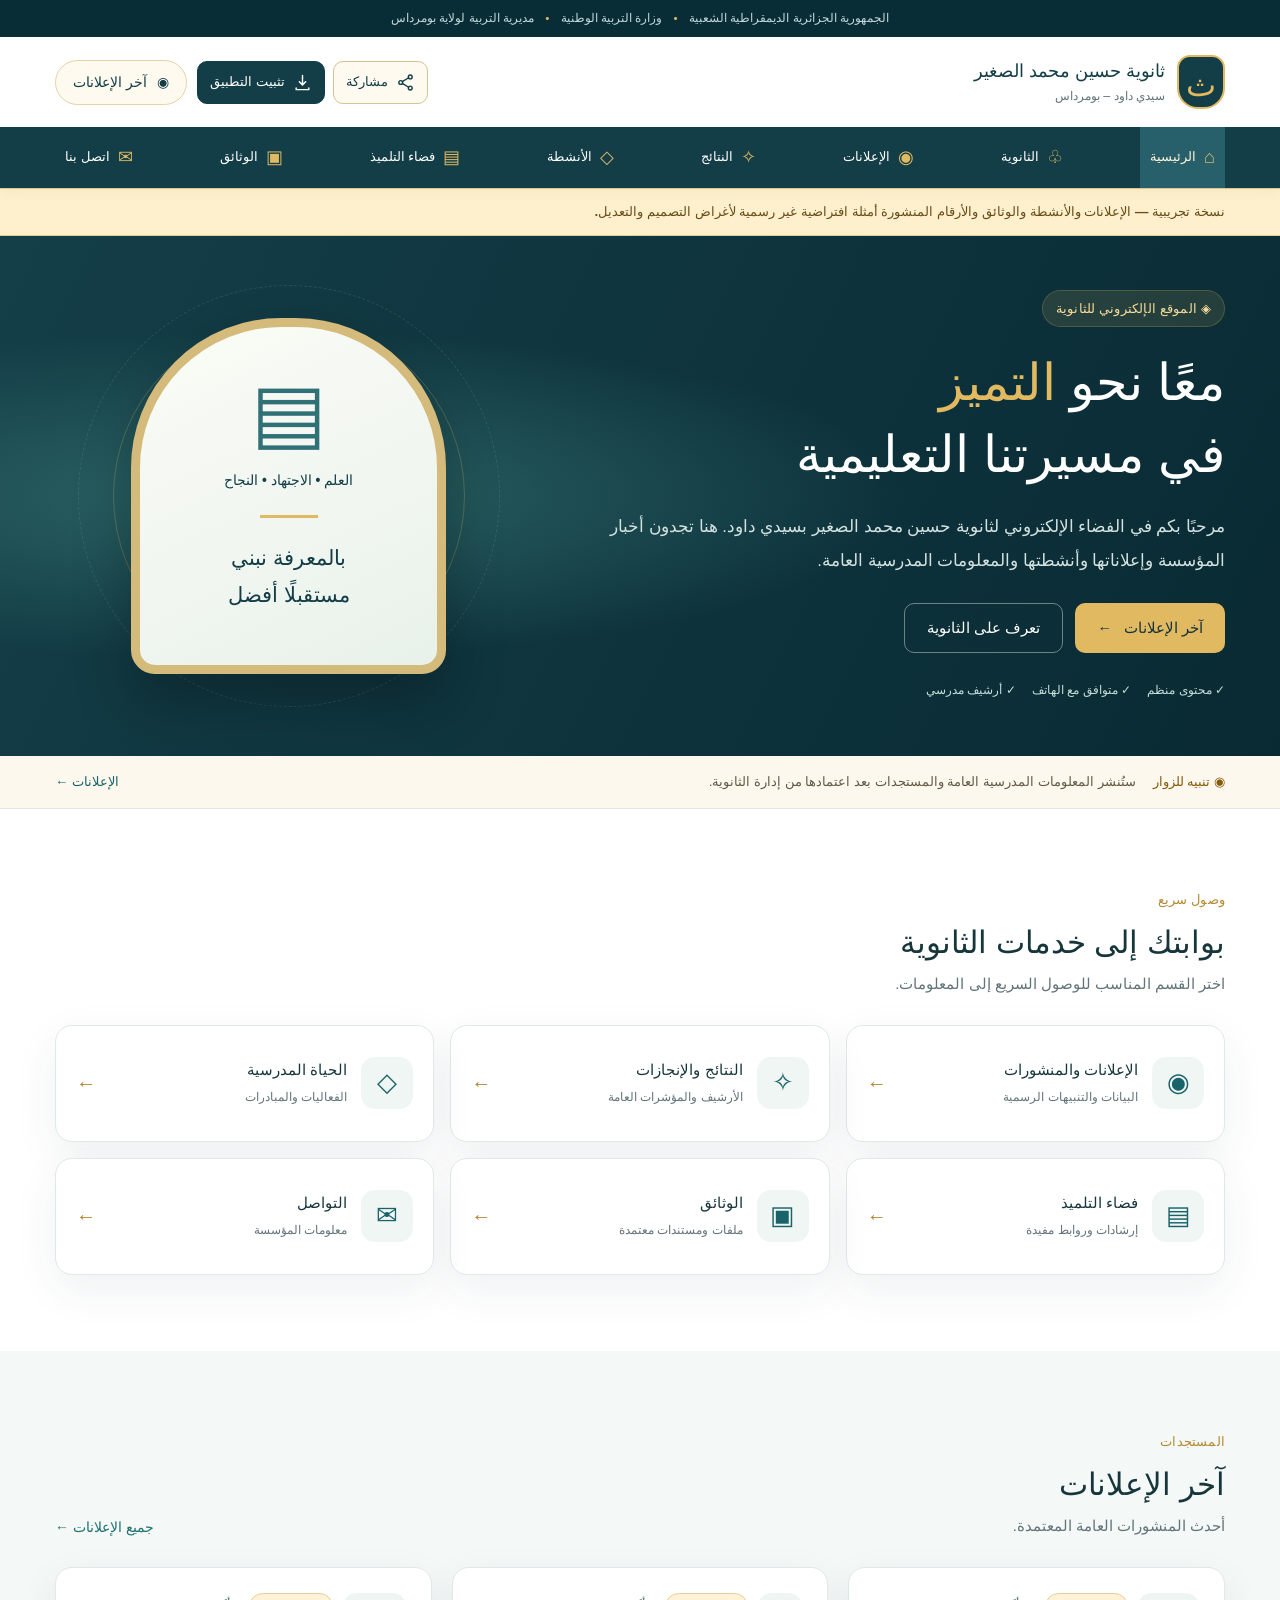
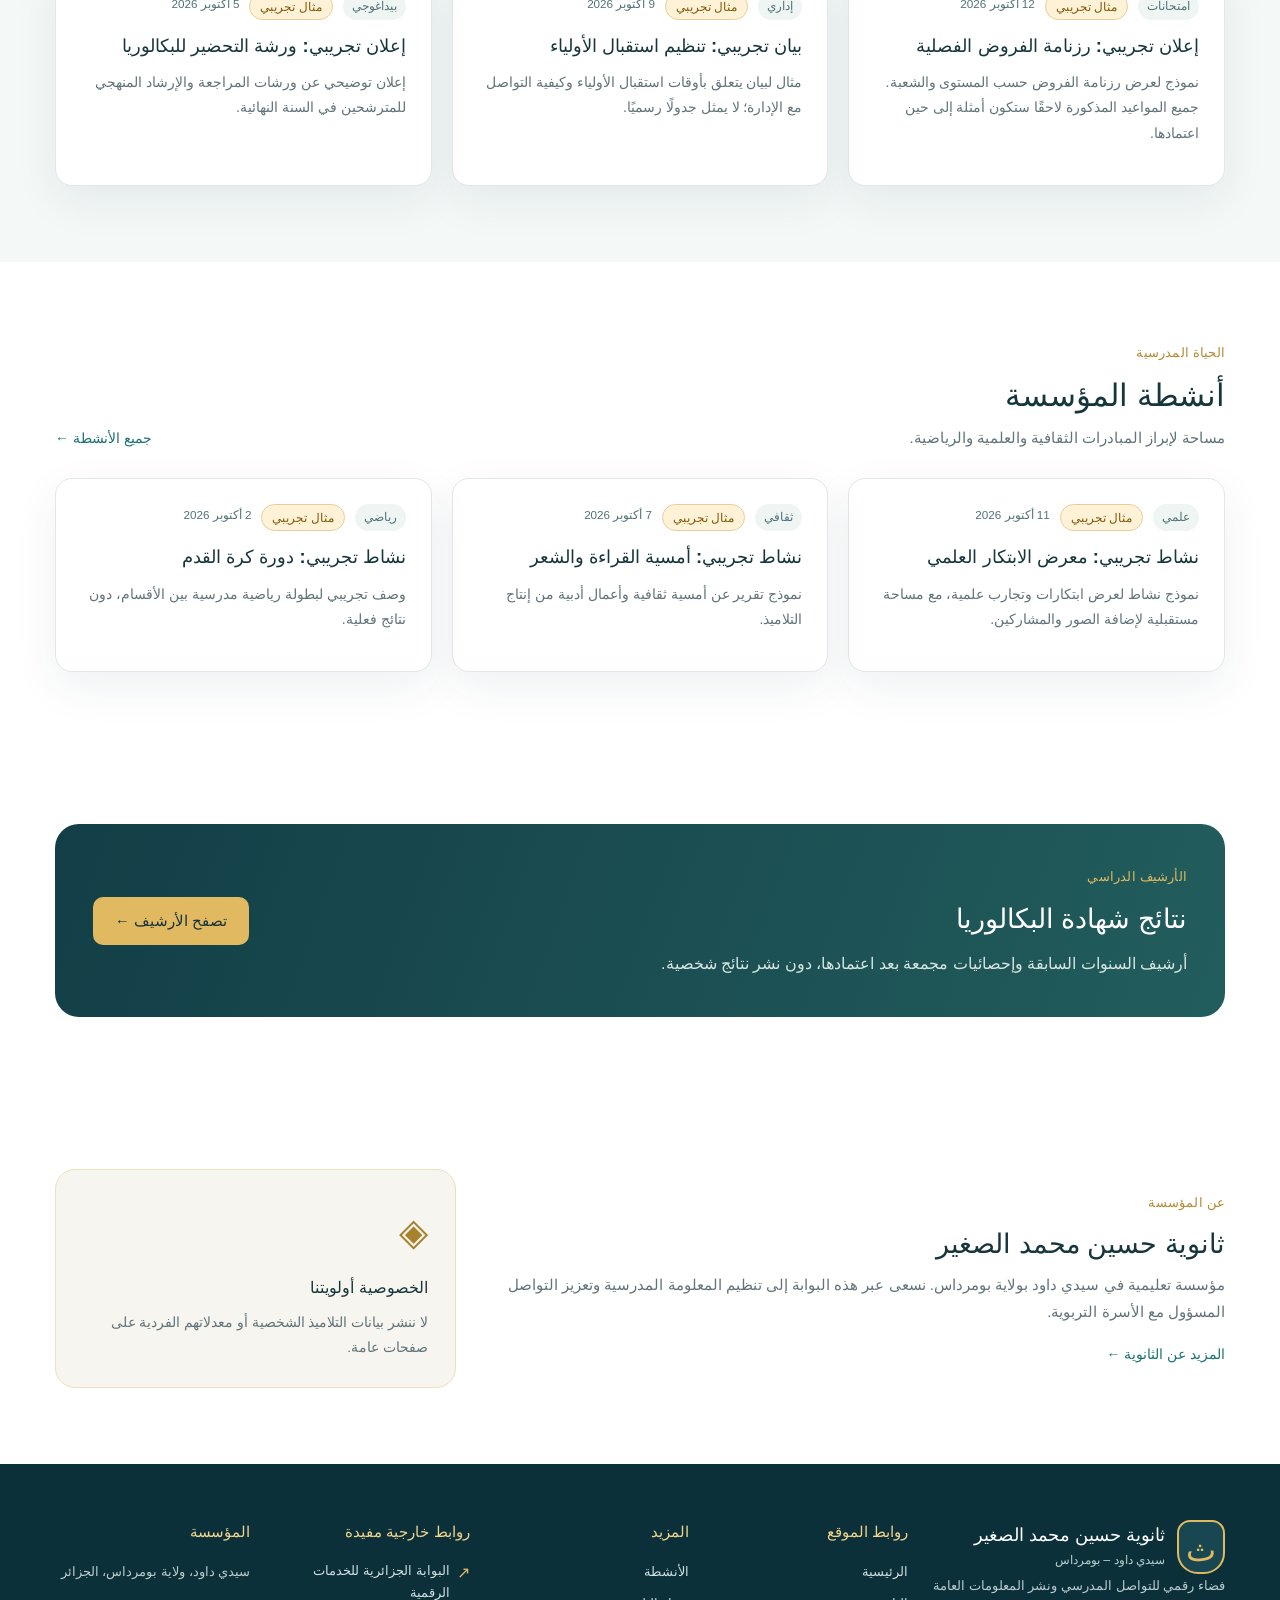
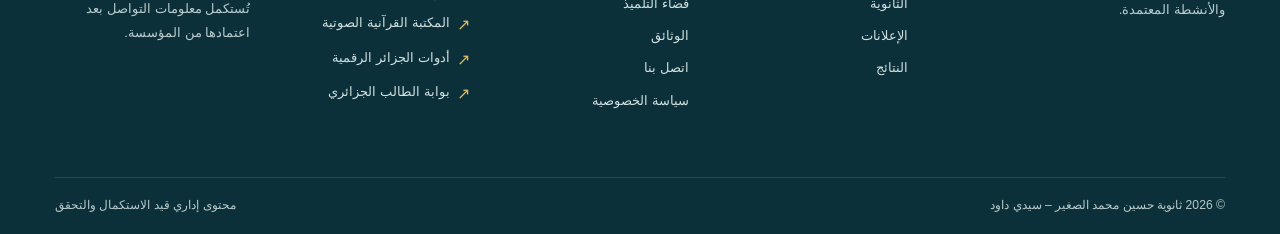
==== index.html @ f08f7891 "Switch website to Arial, add sharing and installable PWA with footer resources" ====
<!doctype html><html lang="ar" dir="rtl"><head><meta charset="utf-8"><meta name="viewport" content="width=device-width,initial-scale=1"><meta name="theme-color" content="#133e47"><meta name="color-scheme" content="light"><meta name="description" content="بوابة ثانوية حسين محمد الصغير بسيدي داود، ولاية بومرداس: الإعلانات والنتائج والأنشطة والوثائق."><meta property="og:type" content="website"><meta property="og:locale" content="ar_DZ"><meta property="og:title" content="الرئيسية | ثانوية حسين محمد الصغير – سيدي داود"><meta property="og:description" content="بوابة ثانوية حسين محمد الصغير بسيدي داود، ولاية بومرداس: الإعلانات والنتائج والأنشطة والوثائق."><meta property="og:url" content="https://imadtbn.github.io/sididaoud-bac2025/index.html"><link rel="canonical" href="https://imadtbn.github.io/sididaoud-bac2025/index.html"><link rel="icon" href="assets/icons/favicon.svg" type="image/svg+xml"><link rel="apple-touch-icon" href="assets/icons/icon-192.png"><link rel="manifest" href="manifest.webmanifest"><link rel="stylesheet" href="assets/css/main.css"><title>الرئيسية | ثانوية حسين محمد الصغير – سيدي داود</title><script defer src="assets/js/main.js"></script><script defer src="assets/js/site-actions.js"></script><script type="application/ld+json">{"@context":"https://schema.org","@type":"WebSite","name":"ثانوية حسين محمد الصغير – سيدي داود","url":"https://imadtbn.github.io/sididaoud-bac2025/","inLanguage":"ar"}</script></head>
<body data-page="home"><a href="#main" class="skip-link">تجاوز إلى المحتوى</a>
<header class="site-header"><div class="gov-line"><div class="container">الجمهورية الجزائرية الديمقراطية الشعبية <span>•</span> وزارة التربية الوطنية <span>•</span> مديرية التربية لولاية بومرداس</div></div>
<div class="container masthead"><a href="index.html" class="brand" aria-label="الصفحة الرئيسية"><span class="brand-emblem">ث</span><span><strong>ثانوية حسين محمد الصغير</strong><small>سيدي داود – بومرداس</small></span></a><div class="head-actions"><div class="site-action-buttons">
<button class="site-action-button" id="site-share" type="button" aria-label="مشاركة الموقع" title="مشاركة الموقع"><svg viewBox="0 0 24 24" width="19" height="19" fill="none" stroke="currentColor" stroke-width="1.8" stroke-linecap="round" stroke-linejoin="round" aria-hidden="true"><circle cx="18" cy="5" r="2.4"/><circle cx="6" cy="12" r="2.4"/><circle cx="18" cy="19" r="2.4"/><path d="M8 11 16 6M8 13l8 5"/></svg><span>مشاركة</span></button>
<button class="site-action-button action-install" id="site-install" type="button" aria-label="تثبيت الموقع" title="تثبيت الموقع"><svg viewBox="0 0 24 24" width="19" height="19" fill="none" stroke="currentColor" stroke-width="1.8" stroke-linecap="round" stroke-linejoin="round" aria-hidden="true"><path d="M12 3v12m-4-4 4 4 4-4M4 19v2h16v-2"/></svg><span id="install-label">تثبيت التطبيق</span></button>
</div><a class="header-shortcut" href="announcements.html">◉ <span>آخر الإعلانات</span></a><button class="mobile-toggle" type="button" id="nav-toggle" aria-controls="mobile-menu" aria-expanded="false" aria-label="فتح القائمة"><span>☰</span></button></div></div>
<nav class="desktop-nav" aria-label="التنقل الرئيسي"><div class="container nav-list"><a class="nav-item" href="index.html"><span class="nav-symbol" aria-hidden="true">⌂</span>الرئيسية</a><a class="nav-item" href="about.html"><span class="nav-symbol" aria-hidden="true">♧</span>الثانوية</a><a class="nav-item" href="announcements.html"><span class="nav-symbol" aria-hidden="true">◉</span>الإعلانات</a><a class="nav-item" href="results.html"><span class="nav-symbol" aria-hidden="true">✧</span>النتائج</a><a class="nav-item" href="activities.html"><span class="nav-symbol" aria-hidden="true">◇</span>الأنشطة</a><a class="nav-item" href="students.html"><span class="nav-symbol" aria-hidden="true">▤</span>فضاء التلميذ</a><a class="nav-item" href="documents.html"><span class="nav-symbol" aria-hidden="true">▣</span>الوثائق</a><a class="nav-item" href="contact.html"><span class="nav-symbol" aria-hidden="true">✉</span>اتصل بنا</a></div></nav>
<nav class="mobile-menu" id="mobile-menu" aria-label="قائمة الهاتف" inert><div class="menu-heading"><strong>القائمة الرئيسية</strong><button id="nav-close" aria-label="إغلاق القائمة" type="button">×</button></div><a class="nav-item" href="index.html"><span class="nav-symbol" aria-hidden="true">⌂</span>الرئيسية</a><a class="nav-item" href="about.html"><span class="nav-symbol" aria-hidden="true">♧</span>الثانوية</a><a class="nav-item" href="announcements.html"><span class="nav-symbol" aria-hidden="true">◉</span>الإعلانات</a><a class="nav-item" href="results.html"><span class="nav-symbol" aria-hidden="true">✧</span>النتائج</a><a class="nav-item" href="activities.html"><span class="nav-symbol" aria-hidden="true">◇</span>الأنشطة</a><a class="nav-item" href="students.html"><span class="nav-symbol" aria-hidden="true">▤</span>فضاء التلميذ</a><a class="nav-item" href="documents.html"><span class="nav-symbol" aria-hidden="true">▣</span>الوثائق</a><a class="nav-item" href="contact.html"><span class="nav-symbol" aria-hidden="true">✉</span>اتصل بنا</a><a class="nav-item" href="privacy.html">◈ سياسة الخصوصية</a></nav><button id="nav-overlay" class="nav-overlay" tabindex="-1" aria-label="إغلاق القائمة"></button></header>
<main id="main">
<section class="hero"><div class="container hero-grid"><div class="hero-content"><span class="hero-chip">◈ الموقع الإلكتروني للثانوية</span><h1>معًا نحو <em>التميز</em><br>في مسيرتنا التعليمية</h1><p>مرحبًا بكم في الفضاء الإلكتروني لثانوية حسين محمد الصغير بسيدي داود. هنا تجدون أخبار المؤسسة وإعلاناتها وأنشطتها والمعلومات المدرسية العامة.</p><div class="hero-buttons"><a class="button button-gold" href="announcements.html">آخر الإعلانات <span aria-hidden="true">←</span></a><a class="button button-border" href="about.html">تعرف على الثانوية</a></div><div class="hero-perks"><span>✓ محتوى منظم</span><span>✓ متوافق مع الهاتف</span><span>✓ أرشيف مدرسي</span></div></div><div class="hero-visual" aria-hidden="true"><div class="visual-frame"><span class="visual-book">▤</span><div class="visual-motto">العلم • الاجتهاد • النجاح</div><div class="visual-line"></div><p>بالمعرفة نبني<br>مستقبلًا أفضل</p></div></div></div></section>
<section class="banner"><div class="container banner-inner"><strong>◉ تنبيه للزوار</strong><p>ستُنشر المعلومات المدرسية العامة والمستجدات بعد اعتمادها من إدارة الثانوية.</p><a href="announcements.html">الإعلانات ←</a></div></section>
<section class="container section"><div class="section-heading"><div><span class="eyebrow">وصول سريع</span><h2>بوابتك إلى خدمات الثانوية</h2><p>اختر القسم المناسب للوصول السريع إلى المعلومات.</p></div></div><div class="links-grid"><a class="link-card" href="announcements.html"><span class="feature-icon" aria-hidden="true">◉</span><span><strong>الإعلانات والمنشورات</strong><small>البيانات والتنبيهات الرسمية</small></span><span class="link-arrow" aria-hidden="true">←</span></a><a class="link-card" href="results.html"><span class="feature-icon" aria-hidden="true">✧</span><span><strong>النتائج والإنجازات</strong><small>الأرشيف والمؤشرات العامة</small></span><span class="link-arrow" aria-hidden="true">←</span></a><a class="link-card" href="activities.html"><span class="feature-icon" aria-hidden="true">◇</span><span><strong>الحياة المدرسية</strong><small>الفعاليات والمبادرات</small></span><span class="link-arrow" aria-hidden="true">←</span></a><a class="link-card" href="students.html"><span class="feature-icon" aria-hidden="true">▤</span><span><strong>فضاء التلميذ</strong><small>إرشادات وروابط مفيدة</small></span><span class="link-arrow" aria-hidden="true">←</span></a><a class="link-card" href="documents.html"><span class="feature-icon" aria-hidden="true">▣</span><span><strong>الوثائق</strong><small>ملفات ومستندات معتمدة</small></span><span class="link-arrow" aria-hidden="true">←</span></a><a class="link-card" href="contact.html"><span class="feature-icon" aria-hidden="true">✉</span><span><strong>التواصل</strong><small>معلومات المؤسسة</small></span><span class="link-arrow" aria-hidden="true">←</span></a></div></section>
<section class="section section-tint"><div class="container"><div class="section-heading"><div><span class="eyebrow">المستجدات</span><h2>آخر الإعلانات</h2><p>أحدث المنشورات العامة المعتمدة.</p></div><a class="inline-link" href="announcements.html">جميع الإعلانات ←</a></div><div id="home-announcements" class="items-grid" aria-live="polite"><div class="empty-state"><div class="empty-icon" aria-hidden="true">▤</div><h3>لا توجد إعلانات منشورة حاليًا</h3><p>ستُعرض المواد هنا بعد مراجعتها واعتماد نشرها من إدارة المؤسسة.</p></div></div></div></section>
<section class="section container"><div class="section-heading"><div><span class="eyebrow">الحياة المدرسية</span><h2>أنشطة المؤسسة</h2><p>مساحة لإبراز المبادرات الثقافية والعلمية والرياضية.</p></div><a class="inline-link" href="activities.html">جميع الأنشطة ←</a></div><div id="home-activities" class="items-grid" aria-live="polite"><div class="empty-state"><div class="empty-icon" aria-hidden="true">▤</div><h3>لا توجد أنشطة منشورة حاليًا</h3><p>ستُعرض المواد هنا بعد مراجعتها واعتماد نشرها من إدارة المؤسسة.</p></div></div></section>
<section class="section container"><div class="cta"><div><span class="eyebrow">الأرشيف الدراسي</span><h2>نتائج شهادة البكالوريا</h2><p>أرشيف السنوات السابقة وإحصائيات مجمعة بعد اعتمادها، دون نشر نتائج شخصية.</p></div><a class="button button-gold" href="results.html">تصفح الأرشيف ←</a></div></section>
<section class="section container"><div class="about-strip"><div><span class="eyebrow">عن المؤسسة</span><h2>ثانوية حسين محمد الصغير</h2><p>مؤسسة تعليمية في سيدي داود بولاية بومرداس. نسعى عبر هذه البوابة إلى تنظيم المعلومة المدرسية وتعزيز التواصل المسؤول مع الأسرة التربوية.</p><a class="inline-link" href="about.html">المزيد عن الثانوية ←</a></div><aside class="about-callout"><span>◈</span><strong>الخصوصية أولويتنا</strong><p>لا ننشر بيانات التلاميذ الشخصية أو معدلاتهم الفردية على صفحات عامة.</p></aside></div></section>
</main>
<footer class="footer"><div class="container footer-main"><div class="footer-brand"><a href="index.html" class="brand"><span class="brand-emblem">ث</span><span><strong>ثانوية حسين محمد الصغير</strong><small>سيدي داود – بومرداس</small></span></a><p>فضاء رقمي للتواصل المدرسي ونشر المعلومات العامة والأنشطة المعتمدة.</p></div><div><h2>روابط الموقع</h2><a href="index.html">الرئيسية</a><a href="about.html">الثانوية</a><a href="announcements.html">الإعلانات</a><a href="results.html">النتائج</a></div><div><h2>المزيد</h2><a href="activities.html">الأنشطة</a><a href="students.html">فضاء التلميذ</a><a href="documents.html">الوثائق</a><a href="contact.html">اتصل بنا</a><a href="privacy.html">سياسة الخصوصية</a></div><div class="footer-external"><h2>روابط خارجية مفيدة</h2>
<a href="https://imadtbn.github.io/dz_portal/" target="_blank" rel="noopener noreferrer"><span aria-hidden="true">↗</span> البوابة الجزائرية للخدمات الرقمية</a>
<a href="https://imadtbn.github.io/quran-mp3/" target="_blank" rel="noopener noreferrer"><span aria-hidden="true">↗</span> المكتبة القرآنية الصوتية</a>
<a href="https://imadtbn.github.io/tools-dz/" target="_blank" rel="noopener noreferrer"><span aria-hidden="true">↗</span> أدوات الجزائر الرقمية</a>
<a href="https://imadtbn.github.io/student-dz/" target="_blank" rel="noopener noreferrer"><span aria-hidden="true">↗</span> بوابة الطالب الجزائري</a>
</div><div><h2>المؤسسة</h2><p>سيدي داود، ولاية بومرداس، الجزائر</p><p class="footer-caption">تُستكمل معلومات التواصل بعد اعتمادها من المؤسسة.</p></div></div><div class="container footer-bottom"><span>© <span id="year">2026</span> ثانوية حسين محمد الصغير – سيدي داود</span><span>محتوى إداري قيد الاستكمال والتحقق</span></div></footer></body></html>
---- assets/css/main.css ----
:root{--navy:#133e47;--deep:#092d36;--teal:#19646a;--gold:#e0b961;--paper:#fff;--ink:#17363b;--muted:#62747a;--wash:#f4f8f7;--line:#e0e9e6;--shadow:0 15px 45px rgba(13,58,65,.07);font-synthesis:none}*{box-sizing:border-box}html{scroll-behavior:smooth}body{margin:0;font-family:Tahoma,"Segoe UI",Arial,sans-serif;color:var(--ink);background:#fff;line-height:1.85}button,input,select{font:inherit}a{color:inherit;text-decoration:none}a:focus-visible,button:focus-visible,input:focus-visible,select:focus-visible{outline:3px solid #bd932d;outline-offset:3px}button{cursor:pointer}h1,h2,h3,p{margin-top:0}p{color:var(--muted)}.container{width:min(1170px,calc(100% - 44px));margin-inline:auto}.skip-link{position:absolute;top:-100px;right:14px;z-index:100;padding:8px 16px;color:#fff;background:#133e47}.skip-link:focus{top:8px}.gov-line{background:var(--deep);color:#c2d7d8;font-size:.74rem;padding:8px 0;text-align:center}.gov-line span{margin:0 8px;color:var(--gold)}.site-header{position:relative;z-index:50;background:white;box-shadow:0 2px 15px rgba(7,35,41,.055)}.masthead{display:flex;justify-content:space-between;align-items:center;gap:18px;min-height:90px}.brand{display:inline-flex;align-items:center;gap:12px;min-width:0}.brand-emblem{display:grid;place-items:center;flex:0 0 48px;width:48px;height:54px;background:var(--navy);border:2px solid var(--gold);border-radius:13px 13px 21px 21px;color:var(--gold);font-size:2rem;font-weight:700}.brand strong{display:block;line-height:1.45;color:var(--navy);font-size:1.15rem}.brand small{display:block;color:var(--muted);font-size:.78rem}.head-actions{display:flex;gap:10px;align-items:center}.header-shortcut{display:inline-flex;gap:10px;padding:9px 17px;border:1px solid #e5d3a5;border-radius:100px;font-size:.87rem;font-weight:700;background:#fffaf0;color:var(--navy)}.desktop-nav{background:var(--navy)}.nav-list{display:flex;align-items:stretch;justify-content:space-between;gap:2px}.nav-item{display:inline-flex;align-items:center;justify-content:center;gap:8px;padding:14px 10px;color:white;font-size:.84rem;font-weight:700;white-space:nowrap;transition:background .2s ease}.nav-item:hover,.nav-item[aria-current="page"]{background:#27606a;color:#fff4d8}.nav-symbol{font-size:1.13rem;color:var(--gold);font-weight:400}.mobile-toggle,.mobile-menu,.nav-overlay{display:none}.crumb{display:flex;align-items:center;gap:11px;padding-block:15px;font-size:.78rem;color:#6f7e80}.crumb a:hover{color:var(--teal);text-decoration:underline}.crumb span:last-child{color:var(--navy);font-weight:700}.hero{background:radial-gradient(ellipse at 20% 50%,#2b6465 0,transparent 45%),linear-gradient(116deg,#143e48,#092a33);color:#fff;overflow:hidden}.hero-grid{min-height:505px;display:grid;grid-template-columns:1.18fr .82fr;align-items:center;gap:30px}.hero-content{padding:54px 0}.hero-chip,.eyebrow{display:inline-block;color:#b38932;font-size:.8rem;letter-spacing:.2px;font-weight:700}.hero-chip{padding:6px 13px;background:rgba(224,185,97,.12);color:#f7db9a;border:1px solid rgba(224,185,97,.22);border-radius:100px}.hero h1{margin:20px 0;font-size:clamp(2.25rem,4vw,3.8rem);line-height:1.45;color:white}.hero h1 em{color:var(--gold);font-style:normal}.hero p{max-width:640px;color:#d3e2e1;font-size:1.04rem;line-height:2}.hero-buttons{display:flex;gap:12px;flex-wrap:wrap;margin:26px 0}.button{display:inline-flex;align-items:center;justify-content:center;gap:12px;padding:11px 22px;border-radius:10px;font-size:.91rem;font-weight:700;transition:transform .2s ease,background .2s ease}.button:hover{transform:translateY(-2px)}.button-gold{background:var(--gold);color:#15343b}.button-gold:hover{background:#f3cc79}.button-border{color:white;border:1px solid rgba(255,255,255,.4)}.button-dark{background:var(--navy);color:white}.hero-perks{display:flex;flex-wrap:wrap;gap:16px;font-size:.78rem;color:#c6ddda}.hero-visual{display:grid;place-items:center;min-height:440px;position:relative}.hero-visual:before{content:"";position:absolute;width:350px;height:350px;border:1px solid rgba(232,190,103,.25);border-radius:50%}.hero-visual:after{content:"";position:absolute;width:420px;height:420px;border:1px dashed rgba(255,255,255,.1);border-radius:50%}.visual-frame{position:relative;z-index:1;width:min(315px,90%);min-height:320px;padding:30px;text-align:center;background:linear-gradient(155deg,#fbfcf6,#e9f1eb);border:9px solid #d4bb7c;border-radius:150px 150px 24px 24px;box-shadow:0 28px 56px rgba(0,0,0,.28);color:var(--navy)}.visual-book{display:block;font-size:5rem;line-height:1.4;color:#307077}.visual-motto{font-weight:700;font-size:.86rem}.visual-line{width:58px;height:3px;background:var(--gold);margin:21px auto}.visual-frame p{font-size:1.3rem;font-weight:700;color:var(--navy);line-height:1.8}.banner{border-bottom:1px solid var(--line);background:#fcf8ee}.banner-inner{display:flex;align-items:center;gap:17px;padding-block:14px}.banner strong{color:#855c0a;white-space:nowrap;font-size:.84rem}.banner p{margin:0;flex:1;font-size:.83rem;color:#635943}.banner a{font-weight:700;font-size:.83rem;color:var(--teal)}.section{padding-top:76px;padding-bottom:76px}.section-tint{background:var(--wash)}.section-heading{display:flex;align-items:end;justify-content:space-between;gap:18px;margin-bottom:27px}.section-heading h2{font-size:clamp(1.48rem,2.4vw,2.1rem);line-height:1.45;margin:5px 0}.section-heading p{margin:0;font-size:.92rem}.inline-link{display:inline-flex;gap:8px;align-items:center;font-size:.87rem;color:#1d7270;font-weight:700;white-space:nowrap}.inline-link:hover{text-decoration:underline}.links-grid{display:grid;grid-template-columns:repeat(3,minmax(0,1fr));gap:16px}.link-card{display:flex;align-items:center;gap:14px;background:#fff;border:1px solid var(--line);border-radius:17px;padding:20px;min-height:117px;box-shadow:var(--shadow);transition:transform .2s,border-color .2s}.link-card:hover{transform:translateY(-4px);border-color:var(--gold)}.feature-icon{flex:0 0 52px;display:grid;place-items:center;width:52px;height:52px;background:#f0f6f3;border-radius:14px;font-size:1.65rem;color:var(--teal)}.link-card strong,.link-card small{display:block}.link-card strong{line-height:1.5;font-size:.96rem}.link-card small{font-size:.78rem;color:var(--muted);margin-top:4px}.link-arrow{margin-inline-start:auto;color:#af822b;font-size:1.25rem}.items-grid{display:grid;grid-template-columns:repeat(3,minmax(0,1fr));gap:20px}.item-card{background:#fff;border:1px solid var(--line);border-radius:17px;padding:25px;box-shadow:var(--shadow);overflow-wrap:anywhere}.item-card h3{font-size:1.15rem;margin:10px 0}.item-card p{font-size:.88rem;min-height:46px}.item-card:hover{border-color:#c5ad74}.item-meta{display:flex;flex-wrap:wrap;gap:10px;color:#527277;font-size:.73rem;margin-bottom:12px}.pill{padding:2px 9px;border-radius:50px;background:#eff5f3}.empty-state{text-align:center;grid-column:1/-1;background:white;border:1px dashed #cbdad5;border-radius:17px;padding:42px 16px}.empty-state h3{font-size:1.05rem;margin:9px 0 4px}.empty-state p{margin:0;font-size:.85rem}.empty-icon{margin:auto;display:grid;place-items:center;background:#f1f5f2;border-radius:50%;width:56px;height:56px;color:var(--teal);font-size:1.9rem}.cta{display:flex;align-items:center;justify-content:space-between;gap:28px;background:linear-gradient(110deg,#133e47,#225d5d);border-radius:24px;padding:38px;color:white}.cta h2{margin:7px 0 10px;color:#fff;font-size:1.7rem}.cta p{margin:0;color:#d7e5e3}.cta .eyebrow{color:var(--gold)}.about-strip{display:grid;grid-template-columns:1.3fr .7fr;gap:25px;align-items:center}.about-strip h2{font-size:1.7rem;margin:6px 0}.about-strip p{font-size:.94rem}.about-callout{background:#f7f5ef;border:1px solid #eee0bb;border-radius:20px;padding:27px}.about-callout span{display:block;font-size:2.4rem;color:#a7812c}.about-callout strong{display:block;margin:8px 0}.about-callout p{margin:0;font-size:.85rem}.subhero{background:linear-gradient(120deg,#173f49,#205c62);color:#fff;padding:54px 0}.subhero .eyebrow{color:#e7c783}.subhero h1{color:white;font-size:clamp(1.9rem,3.8vw,2.9rem);margin:8px 0}.subhero p{color:#d7e7e5;max-width:740px;margin:0}.split{display:grid;grid-template-columns:1.75fr 1fr;align-items:start;gap:24px}.paper{padding:32px;background:white;border:1px solid var(--line);border-radius:18px;box-shadow:var(--shadow)}.paper h2{font-size:1.55rem}.paper h3{font-size:1.15rem}.paper p{font-size:.96rem}.tick-list{padding-inline-start:25px;color:var(--muted)}.tick-list li{margin-bottom:8px}.side-column{display:grid;gap:18px}.mini-panel{padding:23px;border:1px solid var(--line);background:var(--wash);border-radius:16px}.mini-panel strong{display:block;margin-bottom:8px}.mini-panel p{font-size:.89rem;margin:0}.filter-panel{display:flex;align-items:end;gap:16px;flex-wrap:wrap;padding:20px;background:var(--wash);border-radius:16px;border:1px solid var(--line);margin-bottom:22px}.filter-panel label{display:grid;gap:7px;font-size:.85rem;font-weight:700;flex:1 1 190px}.filter-panel input,.filter-panel select{min-width:0;width:100%;border:1px solid #cadbd7;border-radius:9px;background:#fff;color:var(--ink);padding:11px 13px;min-height:46px}.counter{font-size:.82rem}.privacy-panel{display:flex;align-items:start;gap:13px;padding:20px 22px;background:#f9f4e8;border:1px solid #e7d7af;border-radius:14px;margin-bottom:28px;color:#725b26}.privacy-panel>span{font-size:1.7rem}.privacy-panel strong{color:#614b19}.privacy-panel p{font-size:.88rem;margin:0;color:#6d6047}.space-top{margin-top:24px}.narrow{max-width:790px}.center{text-align:center}.contact-entry{display:flex;gap:15px;align-items:flex-start;padding:16px 0;border-bottom:1px solid var(--line)}.contact-entry:last-child{border-bottom:0}.contact-entry>span{color:var(--teal);font-size:1.55rem;min-width:28px}.contact-entry strong{display:block}.contact-entry p{margin:0;font-size:.91rem}.prose h2{margin:25px 0 8px}.prose h2:first-child{margin-top:0}.footer{background:#0b3039;color:#fff}.footer-main{display:grid;grid-template-columns:1.6fr 1fr 1fr 1fr;gap:30px;padding:56px 0}.footer .brand strong{color:#fff}.footer .brand small{color:#b7ced0}.footer .brand-emblem{background:#184752}.footer p,.footer-caption{font-size:.83rem;color:#bbccce}.footer h2{font-size:.96rem;color:#f3d48d;margin:0 0 16px}.footer-main>div:not(:first-child)>a{display:block;color:#d0dfe0;font-size:.84rem;margin-bottom:8px}.footer-main a:hover{color:var(--gold)}.footer-bottom{border-top:1px solid rgba(255,255,255,.12);padding:17px 0;display:flex;justify-content:space-between;gap:20px;color:#b7c9ca;font-size:.76rem}
@media(max-width:1080px){.nav-item{font-size:.76rem;padding-inline:6px;gap:5px}.nav-symbol{font-size:.95rem}.links-grid{grid-template-columns:repeat(2,minmax(0,1fr))}.footer-main{grid-template-columns:repeat(2,minmax(0,1fr))}.hero-grid{grid-template-columns:1fr .7fr}}
@media(max-width:760px){.container{width:min(100% - 30px,1170px)}.gov-line{font-size:.64rem;line-height:1.5}.gov-line span{margin:0 3px}.masthead{min-height:69px}.brand-emblem{width:40px;height:44px;flex-basis:40px;font-size:1.7rem;border-radius:10px 10px 16px 16px}.brand strong{font-size:.9rem}.brand small{font-size:.69rem}.header-shortcut{display:none}.desktop-nav{display:none}.mobile-toggle{display:grid;place-items:center;background:var(--navy);color:#fff;border:0;border-radius:10px;width:42px;height:42px;font-size:1.6rem}.mobile-menu{display:flex;position:fixed;right:0;top:0;bottom:0;width:min(320px,88vw);background:#fff;z-index:1001;padding:18px 16px;flex-direction:column;gap:2px;overflow-y:auto;transform:translateX(110%);visibility:hidden;transition:transform .22s,visibility .22s;box-shadow:-10px 0 40px rgba(0,0,0,.1)}.mobile-menu.is-open{transform:translateX(0);visibility:visible}.mobile-menu .nav-item{display:flex;justify-content:flex-start;color:var(--ink);font-size:.93rem;border-radius:9px;padding:12px 14px}.mobile-menu .nav-item:hover,.mobile-menu .nav-item[aria-current="page"]{background:#eaf3ef;color:var(--navy)}.menu-heading{display:flex;align-items:center;justify-content:space-between;padding:6px 7px 15px;border-bottom:1px solid var(--line);margin-bottom:10px}.menu-heading button{border:0;background:#ecf3f1;border-radius:8px;font-size:1.5rem;width:37px;height:37px}.nav-overlay{display:none;position:fixed;inset:0;background:rgba(1,16,20,.55);border:0;z-index:1000}.nav-overlay.is-open{display:block}body.menu-open{overflow:hidden}.hero-grid{display:block;min-height:auto}.hero-content{padding:51px 0 43px}.hero h1{font-size:clamp(2.05rem,8vw,3.2rem);margin:16px 0}.hero p{font-size:.95rem}.hero-visual{display:none}.section{padding-top:50px;padding-bottom:50px}.section-heading{align-items:start;flex-direction:column;gap:10px}.links-grid,.items-grid{grid-template-columns:1fr}.link-card{min-height:96px;padding:15px}.banner-inner{align-items:start;gap:8px;flex-wrap:wrap}.banner-inner p{flex-basis:100%;order:2}.banner-inner a{margin-inline-start:auto}.cta,.about-strip{display:block}.cta .button{margin-top:18px}.about-callout{margin-top:20px}.split{grid-template-columns:1fr}.paper{padding:24px}.footer-main{grid-template-columns:repeat(2,minmax(0,1fr));gap:26px}.footer-brand{grid-column:1/-1}.footer-bottom{flex-direction:column;gap:6px}.subhero{padding:42px 0}.filter-panel{padding:15px}.feature-icon{width:47px;height:47px;flex-basis:47px}.privacy-panel{padding:16px}}
@media(max-width:420px){.gov-line{font-size:.58rem}.brand strong{font-size:.77rem}.brand small{font-size:.62rem}.hero-buttons .button{width:100%}.hero-perks{font-size:.71rem;gap:9px}.footer-main{grid-template-columns:1fr}.footer-brand{grid-column:auto}}
@media(prefers-reduced-motion:reduce){html{scroll-behavior:auto}*,*:before,*:after{animation-duration:.01ms!important;transition-duration:.01ms!important}}

/* Mock content: visible and unmistakable labels, responsive statistics */
.demo-site-notice{background:#fff0cd;color:#664c19;border-block:1px solid #e5cc91;font-size:.84rem;font-weight:700;padding:11px 0}
.demo-pill{display:inline-block;background:#fff2d7;color:#815909;border:1px solid #e6ce99;border-radius:100px;padding:2px 10px;font-weight:700}
.demo-result-card{border-color:#dec791}
.demo-stats{display:grid;grid-template-columns:repeat(3,minmax(0,1fr));gap:10px;margin:14px 0 19px}
.demo-stat{background:#f5f8f6;border-radius:12px;padding:12px 9px;text-align:center}
.demo-stat strong{display:block;font-size:1.28rem;color:var(--navy);line-height:1.4}
.demo-stat span{display:block;font-size:.72rem;color:var(--muted)}
.single-result{grid-template-columns:1fr}
.single-result .demo-result-card{max-width:100%}
@media(max-width:520px){.demo-site-notice{font-size:.77rem}.demo-stats{gap:6px}.demo-stat{padding:10px 5px}.demo-stat strong{font-size:1.02rem}.demo-stat span{font-size:.67rem}}



/* Global Arial font (without third-party font requests) */
:root{--font-display:Arial,Helvetica,sans-serif;--font-body:Arial,Helvetica,sans-serif}
html,body,button,input,select,textarea{font-family:Arial,Helvetica,sans-serif}
body{line-height:1.8}
h1,h2,h3,h4,h5,h6,.brand strong,.link-card strong,.item-card h3,.footer h2,
.hero h1,.subhero h1,.cta h2,.section-heading h2,.paper h2,.paper h3{
  font-family:Arial,Helvetica,sans-serif;font-weight:700;line-height:1.55
}
.brand strong{font-size:1.13rem;line-height:1.5}
.hero h1{line-height:1.4}
.section-heading h2{font-size:clamp(1.48rem,2.4vw,2.1rem)}
.subhero h1{font-size:clamp(1.9rem,3.8vw,2.9rem)}
.item-card h3{font-size:1.15rem}
.paper h2{font-size:1.55rem}.paper h3{font-size:1.15rem}
.cta h2,.about-strip h2{font-size:1.7rem}.footer h2{font-size:.96rem}
.site-action-buttons{display:flex;align-items:center;gap:8px}
.site-action-button{display:inline-flex;justify-content:center;align-items:center;gap:8px;min-height:43px;padding:8px 12px;border:1px solid #d6c392;border-radius:10px;background:#fffaf0;color:var(--navy);font-size:.82rem;font-weight:700;white-space:nowrap;transition:background .2s}
.site-action-button:hover{background:#f5eccf}
.site-action-button svg{width:19px;height:19px;flex-shrink:0}
.site-action-button.action-install{background:var(--navy);color:#fff;border-color:var(--navy)}
.site-action-button.action-install:hover{background:#225763}
.site-action-button[aria-disabled="true"]{opacity:.75}
.footer-main{grid-template-columns:minmax(190px,1.5fr) repeat(4,minmax(0,1fr));gap:24px}
.footer-external a{display:flex!important;align-items:flex-start;gap:7px;line-height:1.65}
.footer-external a span{font-size:1rem;color:var(--gold)}
.site-dialog{width:min(480px,calc(100% - 30px));max-height:calc(100vh - 40px);padding:24px;border:1px solid var(--line);border-radius:17px;box-shadow:0 26px 70px #0004;color:var(--ink)}
.site-dialog::backdrop{background:#09232dc9}
.site-dialog h2{font:700 1.22rem Arial,Helvetica,sans-serif;margin:0;color:var(--navy)}
.site-dialog p{font-size:.9rem;margin:12px 0}
.site-dialog-head{display:flex;justify-content:space-between;align-items:start;gap:12px}
.site-dialog-close{border:0;border-radius:9px;background:var(--wash);font-size:1.5rem;width:38px;height:38px}
.site-dialog-link{width:100%;padding:11px;border:1px solid var(--line);border-radius:9px;background:#f8faf8;color:var(--ink);direction:ltr;text-align:left;font:inherit;font-size:.85rem}
.site-dialog-copy{border:0;background:var(--gold);color:var(--navy);border-radius:9px;padding:10px 17px;font-weight:700;margin-top:10px}
.site-dialog-status{min-height:1.3em;color:var(--teal);font-size:.79rem!important}
@media(max-width:1080px){
  .footer-main{grid-template-columns:repeat(2,minmax(0,1fr))}
  .header-shortcut{display:none}
}
@media(max-width:760px){
  .brand strong{font-size:.9rem}
  .masthead{gap:7px}
  .masthead>.brand{flex:1;min-width:0;gap:8px}
  .masthead>.brand>span:last-child{min-width:0}
  .masthead>.brand strong,.masthead>.brand small{overflow:hidden;text-overflow:ellipsis;white-space:nowrap}
  .head-actions{gap:6px}
  .site-action-buttons{gap:5px}
  .site-action-button{width:39px;height:42px;min-height:42px;padding:7px}
  .site-action-button svg{width:20px;height:20px}
  .site-action-button span{display:none}
  .footer-main{grid-template-columns:repeat(2,minmax(0,1fr))}
  .footer-brand{grid-column:1/-1}
}
@media(max-width:420px){
  .brand strong{font-size:.79rem}.brand small{font-size:.62rem}
  .masthead .brand-emblem{width:35px;height:41px;flex-basis:35px}
  .footer-main{grid-template-columns:1fr}.footer-brand{grid-column:auto}
}
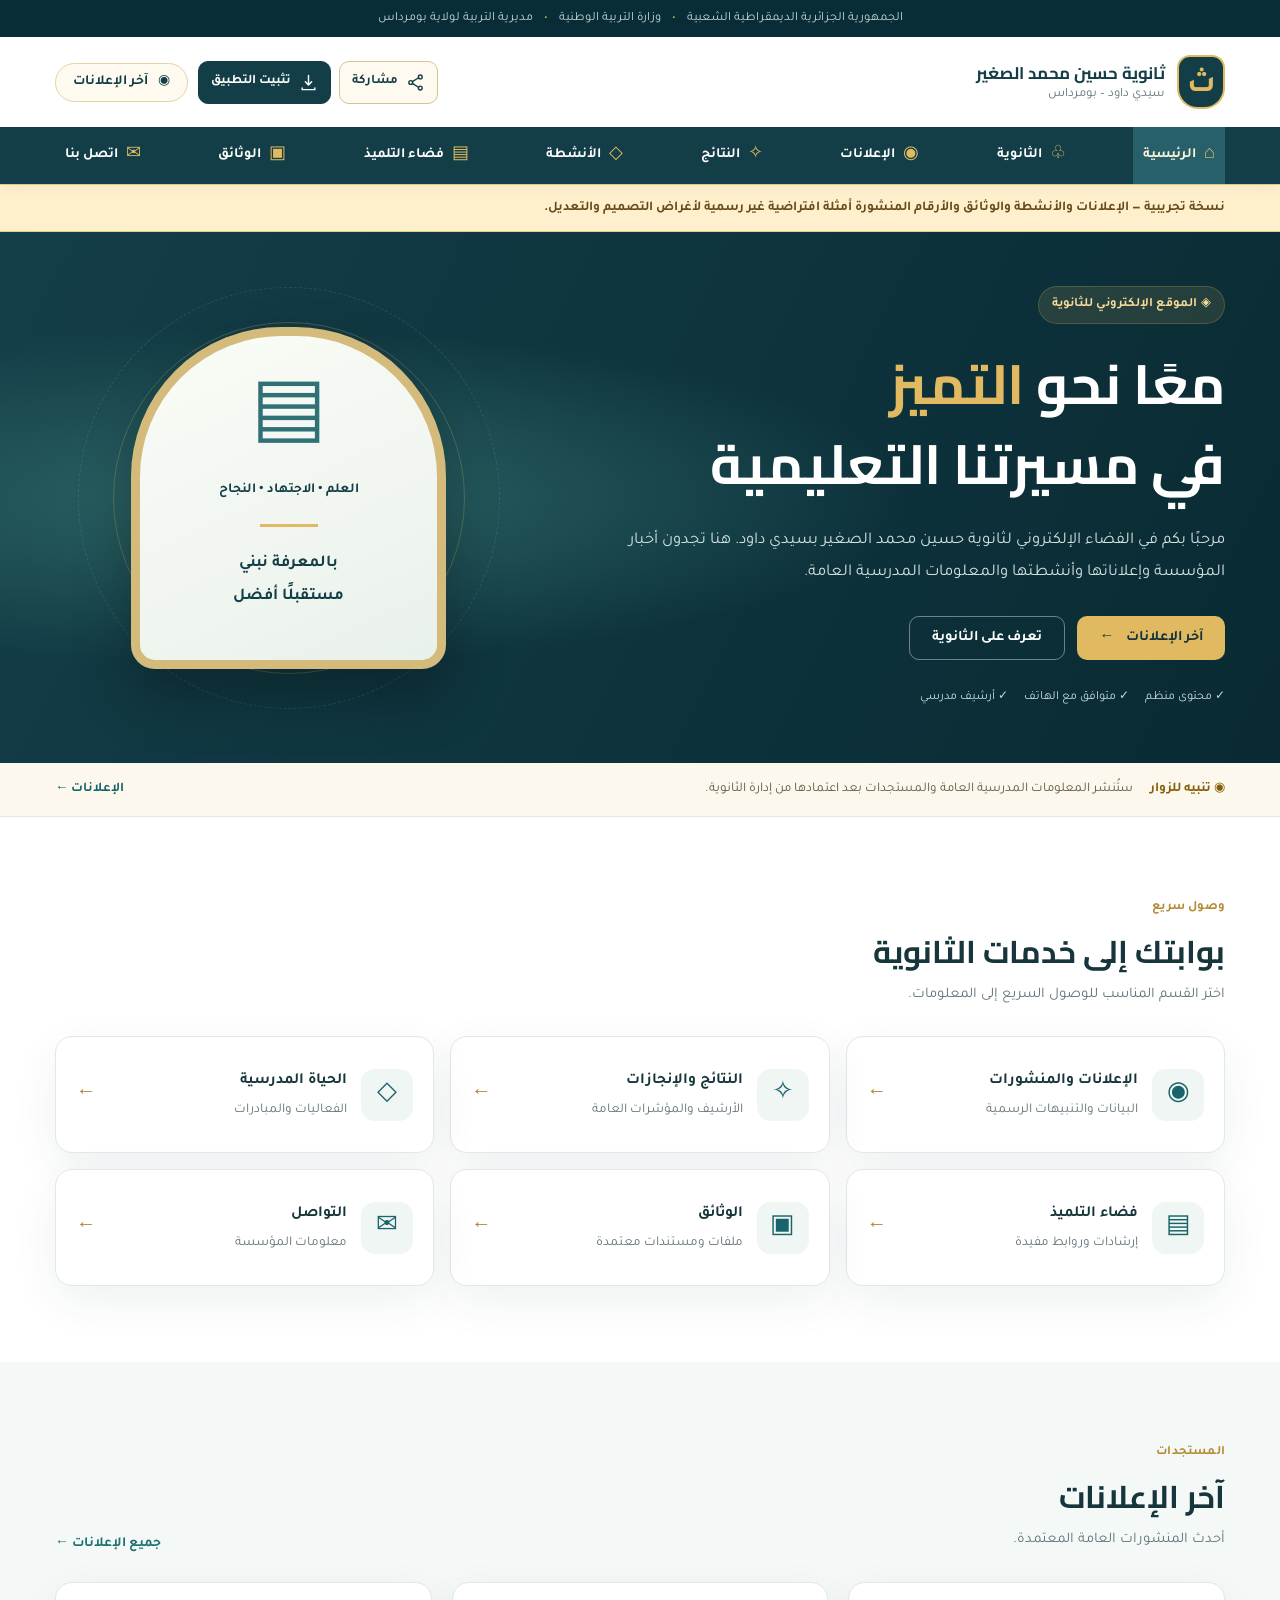
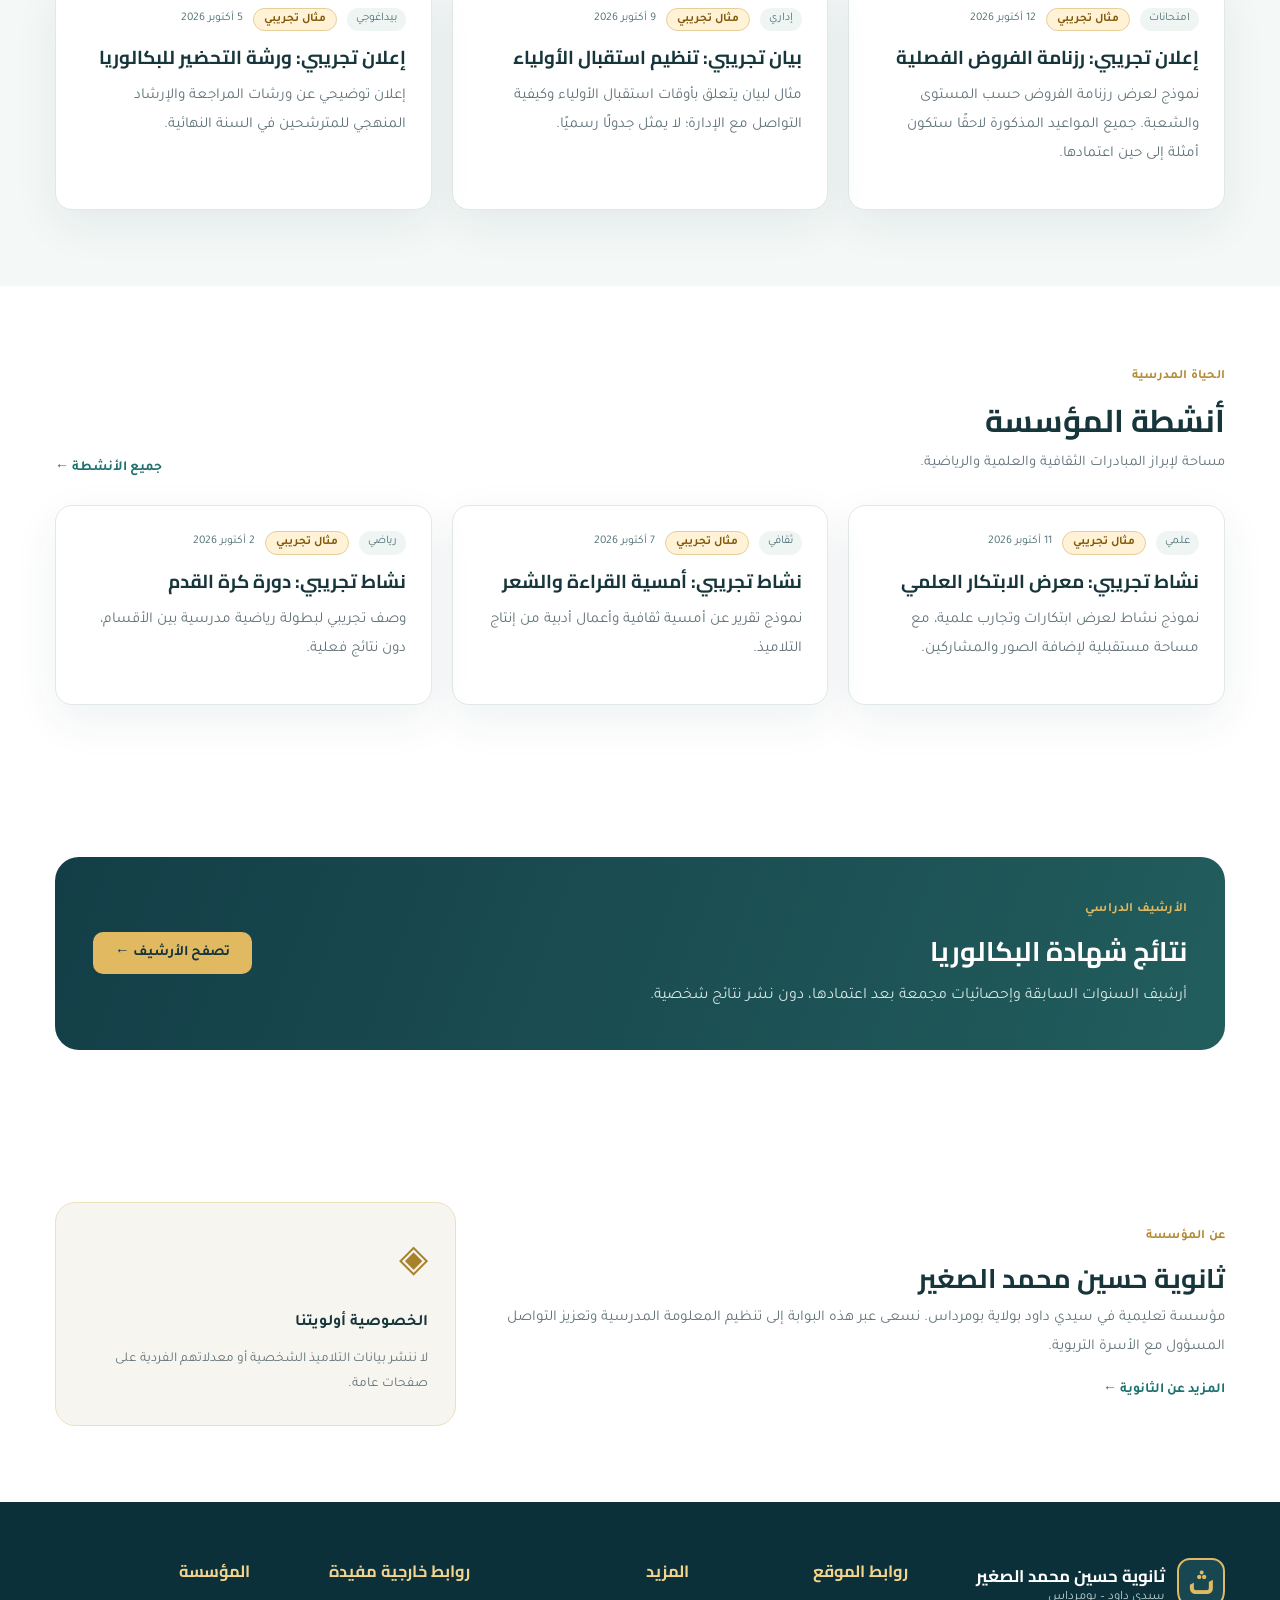
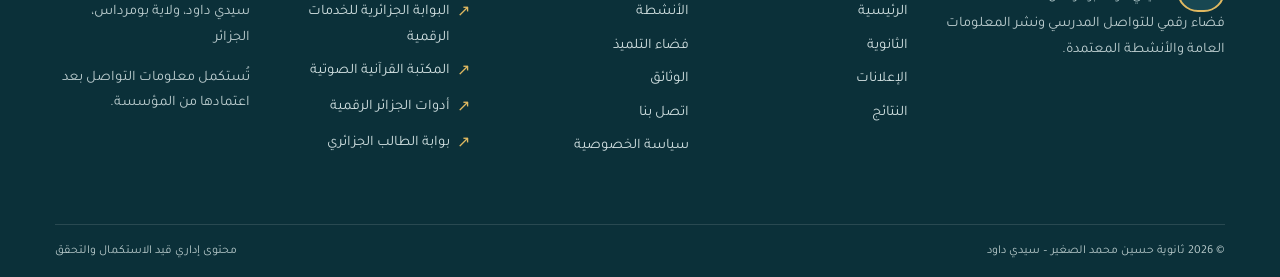
==== commit 1ec7fee2: "Refine Arabic typography with Cairo headings and Tajawal text across school portal" ====
--- a/index.html
+++ b/index.html
@@ -1,4 +1,7 @@
-<!doctype html><html lang="ar" dir="rtl"><head><meta charset="utf-8"><meta name="viewport" content="width=device-width,initial-scale=1"><meta name="theme-color" content="#133e47"><meta name="color-scheme" content="light"><meta name="description" content="بوابة ثانوية حسين محمد الصغير بسيدي داود، ولاية بومرداس: الإعلانات والنتائج والأنشطة والوثائق."><meta property="og:type" content="website"><meta property="og:locale" content="ar_DZ"><meta property="og:title" content="الرئيسية | ثانوية حسين محمد الصغير – سيدي داود"><meta property="og:description" content="بوابة ثانوية حسين محمد الصغير بسيدي داود، ولاية بومرداس: الإعلانات والنتائج والأنشطة والوثائق."><meta property="og:url" content="https://imadtbn.github.io/sididaoud-bac2025/index.html"><link rel="canonical" href="https://imadtbn.github.io/sididaoud-bac2025/index.html"><link rel="icon" href="assets/icons/favicon.svg" type="image/svg+xml"><link rel="apple-touch-icon" href="assets/icons/icon-192.png"><link rel="manifest" href="manifest.webmanifest"><link rel="stylesheet" href="assets/css/main.css"><title>الرئيسية | ثانوية حسين محمد الصغير – سيدي داود</title><script defer src="assets/js/main.js"></script><script defer src="assets/js/site-actions.js"></script><script type="application/ld+json">{"@context":"https://schema.org","@type":"WebSite","name":"ثانوية حسين محمد الصغير – سيدي داود","url":"https://imadtbn.github.io/sididaoud-bac2025/","inLanguage":"ar"}</script></head>
+<!doctype html><html lang="ar" dir="rtl"><head><meta charset="utf-8"><meta name="viewport" content="width=device-width,initial-scale=1"><meta name="theme-color" content="#133e47"><meta name="color-scheme" content="light"><meta name="description" content="بوابة ثانوية حسين محمد الصغير بسيدي داود، ولاية بومرداس: الإعلانات والنتائج والأنشطة والوثائق."><meta property="og:type" content="website"><meta property="og:locale" content="ar_DZ"><meta property="og:title" content="الرئيسية | ثانوية حسين محمد الصغير – سيدي داود"><meta property="og:description" content="بوابة ثانوية حسين محمد الصغير بسيدي داود، ولاية بومرداس: الإعلانات والنتائج والأنشطة والوثائق."><meta property="og:url" content="https://imadtbn.github.io/sididaoud-bac2025/index.html"><link rel="canonical" href="https://imadtbn.github.io/sididaoud-bac2025/index.html"><link rel="icon" href="assets/icons/favicon.svg" type="image/svg+xml"><link rel="apple-touch-icon" href="assets/icons/icon-192.png"><link rel="manifest" href="manifest.webmanifest"><link rel="preconnect" href="https://fonts.googleapis.com">
+<link rel="preconnect" href="https://fonts.gstatic.com" crossorigin>
+<link href="https://fonts.googleapis.com/css2?family=Cairo:wght@600;700;800&amp;family=Tajawal:wght@400;500;700&amp;display=swap" rel="stylesheet">
+<link rel="stylesheet" href="assets/css/main.css"><title>الرئيسية | ثانوية حسين محمد الصغير – سيدي داود</title><script defer src="assets/js/main.js"></script><script defer src="assets/js/site-actions.js"></script><script type="application/ld+json">{"@context":"https://schema.org","@type":"WebSite","name":"ثانوية حسين محمد الصغير – سيدي داود","url":"https://imadtbn.github.io/sididaoud-bac2025/","inLanguage":"ar"}</script></head>
 <body data-page="home"><a href="#main" class="skip-link">تجاوز إلى المحتوى</a>
 <header class="site-header"><div class="gov-line"><div class="container">الجمهورية الجزائرية الديمقراطية الشعبية <span>•</span> وزارة التربية الوطنية <span>•</span> مديرية التربية لولاية بومرداس</div></div>
 <div class="container masthead"><a href="index.html" class="brand" aria-label="الصفحة الرئيسية"><span class="brand-emblem">ث</span><span><strong>ثانوية حسين محمد الصغير</strong><small>سيدي داود – بومرداس</small></span></a><div class="head-actions"><div class="site-action-buttons">
--- a/assets/css/main.css
+++ b/assets/css/main.css
@@ -19,21 +19,38 @@
 
 
 
-/* Global Arial font (without third-party font requests) */
-:root{--font-display:Arial,Helvetica,sans-serif;--font-body:Arial,Helvetica,sans-serif}
-html,body,button,input,select,textarea{font-family:Arial,Helvetica,sans-serif}
-body{line-height:1.8}
-h1,h2,h3,h4,h5,h6,.brand strong,.link-card strong,.item-card h3,.footer h2,
-.hero h1,.subhero h1,.cta h2,.section-heading h2,.paper h2,.paper h3{
-  font-family:Arial,Helvetica,sans-serif;font-weight:700;line-height:1.55
+
+/* Arabic-first typographic system: display (Cairo), body (Tajawal). */
+:root{
+  --font-display:"Cairo","Noto Kufi Arabic",Tahoma,Arial,sans-serif;
+  --font-body:"Tajawal","Noto Sans Arabic",Tahoma,Arial,sans-serif;
 }
-.brand strong{font-size:1.13rem;line-height:1.5}
-.hero h1{line-height:1.4}
-.section-heading h2{font-size:clamp(1.48rem,2.4vw,2.1rem)}
-.subhero h1{font-size:clamp(1.9rem,3.8vw,2.9rem)}
-.item-card h3{font-size:1.15rem}
-.paper h2{font-size:1.55rem}.paper h3{font-size:1.15rem}
-.cta h2,.about-strip h2{font-size:1.7rem}.footer h2{font-size:.96rem}
+html{-webkit-text-size-adjust:100%;text-size-adjust:100%}
+body,button,input,select,textarea{font-family:var(--font-body)}
+body{font-size:16px;line-height:1.85}
+h1,h2,h3,h4,h5,h6,.brand strong,.section-heading h2,.subhero h1,.hero h1,
+.cta h2,.about-strip h2,.paper h2,.paper h3,.item-card h3,.footer h2,.empty-state h3{
+ font-family:var(--font-display);font-weight:700;line-height:1.5;letter-spacing:0
+}
+p,li,.contact-entry p,.paper p,.intro-copy,.item-card p{line-height:1.9}
+.brand strong{font-size:1.05rem;line-height:1.55;font-weight:700}
+.brand small{font-size:.81rem;line-height:1.4}
+.nav-item{font-size:.88rem;line-height:1.55;font-weight:700}
+.header-shortcut,.site-action-button,.button,.inline-link{font-weight:700;line-height:1.4}
+.gov-line{font-size:.79rem;line-height:1.7}
+.hero h1{font-size:clamp(2.15rem,4.3vw,3.55rem);line-height:1.46}
+.hero p{font-size:1.04rem;line-height:1.95}
+.subhero h1{font-size:clamp(1.9rem,3.8vw,2.75rem);line-height:1.5}
+.section-heading h2{font-size:clamp(1.45rem,2.45vw,2.05rem);line-height:1.55}
+.link-card strong{font-size:.97rem;line-height:1.65;font-weight:700}
+.link-card small{font-size:.84rem;line-height:1.65}
+.item-card h3{font-size:1.17rem;line-height:1.55}
+.item-card p{font-size:.95rem}
+.paper h2{font-size:1.48rem}.paper h3{font-size:1.2rem}
+.cta h2,.about-strip h2{font-size:1.68rem}
+.footer h2{font-size:1.02rem;line-height:1.6}
+.footer p,.footer-main>div:not(:first-child)>a{font-size:.91rem;line-height:1.75}
+.footer-bottom,.eyebrow,.pill,.demo-pill{line-height:1.5}
 .site-action-buttons{display:flex;align-items:center;gap:8px}
 .site-action-button{display:inline-flex;justify-content:center;align-items:center;gap:8px;min-height:43px;padding:8px 12px;border:1px solid #d6c392;border-radius:10px;background:#fffaf0;color:var(--navy);font-size:.82rem;font-weight:700;white-space:nowrap;transition:background .2s}
 .site-action-button:hover{background:#f5eccf}
@@ -46,7 +63,7 @@
 .footer-external a span{font-size:1rem;color:var(--gold)}
 .site-dialog{width:min(480px,calc(100% - 30px));max-height:calc(100vh - 40px);padding:24px;border:1px solid var(--line);border-radius:17px;box-shadow:0 26px 70px #0004;color:var(--ink)}
 .site-dialog::backdrop{background:#09232dc9}
-.site-dialog h2{font:700 1.22rem Arial,Helvetica,sans-serif;margin:0;color:var(--navy)}
+.site-dialog h2{font-family:var(--font-display);font-size:1.22rem;font-weight:700;line-height:1.55;margin:0;color:var(--navy)}
 .site-dialog p{font-size:.9rem;margin:12px 0}
 .site-dialog-head{display:flex;justify-content:space-between;align-items:start;gap:12px}
 .site-dialog-close{border:0;border-radius:9px;background:var(--wash);font-size:1.5rem;width:38px;height:38px}
@@ -76,3 +93,31 @@
   .masthead .brand-emblem{width:35px;height:41px;flex-basis:35px}
   .footer-main{grid-template-columns:1fr}.footer-brand{grid-column:auto}
 }
+
+/* Responsive rhythm: avoid tall mobile headers or cramped navigation text. */
+@media(max-width:1080px){
+  .nav-item{font-size:.82rem}
+  .footer h2{font-size:1.03rem}
+}
+@media(max-width:760px){
+  body{font-size:16px;line-height:1.8}
+  .gov-line{font-size:.69rem;line-height:1.5}
+  .brand strong{font-size:.91rem;line-height:1.45}
+  .brand small{font-size:.72rem}
+  .hero h1{font-size:clamp(2rem,7.6vw,2.8rem);line-height:1.5}
+  .hero p{font-size:.99rem;line-height:1.85}
+  .subhero h1{font-size:clamp(1.9rem,6vw,2.6rem)}
+  .section-heading h2{font-size:1.67rem;line-height:1.55}
+  .link-card strong{font-size:1rem}
+  .item-card h3{font-size:1.2rem}
+  .paper h2{font-size:1.38rem}
+  .cta h2,.about-strip h2{font-size:1.5rem}
+  .mobile-menu .nav-item{font-size:1.02rem;line-height:1.6}
+  .footer h2{font-size:1.05rem}
+}
+@media(max-width:420px){
+  .brand strong{font-size:.84rem}
+  .brand small{font-size:.66rem}
+  .hero h1{font-size:clamp(1.9rem,7.6vw,2.35rem)}
+  .gov-line{font-size:.64rem}
+}
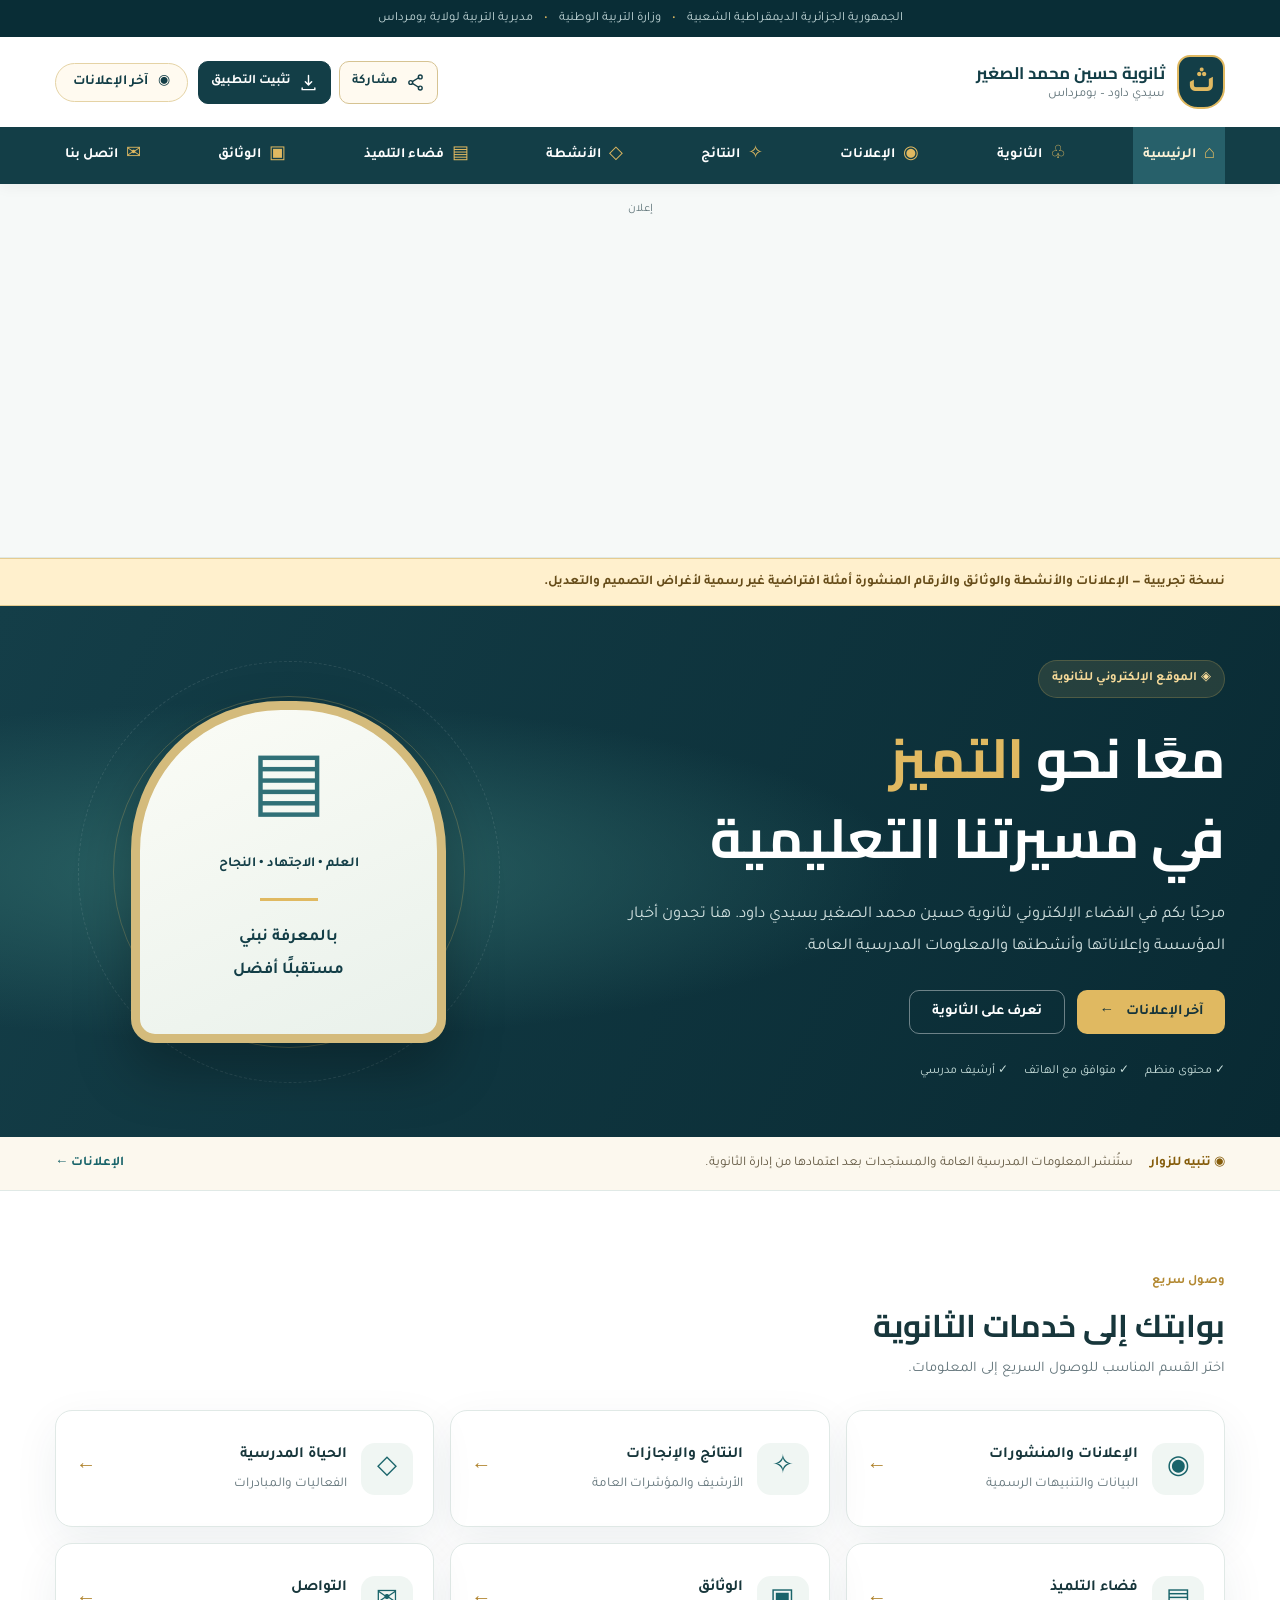
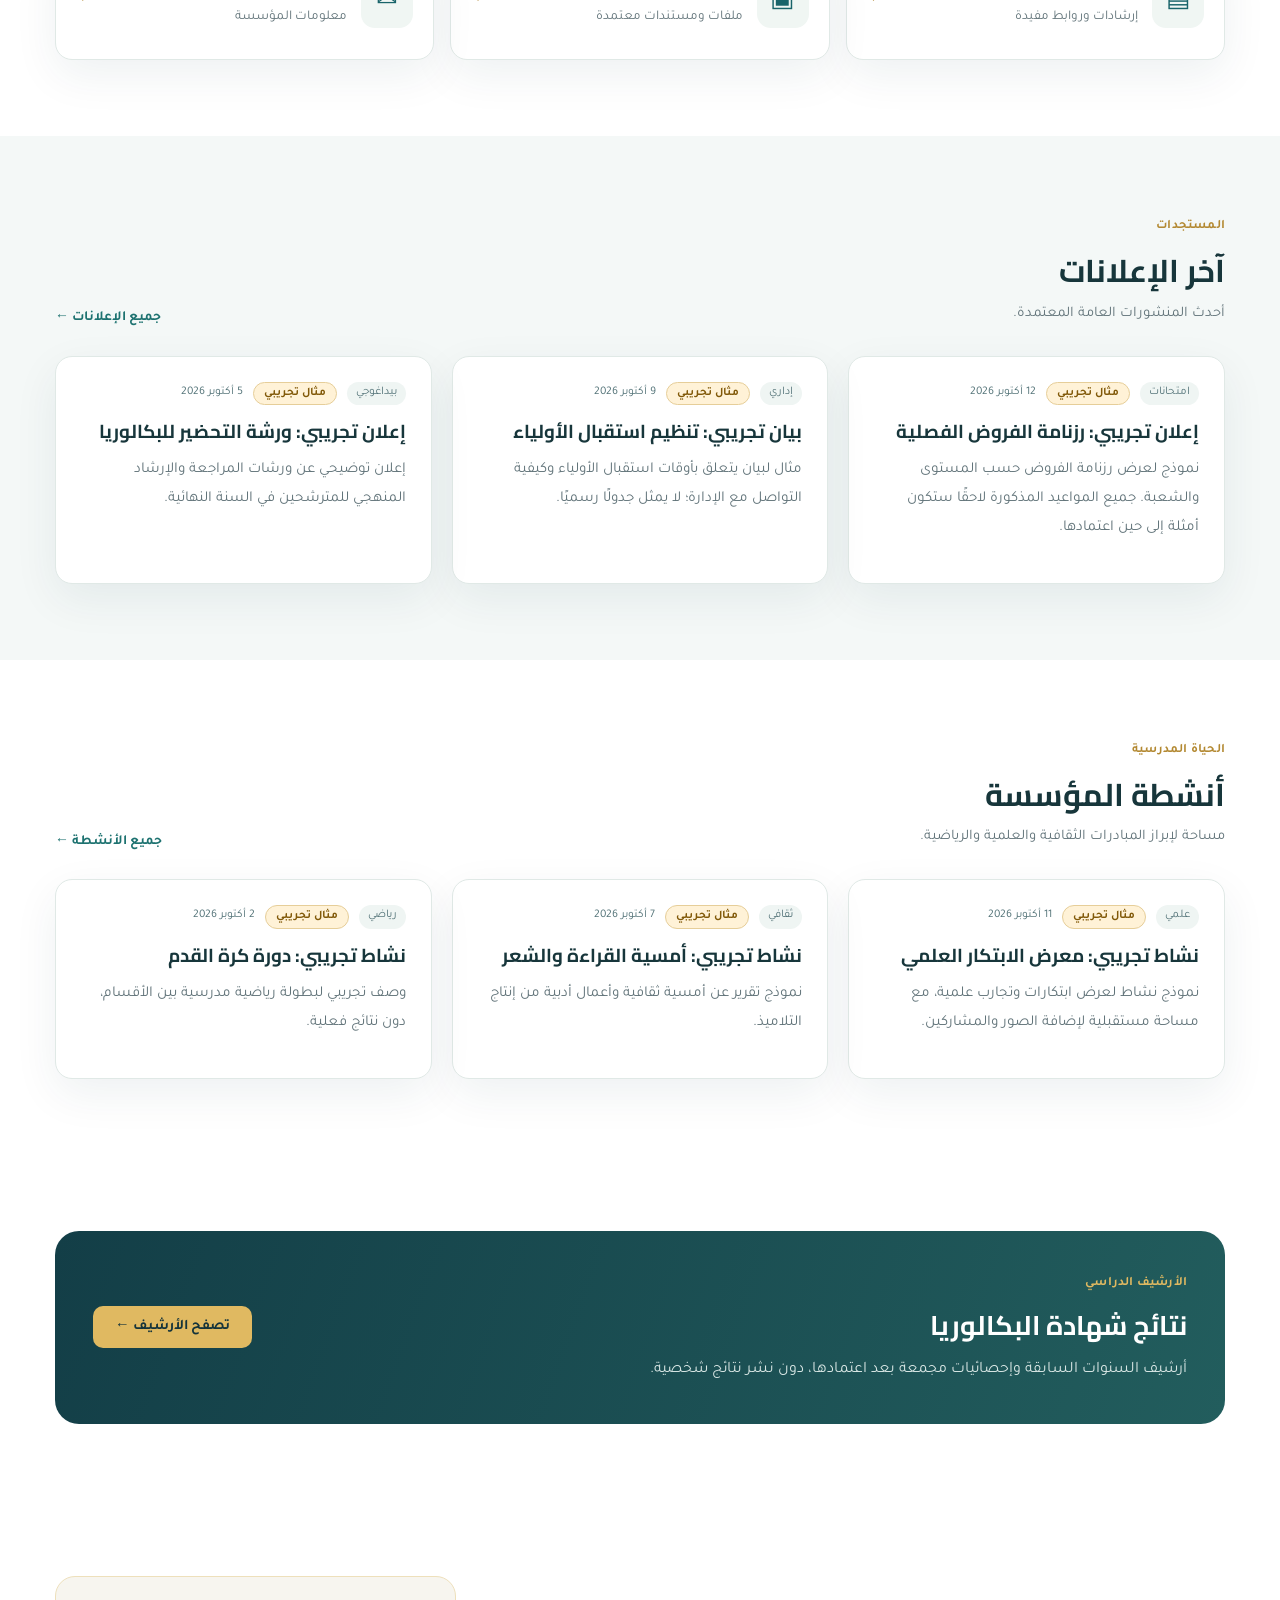
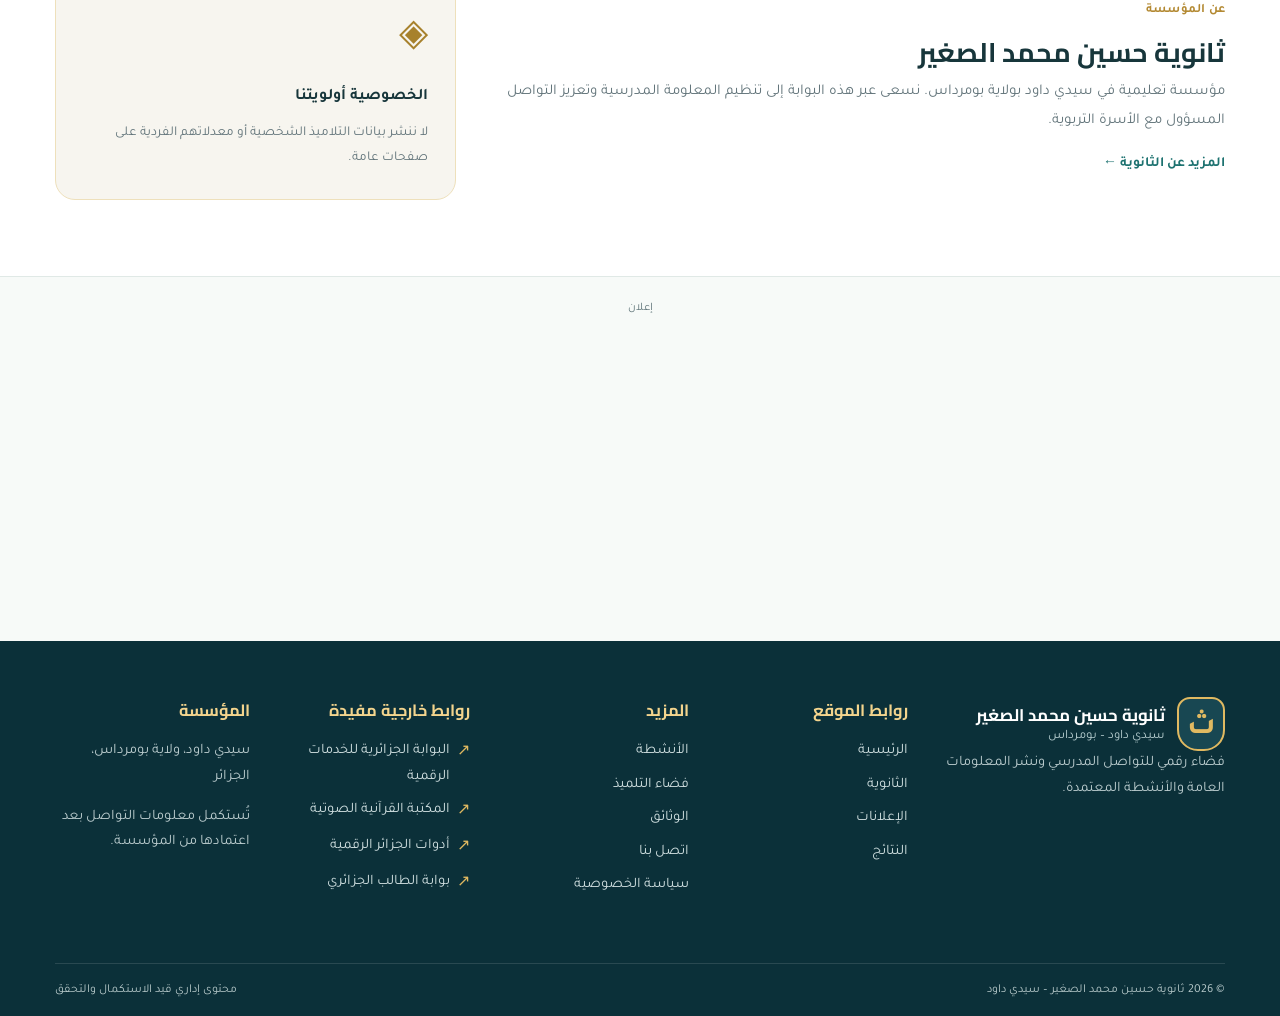
==== commit 8128a71d: "Integrate responsive AdSense units below header and before footer with reserved layout space" ====
--- a/index.html
+++ b/index.html
@@ -1,7 +1,19 @@
-<!doctype html><html lang="ar" dir="rtl"><head><meta charset="utf-8"><meta name="viewport" content="width=device-width,initial-scale=1"><meta name="theme-color" content="#133e47"><meta name="color-scheme" content="light"><meta name="description" content="بوابة ثانوية حسين محمد الصغير بسيدي داود، ولاية بومرداس: الإعلانات والنتائج والأنشطة والوثائق."><meta property="og:type" content="website"><meta property="og:locale" content="ar_DZ"><meta property="og:title" content="الرئيسية | ثانوية حسين محمد الصغير – سيدي داود"><meta property="og:description" content="بوابة ثانوية حسين محمد الصغير بسيدي داود، ولاية بومرداس: الإعلانات والنتائج والأنشطة والوثائق."><meta property="og:url" content="https://imadtbn.github.io/sididaoud-bac2025/index.html"><link rel="canonical" href="https://imadtbn.github.io/sididaoud-bac2025/index.html"><link rel="icon" href="assets/icons/favicon.svg" type="image/svg+xml"><link rel="apple-touch-icon" href="assets/icons/icon-192.png"><link rel="manifest" href="manifest.webmanifest"><link rel="preconnect" href="https://fonts.googleapis.com">
+<!doctype html><html lang="ar" dir="rtl"><head><meta charset="utf-8"><meta name="viewport" content="width=device-width,initial-scale=1"><meta name="theme-color" content="#133e47"><meta name="color-scheme" content="light"><meta name="description" content="ثانوية حسين محمد الصغير بسيدي داود، بومرداس. تابع الإعلانات والأنشطة والنتائج العامة والوثائق المدرسية."><meta property="og:type" content="website"><meta property="og:locale" content="ar_DZ"><meta property="og:title" content="الرئيسية | ثانوية حسين محمد الصغير – سيدي داود"><meta property="og:description" content="ثانوية حسين محمد الصغير بسيدي داود، بومرداس. تابع الإعلانات والأنشطة والنتائج العامة والوثائق المدرسية."><meta property="og:url" content="https://imadtbn.github.io/sididaoud-bac2025/index.html">
+<meta property="og:site_name" content="ثانوية حسين محمد الصغير – سيدي داود">
+<meta property="og:image" content="https://imadtbn.github.io/sididaoud-bac2025/assets/icons/icon-512.png">
+<meta property="og:image:secure_url" content="https://imadtbn.github.io/sididaoud-bac2025/assets/icons/icon-512.png">
+<meta property="og:image:type" content="image/png">
+<meta property="og:image:width" content="512">
+<meta property="og:image:height" content="512">
+<meta property="og:image:alt" content="شعار ثانوية حسين محمد الصغير – سيدي داود">
+<meta name="twitter:card" content="summary">
+<meta name="twitter:title" content="الرئيسية | ثانوية حسين محمد الصغير – سيدي داود">
+<meta name="twitter:description" content="ثانوية حسين محمد الصغير بسيدي داود، بومرداس. تابع الإعلانات والأنشطة والنتائج العامة والوثائق المدرسية.">
+<meta name="twitter:image" content="https://imadtbn.github.io/sididaoud-bac2025/assets/icons/icon-512.png">
+<meta name="twitter:image:alt" content="شعار ثانوية حسين محمد الصغير – سيدي داود"><link rel="canonical" href="https://imadtbn.github.io/sididaoud-bac2025/index.html"><link rel="icon" href="assets/icons/favicon.svg" type="image/svg+xml"><link rel="apple-touch-icon" href="assets/icons/icon-192.png"><link rel="manifest" href="manifest.webmanifest"><link rel="preconnect" href="https://fonts.googleapis.com">
 <link rel="preconnect" href="https://fonts.gstatic.com" crossorigin>
 <link href="https://fonts.googleapis.com/css2?family=Cairo:wght@600;700;800&amp;family=Tajawal:wght@400;500;700&amp;display=swap" rel="stylesheet">
-<link rel="stylesheet" href="assets/css/main.css"><title>الرئيسية | ثانوية حسين محمد الصغير – سيدي داود</title><script defer src="assets/js/main.js"></script><script defer src="assets/js/site-actions.js"></script><script type="application/ld+json">{"@context":"https://schema.org","@type":"WebSite","name":"ثانوية حسين محمد الصغير – سيدي داود","url":"https://imadtbn.github.io/sididaoud-bac2025/","inLanguage":"ar"}</script></head>
+<link rel="stylesheet" href="assets/css/main.css"><title>الرئيسية | ثانوية حسين محمد الصغير – سيدي داود</title><script defer src="assets/js/main.js"></script><script defer src="assets/js/site-actions.js"></script><script async src="https://pagead2.googlesyndication.com/pagead/js/adsbygoogle.js?client=ca-pub-5656416032906373" crossorigin="anonymous"></script><script defer src="assets/js/ads.js"></script><script type="application/ld+json">{"@context":"https://schema.org","@type":"WebSite","name":"ثانوية حسين محمد الصغير – سيدي داود","url":"https://imadtbn.github.io/sididaoud-bac2025/","inLanguage":"ar"}</script></head>
 <body data-page="home"><a href="#main" class="skip-link">تجاوز إلى المحتوى</a>
 <header class="site-header"><div class="gov-line"><div class="container">الجمهورية الجزائرية الديمقراطية الشعبية <span>•</span> وزارة التربية الوطنية <span>•</span> مديرية التربية لولاية بومرداس</div></div>
 <div class="container masthead"><a href="index.html" class="brand" aria-label="الصفحة الرئيسية"><span class="brand-emblem">ث</span><span><strong>ثانوية حسين محمد الصغير</strong><small>سيدي داود – بومرداس</small></span></a><div class="head-actions"><div class="site-action-buttons">
@@ -10,6 +22,19 @@
 </div><a class="header-shortcut" href="announcements.html">◉ <span>آخر الإعلانات</span></a><button class="mobile-toggle" type="button" id="nav-toggle" aria-controls="mobile-menu" aria-expanded="false" aria-label="فتح القائمة"><span>☰</span></button></div></div>
 <nav class="desktop-nav" aria-label="التنقل الرئيسي"><div class="container nav-list"><a class="nav-item" href="index.html"><span class="nav-symbol" aria-hidden="true">⌂</span>الرئيسية</a><a class="nav-item" href="about.html"><span class="nav-symbol" aria-hidden="true">♧</span>الثانوية</a><a class="nav-item" href="announcements.html"><span class="nav-symbol" aria-hidden="true">◉</span>الإعلانات</a><a class="nav-item" href="results.html"><span class="nav-symbol" aria-hidden="true">✧</span>النتائج</a><a class="nav-item" href="activities.html"><span class="nav-symbol" aria-hidden="true">◇</span>الأنشطة</a><a class="nav-item" href="students.html"><span class="nav-symbol" aria-hidden="true">▤</span>فضاء التلميذ</a><a class="nav-item" href="documents.html"><span class="nav-symbol" aria-hidden="true">▣</span>الوثائق</a><a class="nav-item" href="contact.html"><span class="nav-symbol" aria-hidden="true">✉</span>اتصل بنا</a></div></nav>
 <nav class="mobile-menu" id="mobile-menu" aria-label="قائمة الهاتف" inert><div class="menu-heading"><strong>القائمة الرئيسية</strong><button id="nav-close" aria-label="إغلاق القائمة" type="button">×</button></div><a class="nav-item" href="index.html"><span class="nav-symbol" aria-hidden="true">⌂</span>الرئيسية</a><a class="nav-item" href="about.html"><span class="nav-symbol" aria-hidden="true">♧</span>الثانوية</a><a class="nav-item" href="announcements.html"><span class="nav-symbol" aria-hidden="true">◉</span>الإعلانات</a><a class="nav-item" href="results.html"><span class="nav-symbol" aria-hidden="true">✧</span>النتائج</a><a class="nav-item" href="activities.html"><span class="nav-symbol" aria-hidden="true">◇</span>الأنشطة</a><a class="nav-item" href="students.html"><span class="nav-symbol" aria-hidden="true">▤</span>فضاء التلميذ</a><a class="nav-item" href="documents.html"><span class="nav-symbol" aria-hidden="true">▣</span>الوثائق</a><a class="nav-item" href="contact.html"><span class="nav-symbol" aria-hidden="true">✉</span>اتصل بنا</a><a class="nav-item" href="privacy.html">◈ سياسة الخصوصية</a></nav><button id="nav-overlay" class="nav-overlay" tabindex="-1" aria-label="إغلاق القائمة"></button></header>
+<aside class="ad-placement ad-placement--after-header" data-ad-placement="fluid" aria-label="إعلان">
+<div class="ad-placement__inner">
+<div class="ad-placement__label" aria-hidden="true">إعلان</div>
+<div class="ad-placement__creative">
+<ins class="adsbygoogle"
+ style="display:block"
+ data-ad-format="fluid"
+ data-ad-layout-key="-fr+57+4a-dc+8g"
+ data-ad-client="ca-pub-5656416032906373"
+ data-ad-slot="7867079394"></ins>
+</div>
+</div>
+</aside>
 <main id="main">
 <section class="hero"><div class="container hero-grid"><div class="hero-content"><span class="hero-chip">◈ الموقع الإلكتروني للثانوية</span><h1>معًا نحو <em>التميز</em><br>في مسيرتنا التعليمية</h1><p>مرحبًا بكم في الفضاء الإلكتروني لثانوية حسين محمد الصغير بسيدي داود. هنا تجدون أخبار المؤسسة وإعلاناتها وأنشطتها والمعلومات المدرسية العامة.</p><div class="hero-buttons"><a class="button button-gold" href="announcements.html">آخر الإعلانات <span aria-hidden="true">←</span></a><a class="button button-border" href="about.html">تعرف على الثانوية</a></div><div class="hero-perks"><span>✓ محتوى منظم</span><span>✓ متوافق مع الهاتف</span><span>✓ أرشيف مدرسي</span></div></div><div class="hero-visual" aria-hidden="true"><div class="visual-frame"><span class="visual-book">▤</span><div class="visual-motto">العلم • الاجتهاد • النجاح</div><div class="visual-line"></div><p>بالمعرفة نبني<br>مستقبلًا أفضل</p></div></div></div></section>
 <section class="banner"><div class="container banner-inner"><strong>◉ تنبيه للزوار</strong><p>ستُنشر المعلومات المدرسية العامة والمستجدات بعد اعتمادها من إدارة الثانوية.</p><a href="announcements.html">الإعلانات ←</a></div></section>
@@ -19,6 +44,19 @@
 <section class="section container"><div class="cta"><div><span class="eyebrow">الأرشيف الدراسي</span><h2>نتائج شهادة البكالوريا</h2><p>أرشيف السنوات السابقة وإحصائيات مجمعة بعد اعتمادها، دون نشر نتائج شخصية.</p></div><a class="button button-gold" href="results.html">تصفح الأرشيف ←</a></div></section>
 <section class="section container"><div class="about-strip"><div><span class="eyebrow">عن المؤسسة</span><h2>ثانوية حسين محمد الصغير</h2><p>مؤسسة تعليمية في سيدي داود بولاية بومرداس. نسعى عبر هذه البوابة إلى تنظيم المعلومة المدرسية وتعزيز التواصل المسؤول مع الأسرة التربوية.</p><a class="inline-link" href="about.html">المزيد عن الثانوية ←</a></div><aside class="about-callout"><span>◈</span><strong>الخصوصية أولويتنا</strong><p>لا ننشر بيانات التلاميذ الشخصية أو معدلاتهم الفردية على صفحات عامة.</p></aside></div></section>
 </main>
+<aside class="ad-placement ad-placement--before-footer" data-ad-placement="auto" aria-label="إعلان">
+<div class="ad-placement__inner">
+<div class="ad-placement__label" aria-hidden="true">إعلان</div>
+<div class="ad-placement__creative">
+<ins class="adsbygoogle"
+ style="display:block"
+ data-ad-client="ca-pub-5656416032906373"
+ data-ad-slot="3143411927"
+ data-ad-format="auto"
+ data-full-width-responsive="true"></ins>
+</div>
+</div>
+</aside>
 <footer class="footer"><div class="container footer-main"><div class="footer-brand"><a href="index.html" class="brand"><span class="brand-emblem">ث</span><span><strong>ثانوية حسين محمد الصغير</strong><small>سيدي داود – بومرداس</small></span></a><p>فضاء رقمي للتواصل المدرسي ونشر المعلومات العامة والأنشطة المعتمدة.</p></div><div><h2>روابط الموقع</h2><a href="index.html">الرئيسية</a><a href="about.html">الثانوية</a><a href="announcements.html">الإعلانات</a><a href="results.html">النتائج</a></div><div><h2>المزيد</h2><a href="activities.html">الأنشطة</a><a href="students.html">فضاء التلميذ</a><a href="documents.html">الوثائق</a><a href="contact.html">اتصل بنا</a><a href="privacy.html">سياسة الخصوصية</a></div><div class="footer-external"><h2>روابط خارجية مفيدة</h2>
 <a href="https://imadtbn.github.io/dz_portal/" target="_blank" rel="noopener noreferrer"><span aria-hidden="true">↗</span> البوابة الجزائرية للخدمات الرقمية</a>
 <a href="https://imadtbn.github.io/quran-mp3/" target="_blank" rel="noopener noreferrer"><span aria-hidden="true">↗</span> المكتبة القرآنية الصوتية</a>
--- a/assets/css/main.css
+++ b/assets/css/main.css
@@ -121,3 +121,61 @@
   .hero h1{font-size:clamp(1.9rem,7.6vw,2.35rem)}
   .gov-line{font-size:.64rem}
 }
+
+/* Social share panel */
+.share-preview{display:flex;align-items:center;gap:12px;background:#f3f8f6;border:1px solid var(--line);border-radius:12px;padding:12px;margin:14px 0}
+.share-preview img{width:64px;height:64px;flex:0 0 64px;border-radius:11px}
+.share-preview div{min-width:0}
+.share-preview strong{display:block;font:700 .92rem/1.5 var(--font-body);color:var(--navy)}
+.share-preview p{font:.85rem/1.65 var(--font-body);color:var(--muted);margin:3px 0 0}
+.share-social-grid{display:grid;grid-template-columns:repeat(3,minmax(0,1fr));gap:8px;margin:15px 0}
+.share-social-link{display:flex;align-items:center;justify-content:center;min-height:42px;text-align:center;padding:8px;border:1px solid #c6d8d1;border-radius:9px;background:white;color:var(--navy);font-weight:700;font-size:.88rem}
+.share-social-link:hover{background:#e8f1ed;border-color:var(--teal)}
+.share-preview[hidden],.share-social-grid[hidden]{display:none!important}
+@media(max-width:420px){.share-social-grid{grid-template-columns:repeat(2,minmax(0,1fr))}.site-dialog{padding:17px}.share-preview img{width:54px;height:54px;flex-basis:54px}}
+
+/* AdSense placement: reserved space, centered responsive width, no header CLS. */
+.ad-placement{
+  position:relative;isolation:isolate;z-index:0;
+  box-sizing:border-box;width:100%;max-width:100%;
+  display:block;clear:both;
+  padding:16px 16px 20px;
+  background:#f6f9f8;
+  border-block-end:1px solid var(--line);
+  color:var(--muted);
+}
+.ad-placement--before-footer{
+  background:#f7faf8;
+  border-block-start:1px solid var(--line);
+  border-block-end:0;
+  padding-block:22px 25px;
+}
+.ad-placement__inner{
+  width:100%;max-width:970px;min-width:0;
+  margin-inline:auto;
+}
+.ad-placement__label{
+  display:block;min-height:20px;line-height:20px;
+  font-family:var(--font-body);font-size:.72rem;
+  color:#607579;text-align:center;
+  margin-block-end:7px;
+}
+.ad-placement__creative{
+  box-sizing:border-box;display:block;
+  width:100%;max-width:100%;min-width:0;
+  min-height:310px;margin-inline:auto;
+}
+.ad-placement--before-footer .ad-placement__creative{min-height:290px}
+.ad-placement .adsbygoogle{
+  display:block;width:100%;max-width:100%;min-width:0;
+  margin:0 auto;
+}
+@media(max-width:760px){
+  .ad-placement{padding:12px 10px 15px}
+  .ad-placement--before-footer{padding-block:17px 20px}
+  .ad-placement__creative{min-height:275px}
+  .ad-placement--before-footer .ad-placement__creative{min-height:265px}
+}
+@media(max-width:340px){
+  .ad-placement{padding-inline:7px}
+}
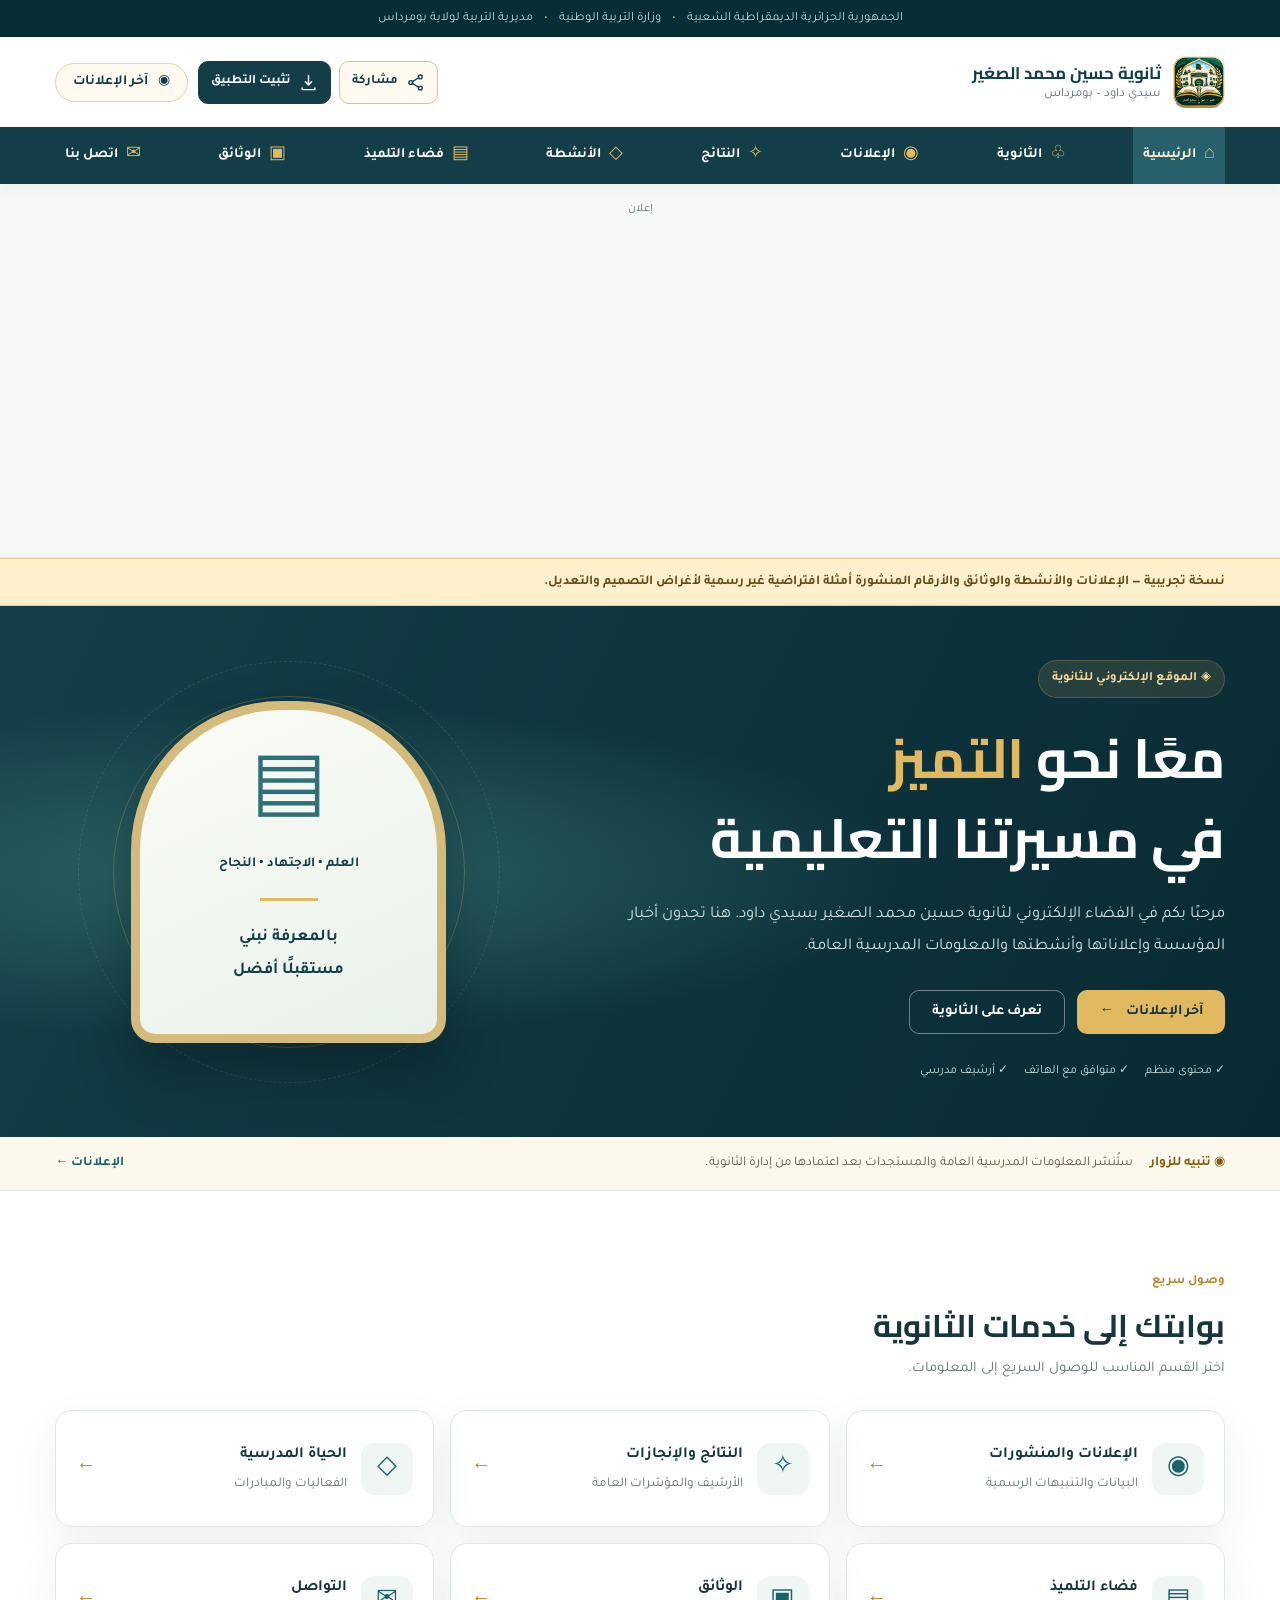
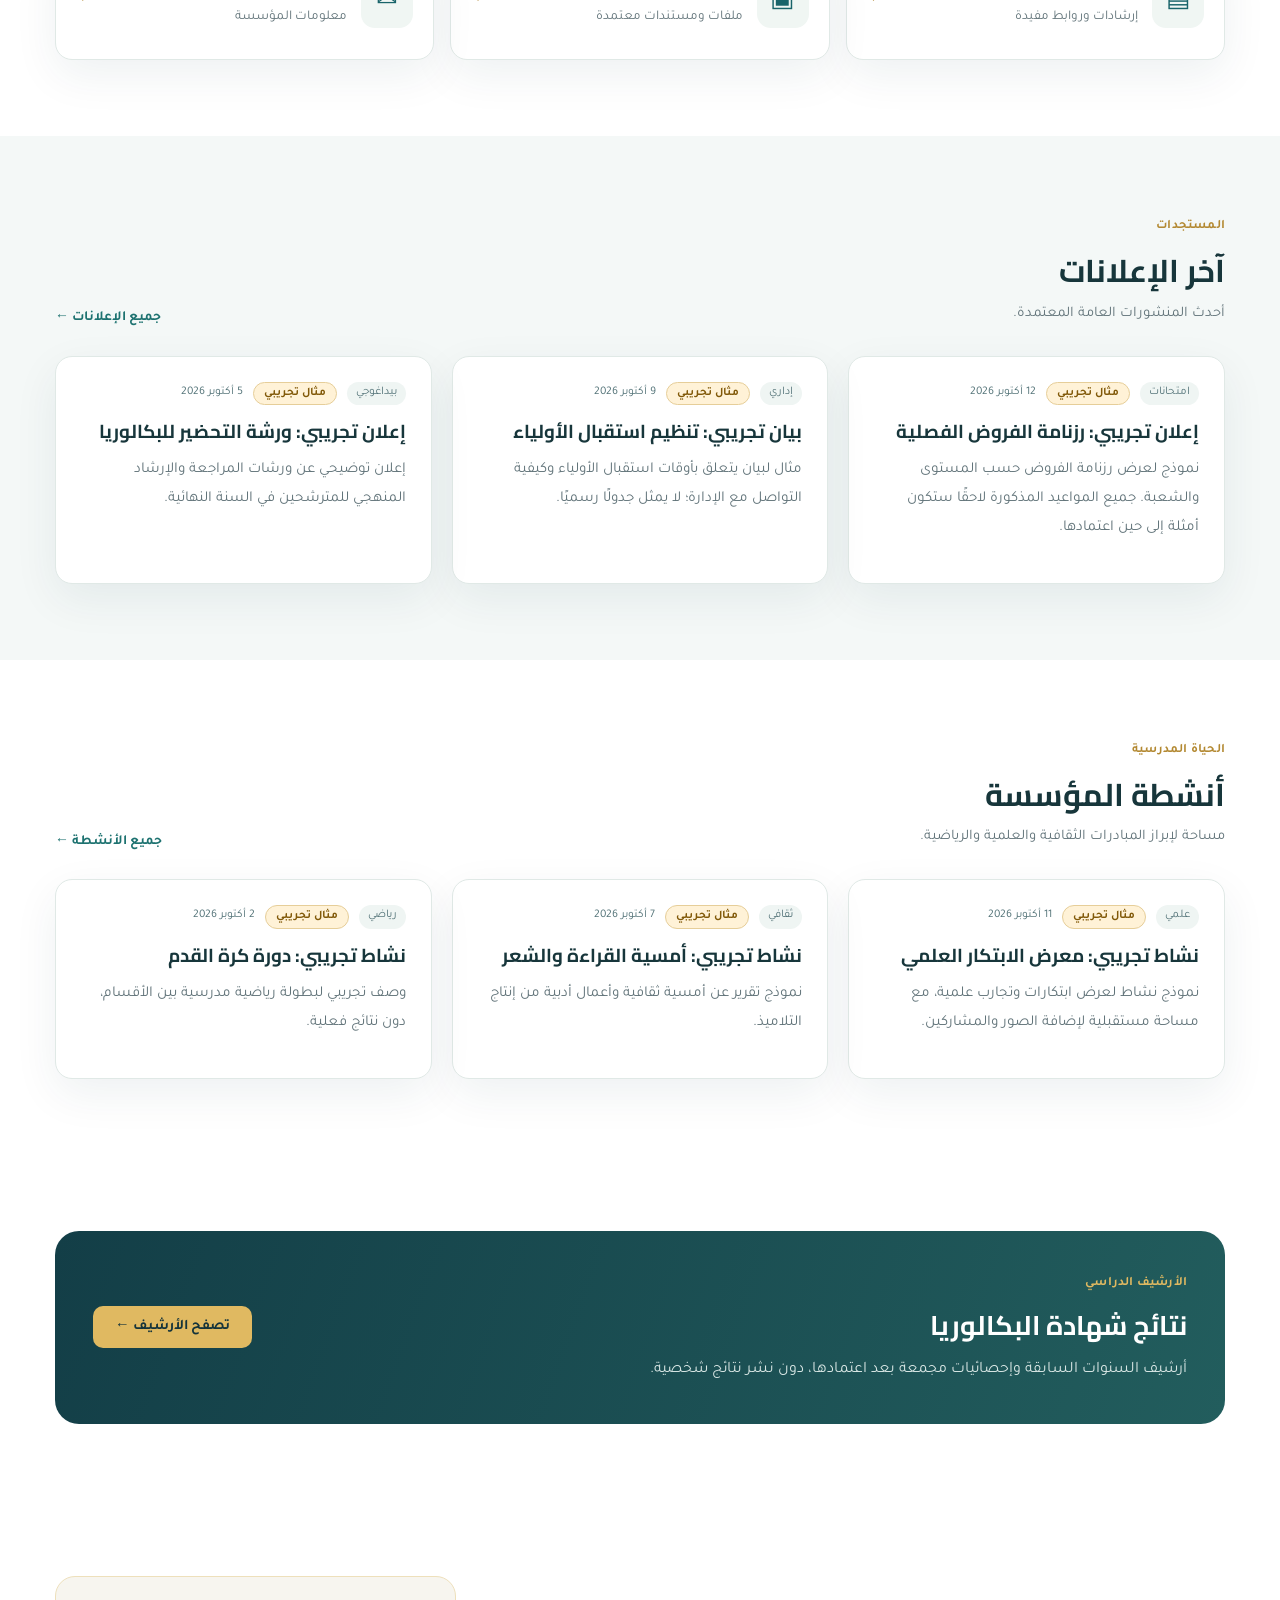
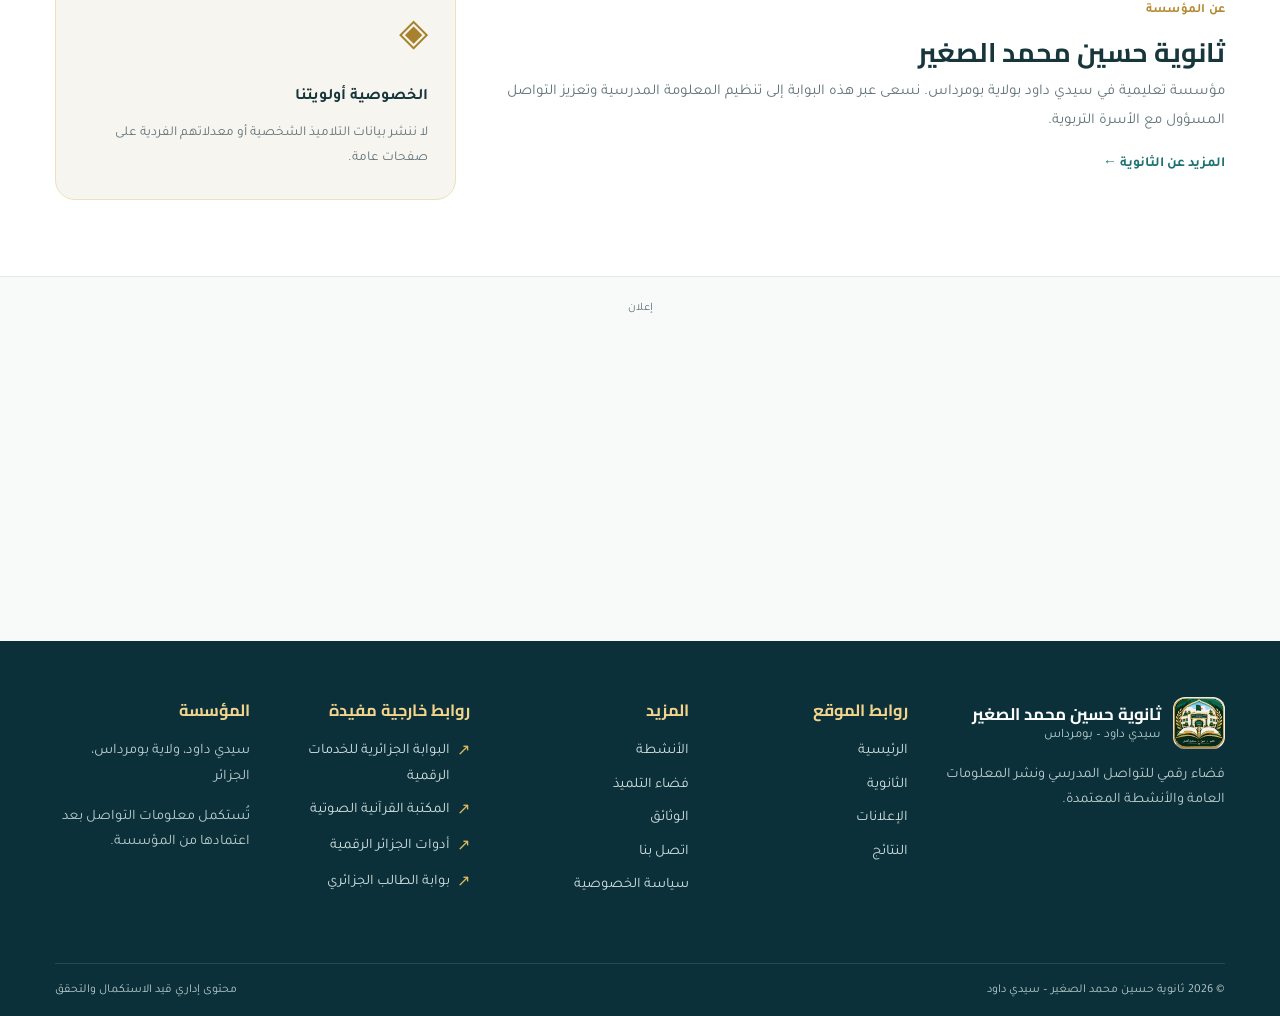
==== commit 09e9444c: "Apply new school emblem to header, footer, social cards, favicons and PWA" ====
--- a/index.html
+++ b/index.html
@@ -1,22 +1,22 @@
 <!doctype html><html lang="ar" dir="rtl"><head><meta charset="utf-8"><meta name="viewport" content="width=device-width,initial-scale=1"><meta name="theme-color" content="#133e47"><meta name="color-scheme" content="light"><meta name="description" content="ثانوية حسين محمد الصغير بسيدي داود، بومرداس. تابع الإعلانات والأنشطة والنتائج العامة والوثائق المدرسية."><meta property="og:type" content="website"><meta property="og:locale" content="ar_DZ"><meta property="og:title" content="الرئيسية | ثانوية حسين محمد الصغير – سيدي داود"><meta property="og:description" content="ثانوية حسين محمد الصغير بسيدي داود، بومرداس. تابع الإعلانات والأنشطة والنتائج العامة والوثائق المدرسية."><meta property="og:url" content="https://imadtbn.github.io/sididaoud-bac2025/index.html">
 <meta property="og:site_name" content="ثانوية حسين محمد الصغير – سيدي داود">
-<meta property="og:image" content="https://imadtbn.github.io/sididaoud-bac2025/assets/icons/icon-512.png">
-<meta property="og:image:secure_url" content="https://imadtbn.github.io/sididaoud-bac2025/assets/icons/icon-512.png">
+<meta property="og:image" content="https://imadtbn.github.io/sididaoud-bac2025/assets/icons/school-emblem-512.png">
+<meta property="og:image:secure_url" content="https://imadtbn.github.io/sididaoud-bac2025/assets/icons/school-emblem-512.png">
 <meta property="og:image:type" content="image/png">
 <meta property="og:image:width" content="512">
 <meta property="og:image:height" content="512">
-<meta property="og:image:alt" content="شعار ثانوية حسين محمد الصغير – سيدي داود">
+<meta property="og:image:alt" content="شعار ثانوية حسين محمد الصغير – سيدي داود: مبنى مدرسي وعلم الجزائر وكتاب مفتوح">
 <meta name="twitter:card" content="summary">
 <meta name="twitter:title" content="الرئيسية | ثانوية حسين محمد الصغير – سيدي داود">
 <meta name="twitter:description" content="ثانوية حسين محمد الصغير بسيدي داود، بومرداس. تابع الإعلانات والأنشطة والنتائج العامة والوثائق المدرسية.">
-<meta name="twitter:image" content="https://imadtbn.github.io/sididaoud-bac2025/assets/icons/icon-512.png">
-<meta name="twitter:image:alt" content="شعار ثانوية حسين محمد الصغير – سيدي داود"><link rel="canonical" href="https://imadtbn.github.io/sididaoud-bac2025/index.html"><link rel="icon" href="assets/icons/favicon.svg" type="image/svg+xml"><link rel="apple-touch-icon" href="assets/icons/icon-192.png"><link rel="manifest" href="manifest.webmanifest"><link rel="preconnect" href="https://fonts.googleapis.com">
+<meta name="twitter:image" content="https://imadtbn.github.io/sididaoud-bac2025/assets/icons/school-emblem-512.png">
+<meta name="twitter:image:alt" content="شعار ثانوية حسين محمد الصغير – سيدي داود: مبنى مدرسي وعلم الجزائر وكتاب مفتوح"><link rel="canonical" href="https://imadtbn.github.io/sididaoud-bac2025/index.html"><link rel="icon" href="assets/icons/school-emblem-48.png" type="image/png" sizes="48x48"><link rel="apple-touch-icon" href="assets/icons/school-emblem-192.png"><link rel="manifest" href="manifest.webmanifest"><link rel="preconnect" href="https://fonts.googleapis.com">
 <link rel="preconnect" href="https://fonts.gstatic.com" crossorigin>
 <link href="https://fonts.googleapis.com/css2?family=Cairo:wght@600;700;800&amp;family=Tajawal:wght@400;500;700&amp;display=swap" rel="stylesheet">
 <link rel="stylesheet" href="assets/css/main.css"><title>الرئيسية | ثانوية حسين محمد الصغير – سيدي داود</title><script defer src="assets/js/main.js"></script><script defer src="assets/js/site-actions.js"></script><script async src="https://pagead2.googlesyndication.com/pagead/js/adsbygoogle.js?client=ca-pub-5656416032906373" crossorigin="anonymous"></script><script defer src="assets/js/ads.js"></script><script type="application/ld+json">{"@context":"https://schema.org","@type":"WebSite","name":"ثانوية حسين محمد الصغير – سيدي داود","url":"https://imadtbn.github.io/sididaoud-bac2025/","inLanguage":"ar"}</script></head>
 <body data-page="home"><a href="#main" class="skip-link">تجاوز إلى المحتوى</a>
 <header class="site-header"><div class="gov-line"><div class="container">الجمهورية الجزائرية الديمقراطية الشعبية <span>•</span> وزارة التربية الوطنية <span>•</span> مديرية التربية لولاية بومرداس</div></div>
-<div class="container masthead"><a href="index.html" class="brand" aria-label="الصفحة الرئيسية"><span class="brand-emblem">ث</span><span><strong>ثانوية حسين محمد الصغير</strong><small>سيدي داود – بومرداس</small></span></a><div class="head-actions"><div class="site-action-buttons">
+<div class="container masthead"><a href="index.html" class="brand" aria-label="الصفحة الرئيسية"><span class="brand-emblem brand-emblem--image"><img src="assets/icons/school-emblem-192.png" width="48" height="48" alt="" decoding="async"></span><span><strong>ثانوية حسين محمد الصغير</strong><small>سيدي داود – بومرداس</small></span></a><div class="head-actions"><div class="site-action-buttons">
 <button class="site-action-button" id="site-share" type="button" aria-label="مشاركة الموقع" title="مشاركة الموقع"><svg viewBox="0 0 24 24" width="19" height="19" fill="none" stroke="currentColor" stroke-width="1.8" stroke-linecap="round" stroke-linejoin="round" aria-hidden="true"><circle cx="18" cy="5" r="2.4"/><circle cx="6" cy="12" r="2.4"/><circle cx="18" cy="19" r="2.4"/><path d="M8 11 16 6M8 13l8 5"/></svg><span>مشاركة</span></button>
 <button class="site-action-button action-install" id="site-install" type="button" aria-label="تثبيت الموقع" title="تثبيت الموقع"><svg viewBox="0 0 24 24" width="19" height="19" fill="none" stroke="currentColor" stroke-width="1.8" stroke-linecap="round" stroke-linejoin="round" aria-hidden="true"><path d="M12 3v12m-4-4 4 4 4-4M4 19v2h16v-2"/></svg><span id="install-label">تثبيت التطبيق</span></button>
 </div><a class="header-shortcut" href="announcements.html">◉ <span>آخر الإعلانات</span></a><button class="mobile-toggle" type="button" id="nav-toggle" aria-controls="mobile-menu" aria-expanded="false" aria-label="فتح القائمة"><span>☰</span></button></div></div>
@@ -57,7 +57,7 @@
 </div>
 </div>
 </aside>
-<footer class="footer"><div class="container footer-main"><div class="footer-brand"><a href="index.html" class="brand"><span class="brand-emblem">ث</span><span><strong>ثانوية حسين محمد الصغير</strong><small>سيدي داود – بومرداس</small></span></a><p>فضاء رقمي للتواصل المدرسي ونشر المعلومات العامة والأنشطة المعتمدة.</p></div><div><h2>روابط الموقع</h2><a href="index.html">الرئيسية</a><a href="about.html">الثانوية</a><a href="announcements.html">الإعلانات</a><a href="results.html">النتائج</a></div><div><h2>المزيد</h2><a href="activities.html">الأنشطة</a><a href="students.html">فضاء التلميذ</a><a href="documents.html">الوثائق</a><a href="contact.html">اتصل بنا</a><a href="privacy.html">سياسة الخصوصية</a></div><div class="footer-external"><h2>روابط خارجية مفيدة</h2>
+<footer class="footer"><div class="container footer-main"><div class="footer-brand"><a href="index.html" class="brand"><span class="brand-emblem brand-emblem--image"><img src="assets/icons/school-emblem-192.png" width="48" height="48" alt="" decoding="async"></span><span><strong>ثانوية حسين محمد الصغير</strong><small>سيدي داود – بومرداس</small></span></a><p>فضاء رقمي للتواصل المدرسي ونشر المعلومات العامة والأنشطة المعتمدة.</p></div><div><h2>روابط الموقع</h2><a href="index.html">الرئيسية</a><a href="about.html">الثانوية</a><a href="announcements.html">الإعلانات</a><a href="results.html">النتائج</a></div><div><h2>المزيد</h2><a href="activities.html">الأنشطة</a><a href="students.html">فضاء التلميذ</a><a href="documents.html">الوثائق</a><a href="contact.html">اتصل بنا</a><a href="privacy.html">سياسة الخصوصية</a></div><div class="footer-external"><h2>روابط خارجية مفيدة</h2>
 <a href="https://imadtbn.github.io/dz_portal/" target="_blank" rel="noopener noreferrer"><span aria-hidden="true">↗</span> البوابة الجزائرية للخدمات الرقمية</a>
 <a href="https://imadtbn.github.io/quran-mp3/" target="_blank" rel="noopener noreferrer"><span aria-hidden="true">↗</span> المكتبة القرآنية الصوتية</a>
 <a href="https://imadtbn.github.io/tools-dz/" target="_blank" rel="noopener noreferrer"><span aria-hidden="true">↗</span> أدوات الجزائر الرقمية</a>
--- a/assets/css/main.css
+++ b/assets/css/main.css
@@ -179,3 +179,22 @@
 @media(max-width:340px){
   .ad-placement{padding-inline:7px}
 }
+
+/* New school emblem: responsive, fixed-size and layout-stable in header/footer. */
+.brand .brand-emblem--image{
+ display:grid;place-items:center;flex:0 0 52px;
+ width:52px;height:52px;aspect-ratio:1/1;
+ box-sizing:border-box;border:0;background:transparent;
+ border-radius:12px;overflow:hidden;line-height:1;
+}
+.brand .brand-emblem--image img{
+ display:block;width:100%;height:100%;max-width:100%;
+ object-fit:contain;
+}
+.footer .brand .brand-emblem--image{background:transparent}
+@media(max-width:760px){
+ .masthead .brand .brand-emblem--image{width:42px;height:42px;flex-basis:42px}
+}
+@media(max-width:420px){
+ .masthead .brand .brand-emblem--image{width:36px;height:36px;flex-basis:36px}
+}
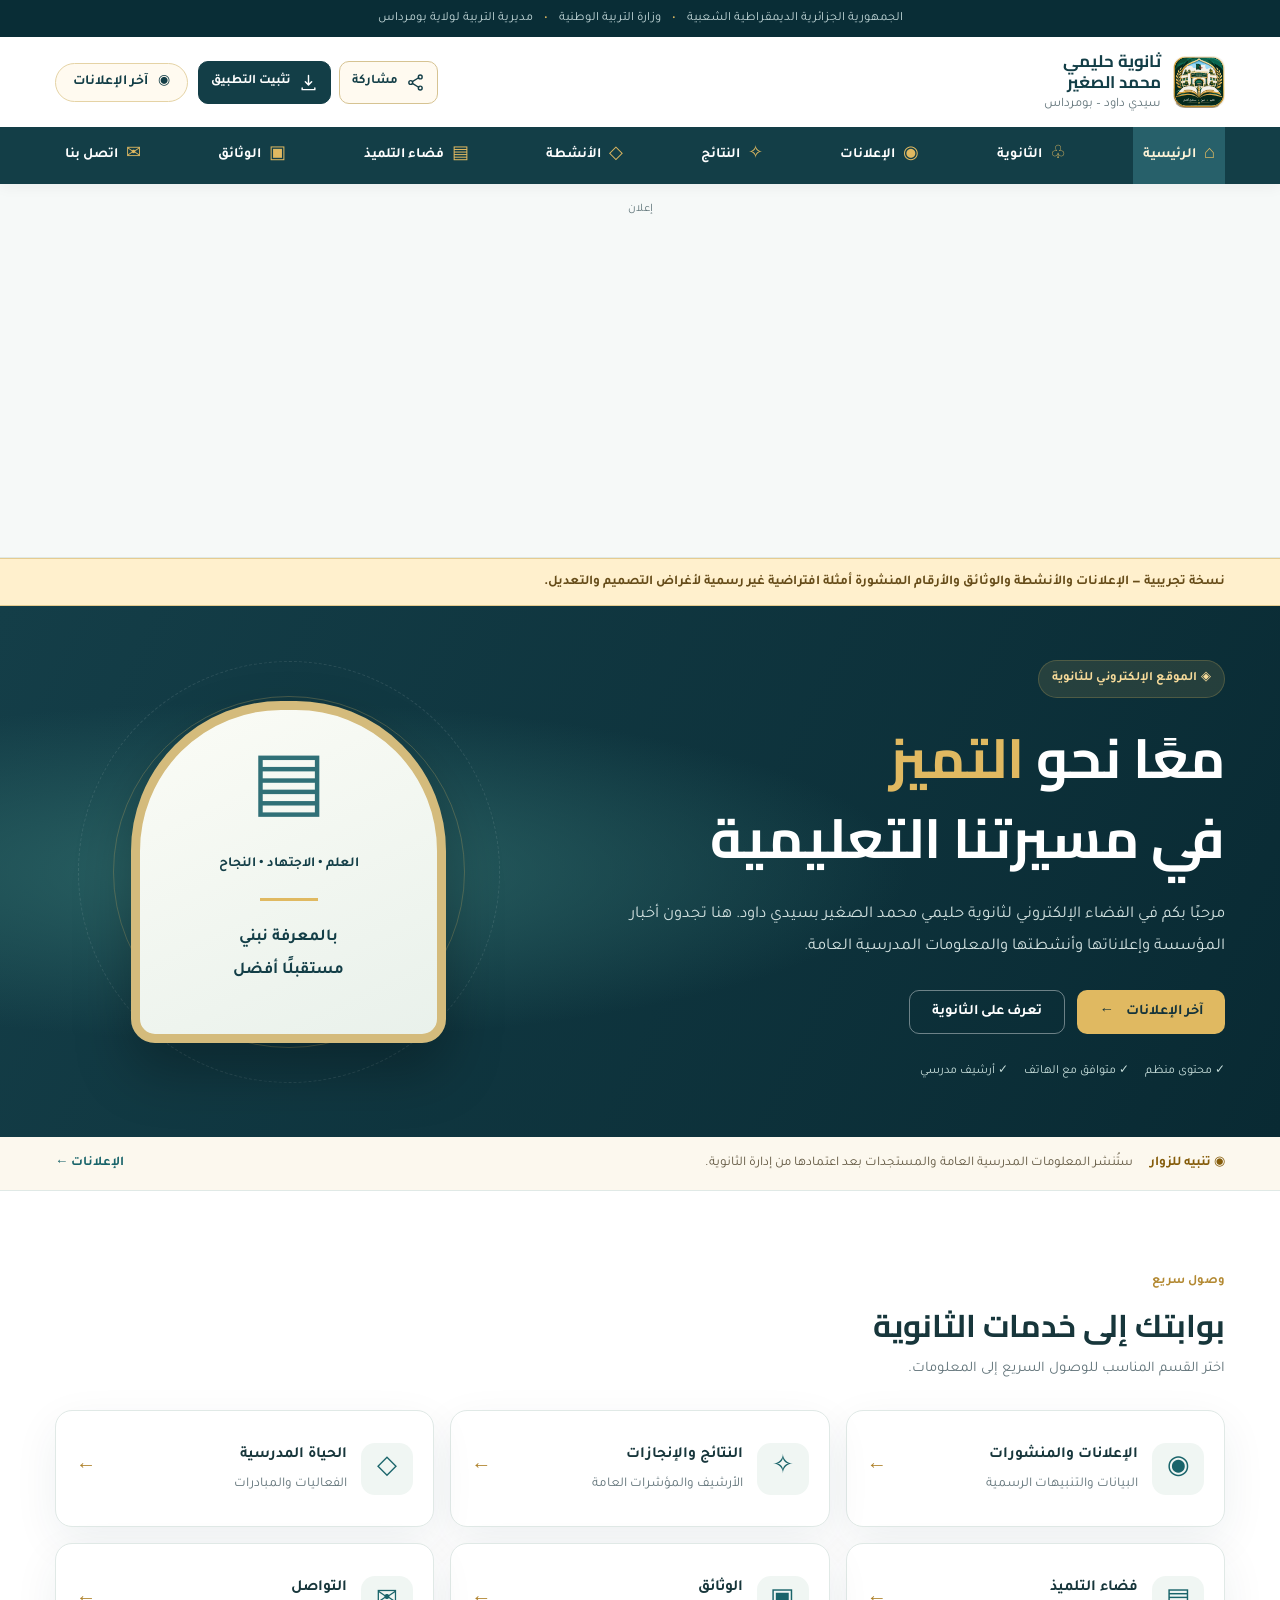
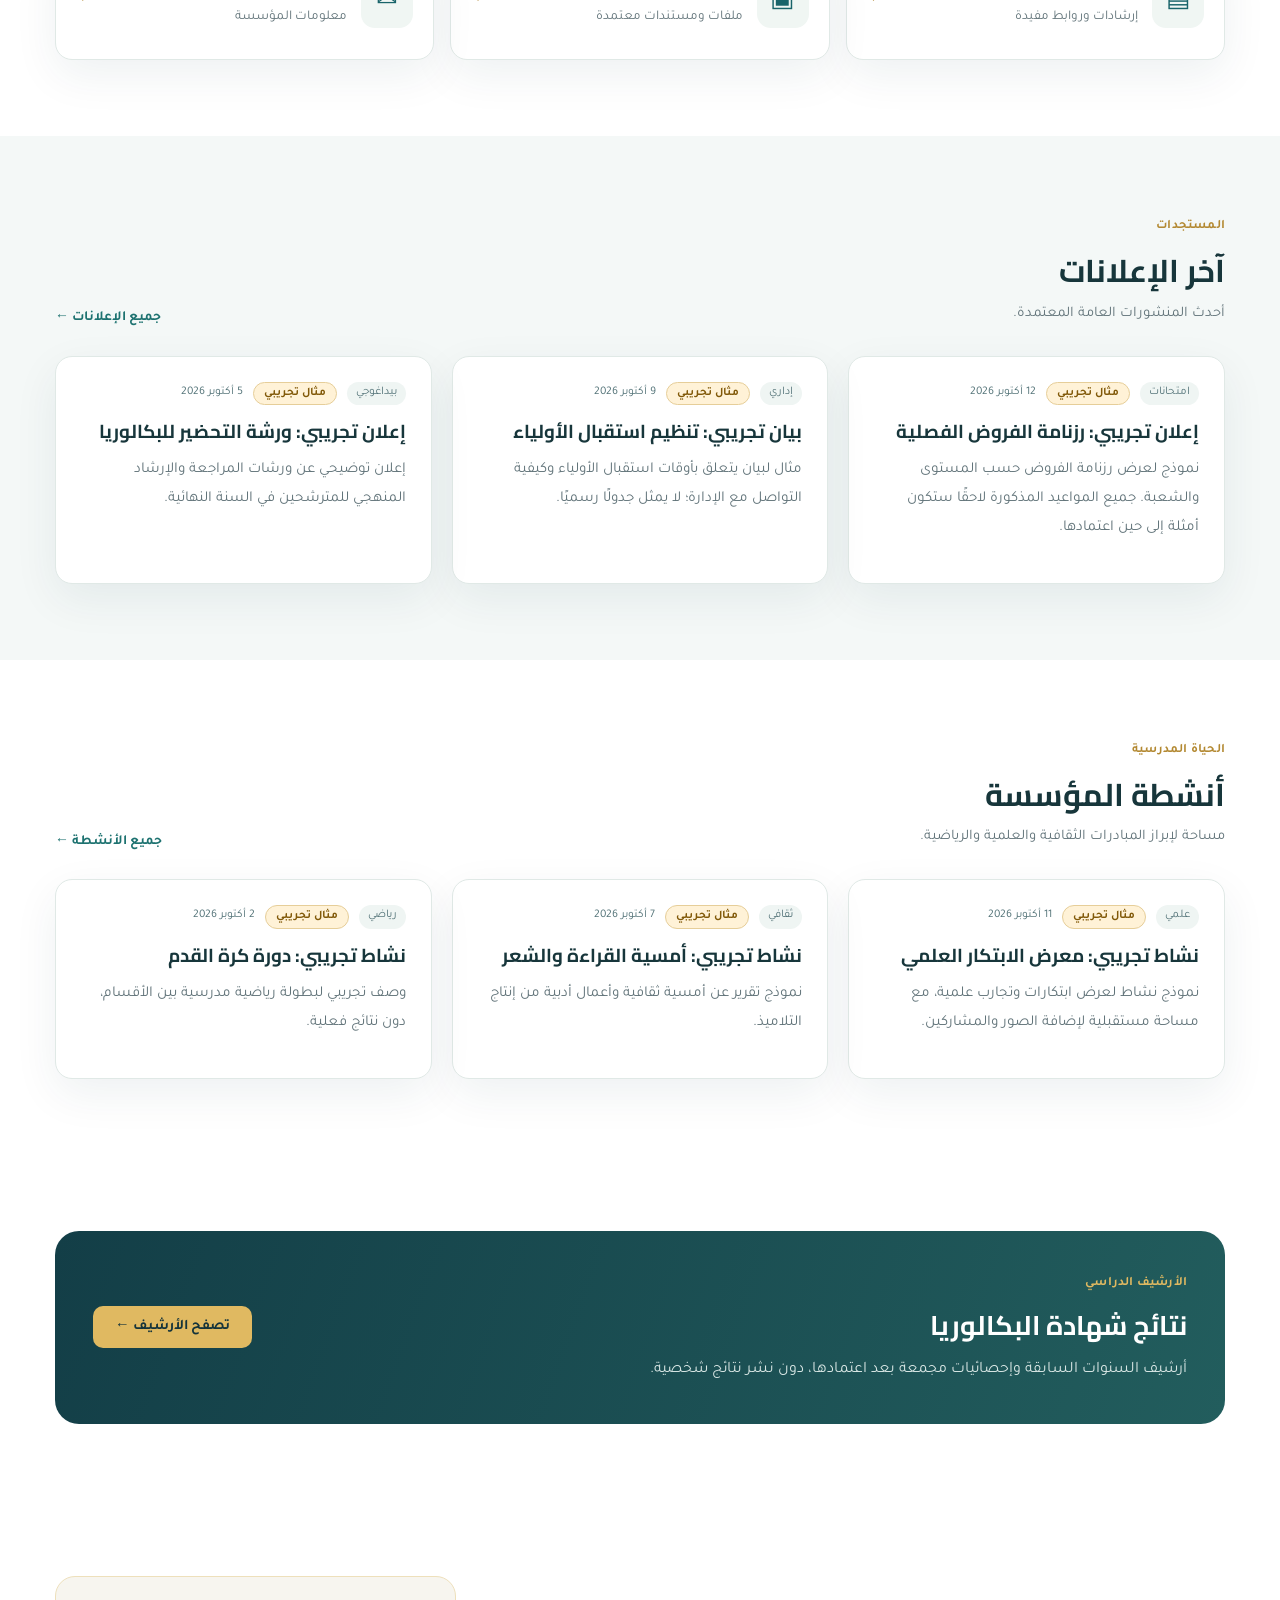
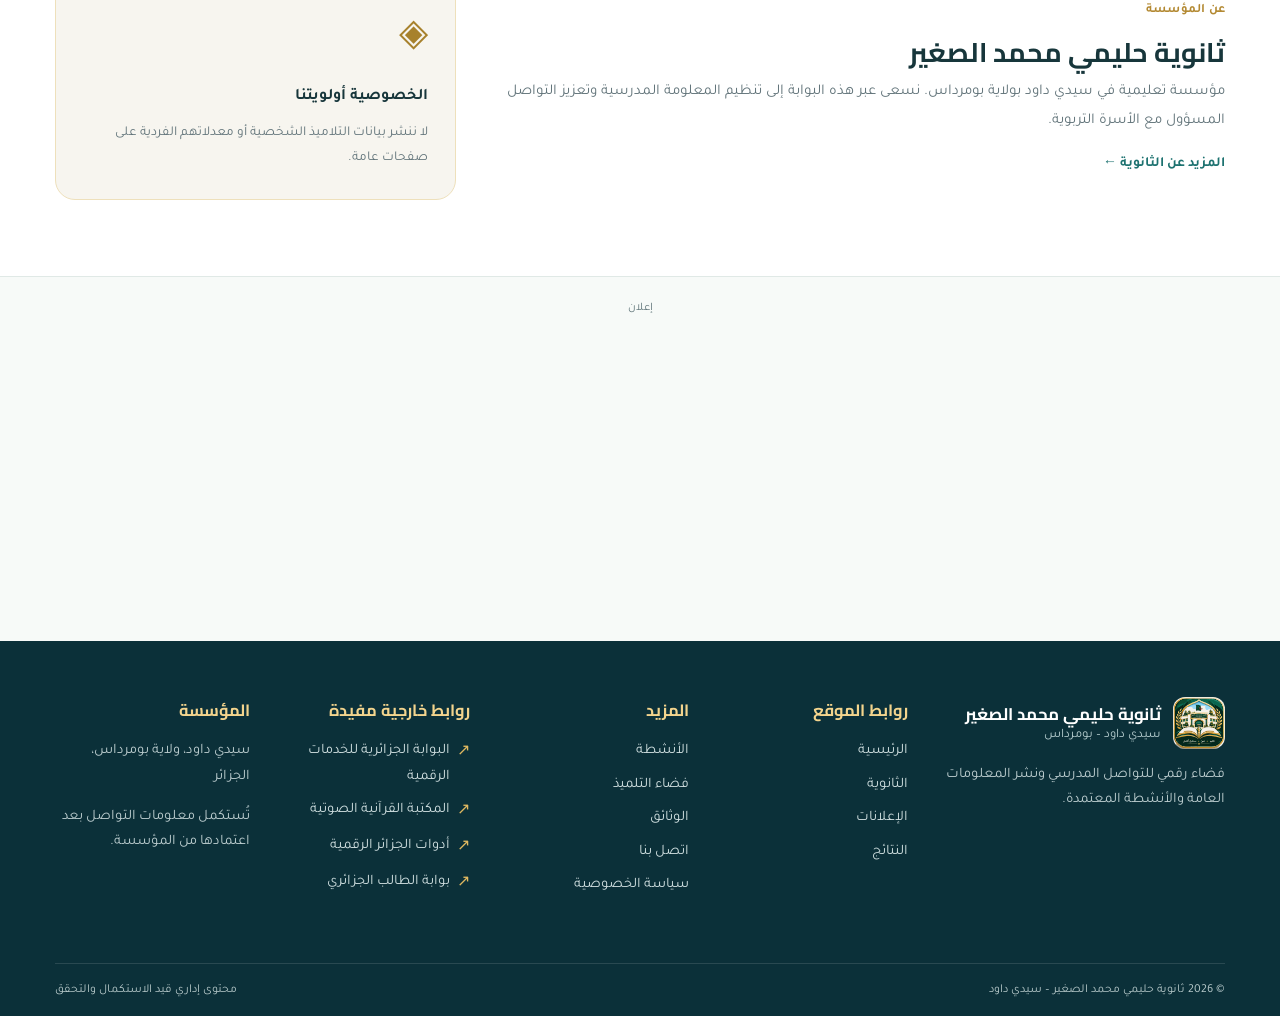
==== commit dacf8a8c: "Correct school name across site and display masthead title on two lines" ====
--- a/index.html
+++ b/index.html
@@ -1,22 +1,22 @@
-<!doctype html><html lang="ar" dir="rtl"><head><meta charset="utf-8"><meta name="viewport" content="width=device-width,initial-scale=1"><meta name="theme-color" content="#133e47"><meta name="color-scheme" content="light"><meta name="description" content="ثانوية حسين محمد الصغير بسيدي داود، بومرداس. تابع الإعلانات والأنشطة والنتائج العامة والوثائق المدرسية."><meta property="og:type" content="website"><meta property="og:locale" content="ar_DZ"><meta property="og:title" content="الرئيسية | ثانوية حسين محمد الصغير – سيدي داود"><meta property="og:description" content="ثانوية حسين محمد الصغير بسيدي داود، بومرداس. تابع الإعلانات والأنشطة والنتائج العامة والوثائق المدرسية."><meta property="og:url" content="https://imadtbn.github.io/sididaoud-bac2025/index.html">
-<meta property="og:site_name" content="ثانوية حسين محمد الصغير – سيدي داود">
+<!doctype html><html lang="ar" dir="rtl"><head><meta charset="utf-8"><meta name="viewport" content="width=device-width,initial-scale=1"><meta name="theme-color" content="#133e47"><meta name="color-scheme" content="light"><meta name="description" content="ثانوية حليمي محمد الصغير بسيدي داود، بومرداس. تابع الإعلانات والأنشطة والنتائج العامة والوثائق المدرسية."><meta property="og:type" content="website"><meta property="og:locale" content="ar_DZ"><meta property="og:title" content="الرئيسية | ثانوية حليمي محمد الصغير – سيدي داود"><meta property="og:description" content="ثانوية حليمي محمد الصغير بسيدي داود، بومرداس. تابع الإعلانات والأنشطة والنتائج العامة والوثائق المدرسية."><meta property="og:url" content="https://imadtbn.github.io/sididaoud-bac2025/index.html">
+<meta property="og:site_name" content="ثانوية حليمي محمد الصغير – سيدي داود">
 <meta property="og:image" content="https://imadtbn.github.io/sididaoud-bac2025/assets/icons/school-emblem-512.png">
 <meta property="og:image:secure_url" content="https://imadtbn.github.io/sididaoud-bac2025/assets/icons/school-emblem-512.png">
 <meta property="og:image:type" content="image/png">
 <meta property="og:image:width" content="512">
 <meta property="og:image:height" content="512">
-<meta property="og:image:alt" content="شعار ثانوية حسين محمد الصغير – سيدي داود: مبنى مدرسي وعلم الجزائر وكتاب مفتوح">
+<meta property="og:image:alt" content="شعار ثانوية حليمي محمد الصغير – سيدي داود: مبنى مدرسي وعلم الجزائر وكتاب مفتوح">
 <meta name="twitter:card" content="summary">
-<meta name="twitter:title" content="الرئيسية | ثانوية حسين محمد الصغير – سيدي داود">
-<meta name="twitter:description" content="ثانوية حسين محمد الصغير بسيدي داود، بومرداس. تابع الإعلانات والأنشطة والنتائج العامة والوثائق المدرسية.">
+<meta name="twitter:title" content="الرئيسية | ثانوية حليمي محمد الصغير – سيدي داود">
+<meta name="twitter:description" content="ثانوية حليمي محمد الصغير بسيدي داود، بومرداس. تابع الإعلانات والأنشطة والنتائج العامة والوثائق المدرسية.">
 <meta name="twitter:image" content="https://imadtbn.github.io/sididaoud-bac2025/assets/icons/school-emblem-512.png">
-<meta name="twitter:image:alt" content="شعار ثانوية حسين محمد الصغير – سيدي داود: مبنى مدرسي وعلم الجزائر وكتاب مفتوح"><link rel="canonical" href="https://imadtbn.github.io/sididaoud-bac2025/index.html"><link rel="icon" href="assets/icons/school-emblem-48.png" type="image/png" sizes="48x48"><link rel="apple-touch-icon" href="assets/icons/school-emblem-192.png"><link rel="manifest" href="manifest.webmanifest"><link rel="preconnect" href="https://fonts.googleapis.com">
+<meta name="twitter:image:alt" content="شعار ثانوية حليمي محمد الصغير – سيدي داود: مبنى مدرسي وعلم الجزائر وكتاب مفتوح"><link rel="canonical" href="https://imadtbn.github.io/sididaoud-bac2025/index.html"><link rel="icon" href="assets/icons/school-emblem-48.png" type="image/png" sizes="48x48"><link rel="apple-touch-icon" href="assets/icons/school-emblem-192.png"><link rel="manifest" href="manifest.webmanifest"><link rel="preconnect" href="https://fonts.googleapis.com">
 <link rel="preconnect" href="https://fonts.gstatic.com" crossorigin>
 <link href="https://fonts.googleapis.com/css2?family=Cairo:wght@600;700;800&amp;family=Tajawal:wght@400;500;700&amp;display=swap" rel="stylesheet">
-<link rel="stylesheet" href="assets/css/main.css"><title>الرئيسية | ثانوية حسين محمد الصغير – سيدي داود</title><script defer src="assets/js/main.js"></script><script defer src="assets/js/site-actions.js"></script><script async src="https://pagead2.googlesyndication.com/pagead/js/adsbygoogle.js?client=ca-pub-5656416032906373" crossorigin="anonymous"></script><script defer src="assets/js/ads.js"></script><script type="application/ld+json">{"@context":"https://schema.org","@type":"WebSite","name":"ثانوية حسين محمد الصغير – سيدي داود","url":"https://imadtbn.github.io/sididaoud-bac2025/","inLanguage":"ar"}</script></head>
+<link rel="stylesheet" href="assets/css/main.css"><title>الرئيسية | ثانوية حليمي محمد الصغير – سيدي داود</title><script defer src="assets/js/main.js"></script><script defer src="assets/js/site-actions.js"></script><script async src="https://pagead2.googlesyndication.com/pagead/js/adsbygoogle.js?client=ca-pub-5656416032906373" crossorigin="anonymous"></script><script defer src="assets/js/ads.js"></script><script type="application/ld+json">{"@context":"https://schema.org","@type":"WebSite","name":"ثانوية حليمي محمد الصغير – سيدي داود","url":"https://imadtbn.github.io/sididaoud-bac2025/","inLanguage":"ar"}</script></head>
 <body data-page="home"><a href="#main" class="skip-link">تجاوز إلى المحتوى</a>
 <header class="site-header"><div class="gov-line"><div class="container">الجمهورية الجزائرية الديمقراطية الشعبية <span>•</span> وزارة التربية الوطنية <span>•</span> مديرية التربية لولاية بومرداس</div></div>
-<div class="container masthead"><a href="index.html" class="brand" aria-label="الصفحة الرئيسية"><span class="brand-emblem brand-emblem--image"><img src="assets/icons/school-emblem-192.png" width="48" height="48" alt="" decoding="async"></span><span><strong>ثانوية حسين محمد الصغير</strong><small>سيدي داود – بومرداس</small></span></a><div class="head-actions"><div class="site-action-buttons">
+<div class="container masthead"><a href="index.html" class="brand" aria-label="الصفحة الرئيسية"><span class="brand-emblem brand-emblem--image"><img src="assets/icons/school-emblem-192.png" width="48" height="48" alt="" decoding="async"></span><span><strong><span class="brand-title-line">ثانوية حليمي</span><span class="brand-title-line">محمد الصغير</span></strong><small>سيدي داود – بومرداس</small></span></a><div class="head-actions"><div class="site-action-buttons">
 <button class="site-action-button" id="site-share" type="button" aria-label="مشاركة الموقع" title="مشاركة الموقع"><svg viewBox="0 0 24 24" width="19" height="19" fill="none" stroke="currentColor" stroke-width="1.8" stroke-linecap="round" stroke-linejoin="round" aria-hidden="true"><circle cx="18" cy="5" r="2.4"/><circle cx="6" cy="12" r="2.4"/><circle cx="18" cy="19" r="2.4"/><path d="M8 11 16 6M8 13l8 5"/></svg><span>مشاركة</span></button>
 <button class="site-action-button action-install" id="site-install" type="button" aria-label="تثبيت الموقع" title="تثبيت الموقع"><svg viewBox="0 0 24 24" width="19" height="19" fill="none" stroke="currentColor" stroke-width="1.8" stroke-linecap="round" stroke-linejoin="round" aria-hidden="true"><path d="M12 3v12m-4-4 4 4 4-4M4 19v2h16v-2"/></svg><span id="install-label">تثبيت التطبيق</span></button>
 </div><a class="header-shortcut" href="announcements.html">◉ <span>آخر الإعلانات</span></a><button class="mobile-toggle" type="button" id="nav-toggle" aria-controls="mobile-menu" aria-expanded="false" aria-label="فتح القائمة"><span>☰</span></button></div></div>
@@ -36,13 +36,13 @@
 </div>
 </aside>
 <main id="main">
-<section class="hero"><div class="container hero-grid"><div class="hero-content"><span class="hero-chip">◈ الموقع الإلكتروني للثانوية</span><h1>معًا نحو <em>التميز</em><br>في مسيرتنا التعليمية</h1><p>مرحبًا بكم في الفضاء الإلكتروني لثانوية حسين محمد الصغير بسيدي داود. هنا تجدون أخبار المؤسسة وإعلاناتها وأنشطتها والمعلومات المدرسية العامة.</p><div class="hero-buttons"><a class="button button-gold" href="announcements.html">آخر الإعلانات <span aria-hidden="true">←</span></a><a class="button button-border" href="about.html">تعرف على الثانوية</a></div><div class="hero-perks"><span>✓ محتوى منظم</span><span>✓ متوافق مع الهاتف</span><span>✓ أرشيف مدرسي</span></div></div><div class="hero-visual" aria-hidden="true"><div class="visual-frame"><span class="visual-book">▤</span><div class="visual-motto">العلم • الاجتهاد • النجاح</div><div class="visual-line"></div><p>بالمعرفة نبني<br>مستقبلًا أفضل</p></div></div></div></section>
+<section class="hero"><div class="container hero-grid"><div class="hero-content"><span class="hero-chip">◈ الموقع الإلكتروني للثانوية</span><h1>معًا نحو <em>التميز</em><br>في مسيرتنا التعليمية</h1><p>مرحبًا بكم في الفضاء الإلكتروني لثانوية حليمي محمد الصغير بسيدي داود. هنا تجدون أخبار المؤسسة وإعلاناتها وأنشطتها والمعلومات المدرسية العامة.</p><div class="hero-buttons"><a class="button button-gold" href="announcements.html">آخر الإعلانات <span aria-hidden="true">←</span></a><a class="button button-border" href="about.html">تعرف على الثانوية</a></div><div class="hero-perks"><span>✓ محتوى منظم</span><span>✓ متوافق مع الهاتف</span><span>✓ أرشيف مدرسي</span></div></div><div class="hero-visual" aria-hidden="true"><div class="visual-frame"><span class="visual-book">▤</span><div class="visual-motto">العلم • الاجتهاد • النجاح</div><div class="visual-line"></div><p>بالمعرفة نبني<br>مستقبلًا أفضل</p></div></div></div></section>
 <section class="banner"><div class="container banner-inner"><strong>◉ تنبيه للزوار</strong><p>ستُنشر المعلومات المدرسية العامة والمستجدات بعد اعتمادها من إدارة الثانوية.</p><a href="announcements.html">الإعلانات ←</a></div></section>
 <section class="container section"><div class="section-heading"><div><span class="eyebrow">وصول سريع</span><h2>بوابتك إلى خدمات الثانوية</h2><p>اختر القسم المناسب للوصول السريع إلى المعلومات.</p></div></div><div class="links-grid"><a class="link-card" href="announcements.html"><span class="feature-icon" aria-hidden="true">◉</span><span><strong>الإعلانات والمنشورات</strong><small>البيانات والتنبيهات الرسمية</small></span><span class="link-arrow" aria-hidden="true">←</span></a><a class="link-card" href="results.html"><span class="feature-icon" aria-hidden="true">✧</span><span><strong>النتائج والإنجازات</strong><small>الأرشيف والمؤشرات العامة</small></span><span class="link-arrow" aria-hidden="true">←</span></a><a class="link-card" href="activities.html"><span class="feature-icon" aria-hidden="true">◇</span><span><strong>الحياة المدرسية</strong><small>الفعاليات والمبادرات</small></span><span class="link-arrow" aria-hidden="true">←</span></a><a class="link-card" href="students.html"><span class="feature-icon" aria-hidden="true">▤</span><span><strong>فضاء التلميذ</strong><small>إرشادات وروابط مفيدة</small></span><span class="link-arrow" aria-hidden="true">←</span></a><a class="link-card" href="documents.html"><span class="feature-icon" aria-hidden="true">▣</span><span><strong>الوثائق</strong><small>ملفات ومستندات معتمدة</small></span><span class="link-arrow" aria-hidden="true">←</span></a><a class="link-card" href="contact.html"><span class="feature-icon" aria-hidden="true">✉</span><span><strong>التواصل</strong><small>معلومات المؤسسة</small></span><span class="link-arrow" aria-hidden="true">←</span></a></div></section>
 <section class="section section-tint"><div class="container"><div class="section-heading"><div><span class="eyebrow">المستجدات</span><h2>آخر الإعلانات</h2><p>أحدث المنشورات العامة المعتمدة.</p></div><a class="inline-link" href="announcements.html">جميع الإعلانات ←</a></div><div id="home-announcements" class="items-grid" aria-live="polite"><div class="empty-state"><div class="empty-icon" aria-hidden="true">▤</div><h3>لا توجد إعلانات منشورة حاليًا</h3><p>ستُعرض المواد هنا بعد مراجعتها واعتماد نشرها من إدارة المؤسسة.</p></div></div></div></section>
 <section class="section container"><div class="section-heading"><div><span class="eyebrow">الحياة المدرسية</span><h2>أنشطة المؤسسة</h2><p>مساحة لإبراز المبادرات الثقافية والعلمية والرياضية.</p></div><a class="inline-link" href="activities.html">جميع الأنشطة ←</a></div><div id="home-activities" class="items-grid" aria-live="polite"><div class="empty-state"><div class="empty-icon" aria-hidden="true">▤</div><h3>لا توجد أنشطة منشورة حاليًا</h3><p>ستُعرض المواد هنا بعد مراجعتها واعتماد نشرها من إدارة المؤسسة.</p></div></div></section>
 <section class="section container"><div class="cta"><div><span class="eyebrow">الأرشيف الدراسي</span><h2>نتائج شهادة البكالوريا</h2><p>أرشيف السنوات السابقة وإحصائيات مجمعة بعد اعتمادها، دون نشر نتائج شخصية.</p></div><a class="button button-gold" href="results.html">تصفح الأرشيف ←</a></div></section>
-<section class="section container"><div class="about-strip"><div><span class="eyebrow">عن المؤسسة</span><h2>ثانوية حسين محمد الصغير</h2><p>مؤسسة تعليمية في سيدي داود بولاية بومرداس. نسعى عبر هذه البوابة إلى تنظيم المعلومة المدرسية وتعزيز التواصل المسؤول مع الأسرة التربوية.</p><a class="inline-link" href="about.html">المزيد عن الثانوية ←</a></div><aside class="about-callout"><span>◈</span><strong>الخصوصية أولويتنا</strong><p>لا ننشر بيانات التلاميذ الشخصية أو معدلاتهم الفردية على صفحات عامة.</p></aside></div></section>
+<section class="section container"><div class="about-strip"><div><span class="eyebrow">عن المؤسسة</span><h2>ثانوية حليمي محمد الصغير</h2><p>مؤسسة تعليمية في سيدي داود بولاية بومرداس. نسعى عبر هذه البوابة إلى تنظيم المعلومة المدرسية وتعزيز التواصل المسؤول مع الأسرة التربوية.</p><a class="inline-link" href="about.html">المزيد عن الثانوية ←</a></div><aside class="about-callout"><span>◈</span><strong>الخصوصية أولويتنا</strong><p>لا ننشر بيانات التلاميذ الشخصية أو معدلاتهم الفردية على صفحات عامة.</p></aside></div></section>
 </main>
 <aside class="ad-placement ad-placement--before-footer" data-ad-placement="auto" aria-label="إعلان">
 <div class="ad-placement__inner">
@@ -57,9 +57,9 @@
 </div>
 </div>
 </aside>
-<footer class="footer"><div class="container footer-main"><div class="footer-brand"><a href="index.html" class="brand"><span class="brand-emblem brand-emblem--image"><img src="assets/icons/school-emblem-192.png" width="48" height="48" alt="" decoding="async"></span><span><strong>ثانوية حسين محمد الصغير</strong><small>سيدي داود – بومرداس</small></span></a><p>فضاء رقمي للتواصل المدرسي ونشر المعلومات العامة والأنشطة المعتمدة.</p></div><div><h2>روابط الموقع</h2><a href="index.html">الرئيسية</a><a href="about.html">الثانوية</a><a href="announcements.html">الإعلانات</a><a href="results.html">النتائج</a></div><div><h2>المزيد</h2><a href="activities.html">الأنشطة</a><a href="students.html">فضاء التلميذ</a><a href="documents.html">الوثائق</a><a href="contact.html">اتصل بنا</a><a href="privacy.html">سياسة الخصوصية</a></div><div class="footer-external"><h2>روابط خارجية مفيدة</h2>
+<footer class="footer"><div class="container footer-main"><div class="footer-brand"><a href="index.html" class="brand"><span class="brand-emblem brand-emblem--image"><img src="assets/icons/school-emblem-192.png" width="48" height="48" alt="" decoding="async"></span><span><strong>ثانوية حليمي محمد الصغير</strong><small>سيدي داود – بومرداس</small></span></a><p>فضاء رقمي للتواصل المدرسي ونشر المعلومات العامة والأنشطة المعتمدة.</p></div><div><h2>روابط الموقع</h2><a href="index.html">الرئيسية</a><a href="about.html">الثانوية</a><a href="announcements.html">الإعلانات</a><a href="results.html">النتائج</a></div><div><h2>المزيد</h2><a href="activities.html">الأنشطة</a><a href="students.html">فضاء التلميذ</a><a href="documents.html">الوثائق</a><a href="contact.html">اتصل بنا</a><a href="privacy.html">سياسة الخصوصية</a></div><div class="footer-external"><h2>روابط خارجية مفيدة</h2>
 <a href="https://imadtbn.github.io/dz_portal/" target="_blank" rel="noopener noreferrer"><span aria-hidden="true">↗</span> البوابة الجزائرية للخدمات الرقمية</a>
 <a href="https://imadtbn.github.io/quran-mp3/" target="_blank" rel="noopener noreferrer"><span aria-hidden="true">↗</span> المكتبة القرآنية الصوتية</a>
 <a href="https://imadtbn.github.io/tools-dz/" target="_blank" rel="noopener noreferrer"><span aria-hidden="true">↗</span> أدوات الجزائر الرقمية</a>
 <a href="https://imadtbn.github.io/student-dz/" target="_blank" rel="noopener noreferrer"><span aria-hidden="true">↗</span> بوابة الطالب الجزائري</a>
-</div><div><h2>المؤسسة</h2><p>سيدي داود، ولاية بومرداس، الجزائر</p><p class="footer-caption">تُستكمل معلومات التواصل بعد اعتمادها من المؤسسة.</p></div></div><div class="container footer-bottom"><span>© <span id="year">2026</span> ثانوية حسين محمد الصغير – سيدي داود</span><span>محتوى إداري قيد الاستكمال والتحقق</span></div></footer></body></html>+</div><div><h2>المؤسسة</h2><p>سيدي داود، ولاية بومرداس، الجزائر</p><p class="footer-caption">تُستكمل معلومات التواصل بعد اعتمادها من المؤسسة.</p></div></div><div class="container footer-bottom"><span>© <span id="year">2026</span> ثانوية حليمي محمد الصغير – سيدي داود</span><span>محتوى إداري قيد الاستكمال والتحقق</span></div></footer></body></html>
--- a/assets/css/main.css
+++ b/assets/css/main.css
@@ -198,3 +198,31 @@
 @media(max-width:420px){
  .masthead .brand .brand-emblem--image{width:36px;height:36px;flex-basis:36px}
 }
+
+/* Two-line school identity in the masthead, without truncation on mobile. */
+.masthead .brand-title-line{display:block;white-space:nowrap}
+.masthead .brand strong{line-height:1.3}
+.masthead .brand small{margin-top:2px}
+@media(max-width:760px){
+  .masthead{gap:6px}
+  .masthead>.brand{flex:1 1 auto;min-width:0;gap:6px}
+  .masthead>.brand>span:last-child{min-width:0}
+  .masthead>.brand strong{
+    font-size:clamp(.77rem,3.35vw,.92rem);
+    line-height:1.38;
+    overflow:visible;
+    text-overflow:clip;
+    white-space:normal;
+  }
+  .masthead>.brand .brand-title-line{white-space:nowrap}
+  .masthead>.brand small{font-size:clamp(.59rem,2.5vw,.71rem);line-height:1.3}
+  .masthead .head-actions{flex:0 0 auto}
+}
+@media(max-width:360px){
+  .masthead{gap:4px}
+  .masthead>.brand{gap:5px}
+  .masthead .brand .brand-emblem--image{width:32px;height:32px;flex-basis:32px}
+  .masthead .head-actions,.masthead .site-action-buttons{gap:4px}
+  .masthead .site-action-button{width:36px;height:40px;min-height:40px;padding:7px}
+  .masthead .mobile-toggle{width:38px;height:40px}
+}
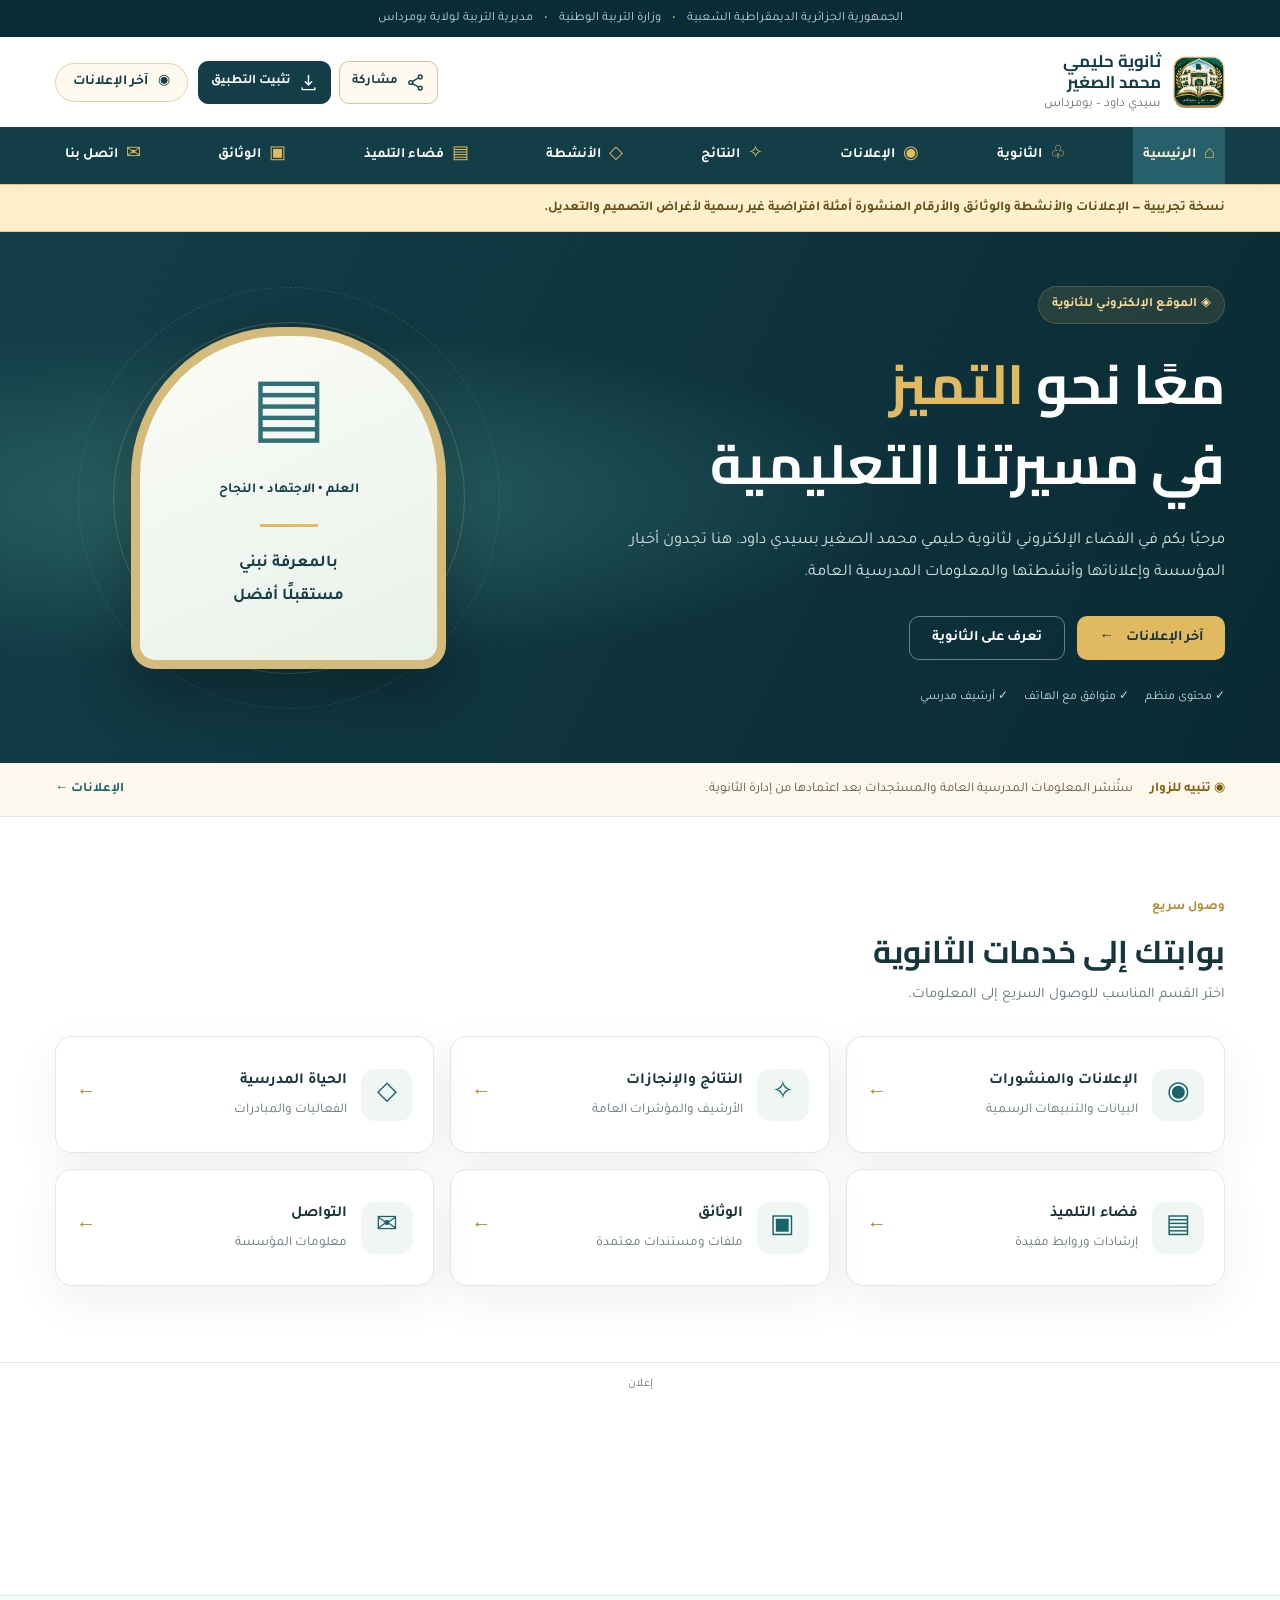
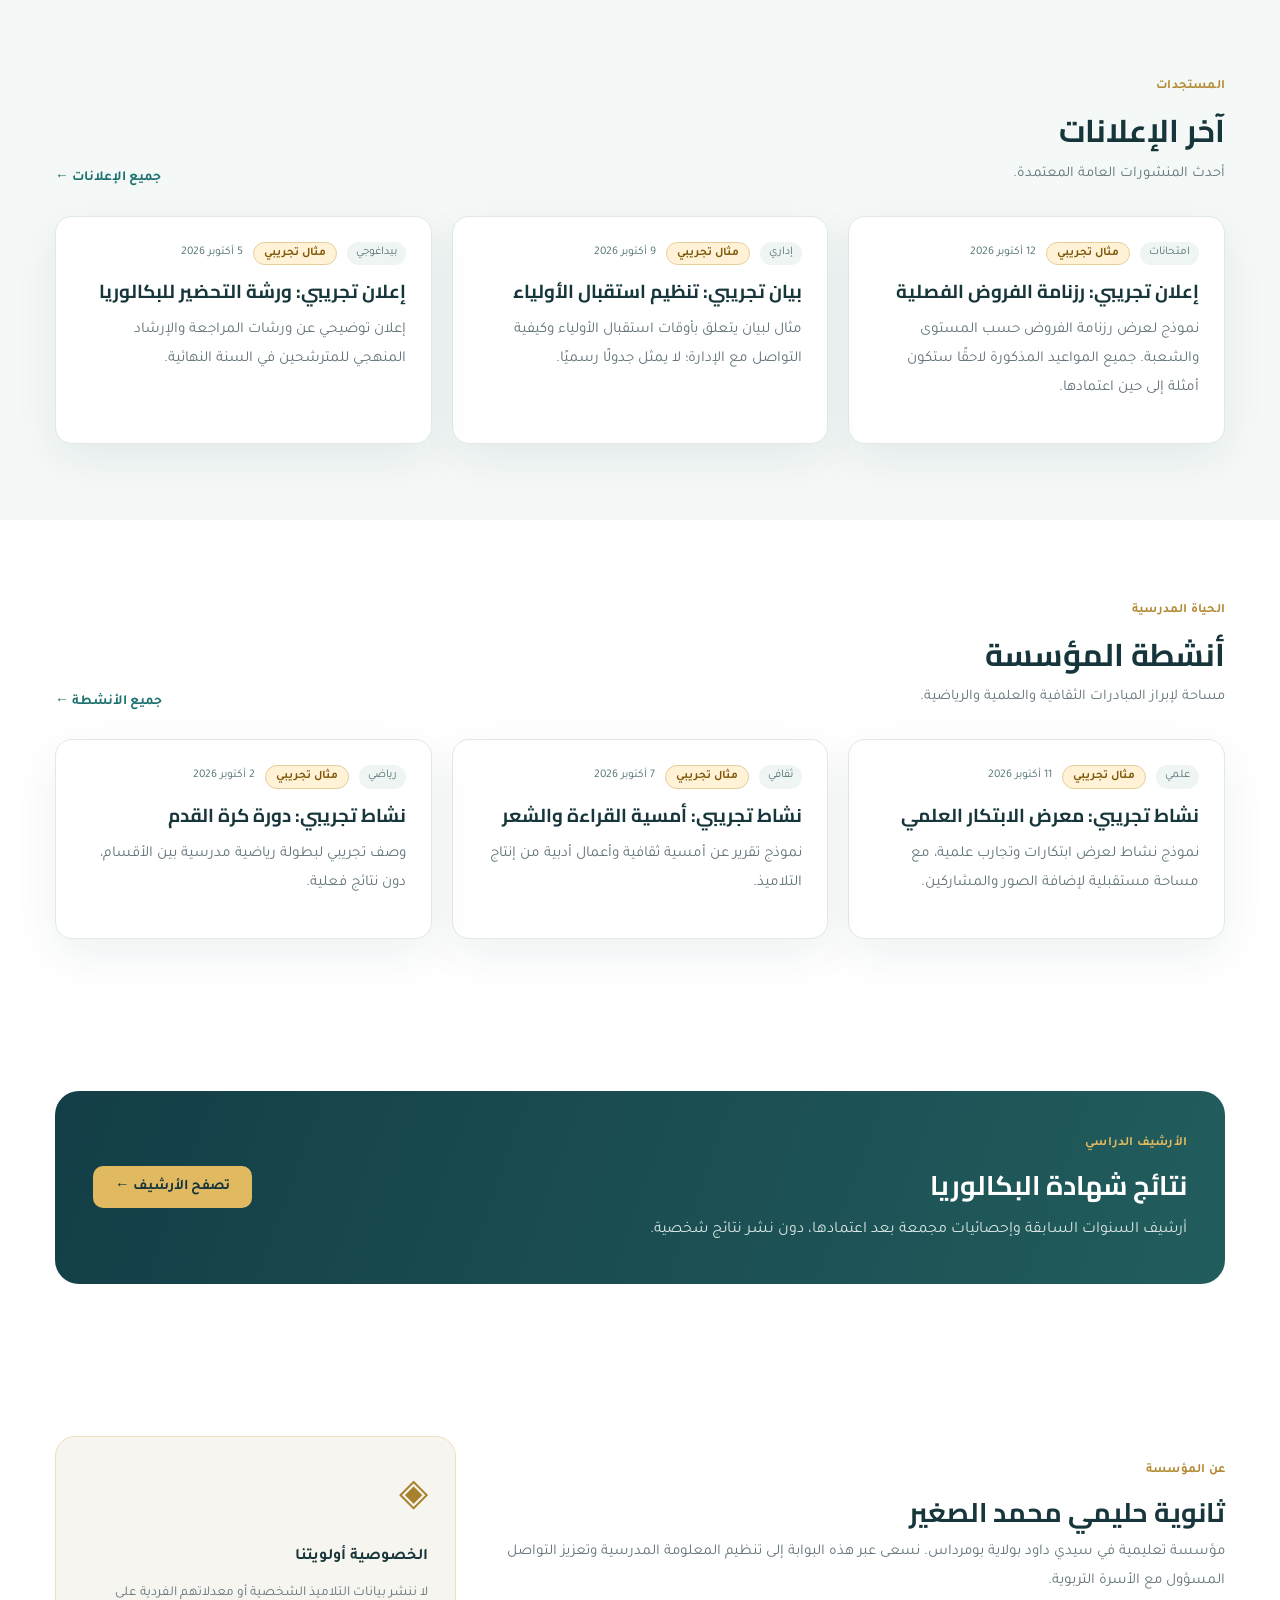
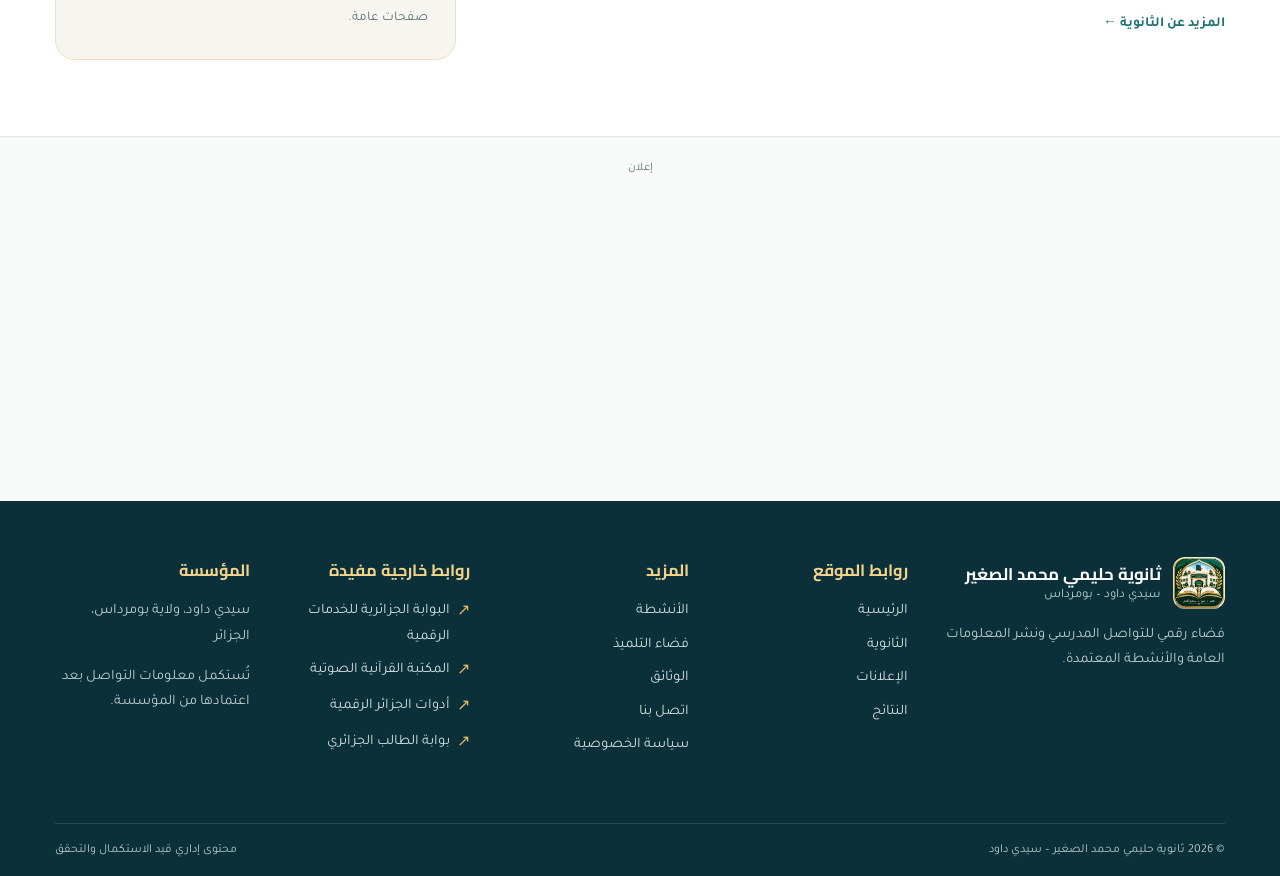
==== commit 0af15a3d: "Move primary AdSense below page introductions and reduce mobile reserved height" ====
--- a/index.html
+++ b/index.html
@@ -22,7 +22,11 @@
 </div><a class="header-shortcut" href="announcements.html">◉ <span>آخر الإعلانات</span></a><button class="mobile-toggle" type="button" id="nav-toggle" aria-controls="mobile-menu" aria-expanded="false" aria-label="فتح القائمة"><span>☰</span></button></div></div>
 <nav class="desktop-nav" aria-label="التنقل الرئيسي"><div class="container nav-list"><a class="nav-item" href="index.html"><span class="nav-symbol" aria-hidden="true">⌂</span>الرئيسية</a><a class="nav-item" href="about.html"><span class="nav-symbol" aria-hidden="true">♧</span>الثانوية</a><a class="nav-item" href="announcements.html"><span class="nav-symbol" aria-hidden="true">◉</span>الإعلانات</a><a class="nav-item" href="results.html"><span class="nav-symbol" aria-hidden="true">✧</span>النتائج</a><a class="nav-item" href="activities.html"><span class="nav-symbol" aria-hidden="true">◇</span>الأنشطة</a><a class="nav-item" href="students.html"><span class="nav-symbol" aria-hidden="true">▤</span>فضاء التلميذ</a><a class="nav-item" href="documents.html"><span class="nav-symbol" aria-hidden="true">▣</span>الوثائق</a><a class="nav-item" href="contact.html"><span class="nav-symbol" aria-hidden="true">✉</span>اتصل بنا</a></div></nav>
 <nav class="mobile-menu" id="mobile-menu" aria-label="قائمة الهاتف" inert><div class="menu-heading"><strong>القائمة الرئيسية</strong><button id="nav-close" aria-label="إغلاق القائمة" type="button">×</button></div><a class="nav-item" href="index.html"><span class="nav-symbol" aria-hidden="true">⌂</span>الرئيسية</a><a class="nav-item" href="about.html"><span class="nav-symbol" aria-hidden="true">♧</span>الثانوية</a><a class="nav-item" href="announcements.html"><span class="nav-symbol" aria-hidden="true">◉</span>الإعلانات</a><a class="nav-item" href="results.html"><span class="nav-symbol" aria-hidden="true">✧</span>النتائج</a><a class="nav-item" href="activities.html"><span class="nav-symbol" aria-hidden="true">◇</span>الأنشطة</a><a class="nav-item" href="students.html"><span class="nav-symbol" aria-hidden="true">▤</span>فضاء التلميذ</a><a class="nav-item" href="documents.html"><span class="nav-symbol" aria-hidden="true">▣</span>الوثائق</a><a class="nav-item" href="contact.html"><span class="nav-symbol" aria-hidden="true">✉</span>اتصل بنا</a><a class="nav-item" href="privacy.html">◈ سياسة الخصوصية</a></nav><button id="nav-overlay" class="nav-overlay" tabindex="-1" aria-label="إغلاق القائمة"></button></header>
-<aside class="ad-placement ad-placement--after-header" data-ad-placement="fluid" aria-label="إعلان">
+<main id="main">
+<section class="hero"><div class="container hero-grid"><div class="hero-content"><span class="hero-chip">◈ الموقع الإلكتروني للثانوية</span><h1>معًا نحو <em>التميز</em><br>في مسيرتنا التعليمية</h1><p>مرحبًا بكم في الفضاء الإلكتروني لثانوية حليمي محمد الصغير بسيدي داود. هنا تجدون أخبار المؤسسة وإعلاناتها وأنشطتها والمعلومات المدرسية العامة.</p><div class="hero-buttons"><a class="button button-gold" href="announcements.html">آخر الإعلانات <span aria-hidden="true">←</span></a><a class="button button-border" href="about.html">تعرف على الثانوية</a></div><div class="hero-perks"><span>✓ محتوى منظم</span><span>✓ متوافق مع الهاتف</span><span>✓ أرشيف مدرسي</span></div></div><div class="hero-visual" aria-hidden="true"><div class="visual-frame"><span class="visual-book">▤</span><div class="visual-motto">العلم • الاجتهاد • النجاح</div><div class="visual-line"></div><p>بالمعرفة نبني<br>مستقبلًا أفضل</p></div></div></div></section>
+<section class="banner"><div class="container banner-inner"><strong>◉ تنبيه للزوار</strong><p>ستُنشر المعلومات المدرسية العامة والمستجدات بعد اعتمادها من إدارة الثانوية.</p><a href="announcements.html">الإعلانات ←</a></div></section>
+<section class="container section"><div class="section-heading"><div><span class="eyebrow">وصول سريع</span><h2>بوابتك إلى خدمات الثانوية</h2><p>اختر القسم المناسب للوصول السريع إلى المعلومات.</p></div></div><div class="links-grid"><a class="link-card" href="announcements.html"><span class="feature-icon" aria-hidden="true">◉</span><span><strong>الإعلانات والمنشورات</strong><small>البيانات والتنبيهات الرسمية</small></span><span class="link-arrow" aria-hidden="true">←</span></a><a class="link-card" href="results.html"><span class="feature-icon" aria-hidden="true">✧</span><span><strong>النتائج والإنجازات</strong><small>الأرشيف والمؤشرات العامة</small></span><span class="link-arrow" aria-hidden="true">←</span></a><a class="link-card" href="activities.html"><span class="feature-icon" aria-hidden="true">◇</span><span><strong>الحياة المدرسية</strong><small>الفعاليات والمبادرات</small></span><span class="link-arrow" aria-hidden="true">←</span></a><a class="link-card" href="students.html"><span class="feature-icon" aria-hidden="true">▤</span><span><strong>فضاء التلميذ</strong><small>إرشادات وروابط مفيدة</small></span><span class="link-arrow" aria-hidden="true">←</span></a><a class="link-card" href="documents.html"><span class="feature-icon" aria-hidden="true">▣</span><span><strong>الوثائق</strong><small>ملفات ومستندات معتمدة</small></span><span class="link-arrow" aria-hidden="true">←</span></a><a class="link-card" href="contact.html"><span class="feature-icon" aria-hidden="true">✉</span><span><strong>التواصل</strong><small>معلومات المؤسسة</small></span><span class="link-arrow" aria-hidden="true">←</span></a></div></section>
+<aside class="ad-placement ad-placement--in-content" data-ad-placement="fluid" aria-label="إعلان">
 <div class="ad-placement__inner">
 <div class="ad-placement__label" aria-hidden="true">إعلان</div>
 <div class="ad-placement__creative">
@@ -35,10 +39,6 @@
 </div>
 </div>
 </aside>
-<main id="main">
-<section class="hero"><div class="container hero-grid"><div class="hero-content"><span class="hero-chip">◈ الموقع الإلكتروني للثانوية</span><h1>معًا نحو <em>التميز</em><br>في مسيرتنا التعليمية</h1><p>مرحبًا بكم في الفضاء الإلكتروني لثانوية حليمي محمد الصغير بسيدي داود. هنا تجدون أخبار المؤسسة وإعلاناتها وأنشطتها والمعلومات المدرسية العامة.</p><div class="hero-buttons"><a class="button button-gold" href="announcements.html">آخر الإعلانات <span aria-hidden="true">←</span></a><a class="button button-border" href="about.html">تعرف على الثانوية</a></div><div class="hero-perks"><span>✓ محتوى منظم</span><span>✓ متوافق مع الهاتف</span><span>✓ أرشيف مدرسي</span></div></div><div class="hero-visual" aria-hidden="true"><div class="visual-frame"><span class="visual-book">▤</span><div class="visual-motto">العلم • الاجتهاد • النجاح</div><div class="visual-line"></div><p>بالمعرفة نبني<br>مستقبلًا أفضل</p></div></div></div></section>
-<section class="banner"><div class="container banner-inner"><strong>◉ تنبيه للزوار</strong><p>ستُنشر المعلومات المدرسية العامة والمستجدات بعد اعتمادها من إدارة الثانوية.</p><a href="announcements.html">الإعلانات ←</a></div></section>
-<section class="container section"><div class="section-heading"><div><span class="eyebrow">وصول سريع</span><h2>بوابتك إلى خدمات الثانوية</h2><p>اختر القسم المناسب للوصول السريع إلى المعلومات.</p></div></div><div class="links-grid"><a class="link-card" href="announcements.html"><span class="feature-icon" aria-hidden="true">◉</span><span><strong>الإعلانات والمنشورات</strong><small>البيانات والتنبيهات الرسمية</small></span><span class="link-arrow" aria-hidden="true">←</span></a><a class="link-card" href="results.html"><span class="feature-icon" aria-hidden="true">✧</span><span><strong>النتائج والإنجازات</strong><small>الأرشيف والمؤشرات العامة</small></span><span class="link-arrow" aria-hidden="true">←</span></a><a class="link-card" href="activities.html"><span class="feature-icon" aria-hidden="true">◇</span><span><strong>الحياة المدرسية</strong><small>الفعاليات والمبادرات</small></span><span class="link-arrow" aria-hidden="true">←</span></a><a class="link-card" href="students.html"><span class="feature-icon" aria-hidden="true">▤</span><span><strong>فضاء التلميذ</strong><small>إرشادات وروابط مفيدة</small></span><span class="link-arrow" aria-hidden="true">←</span></a><a class="link-card" href="documents.html"><span class="feature-icon" aria-hidden="true">▣</span><span><strong>الوثائق</strong><small>ملفات ومستندات معتمدة</small></span><span class="link-arrow" aria-hidden="true">←</span></a><a class="link-card" href="contact.html"><span class="feature-icon" aria-hidden="true">✉</span><span><strong>التواصل</strong><small>معلومات المؤسسة</small></span><span class="link-arrow" aria-hidden="true">←</span></a></div></section>
 <section class="section section-tint"><div class="container"><div class="section-heading"><div><span class="eyebrow">المستجدات</span><h2>آخر الإعلانات</h2><p>أحدث المنشورات العامة المعتمدة.</p></div><a class="inline-link" href="announcements.html">جميع الإعلانات ←</a></div><div id="home-announcements" class="items-grid" aria-live="polite"><div class="empty-state"><div class="empty-icon" aria-hidden="true">▤</div><h3>لا توجد إعلانات منشورة حاليًا</h3><p>ستُعرض المواد هنا بعد مراجعتها واعتماد نشرها من إدارة المؤسسة.</p></div></div></div></section>
 <section class="section container"><div class="section-heading"><div><span class="eyebrow">الحياة المدرسية</span><h2>أنشطة المؤسسة</h2><p>مساحة لإبراز المبادرات الثقافية والعلمية والرياضية.</p></div><a class="inline-link" href="activities.html">جميع الأنشطة ←</a></div><div id="home-activities" class="items-grid" aria-live="polite"><div class="empty-state"><div class="empty-icon" aria-hidden="true">▤</div><h3>لا توجد أنشطة منشورة حاليًا</h3><p>ستُعرض المواد هنا بعد مراجعتها واعتماد نشرها من إدارة المؤسسة.</p></div></div></section>
 <section class="section container"><div class="cta"><div><span class="eyebrow">الأرشيف الدراسي</span><h2>نتائج شهادة البكالوريا</h2><p>أرشيف السنوات السابقة وإحصائيات مجمعة بعد اعتمادها، دون نشر نتائج شخصية.</p></div><a class="button button-gold" href="results.html">تصفح الأرشيف ←</a></div></section>
--- a/assets/css/main.css
+++ b/assets/css/main.css
@@ -226,3 +226,30 @@
   .masthead .site-action-button{width:36px;height:40px;min-height:40px;padding:7px}
   .masthead .mobile-toggle{width:38px;height:40px}
 }
+
+
+/* In-content first ad: hero and page headings stay unobstructed.
+   Reserve a compact mobile slot; do not crop real AdSense creative heights. */
+.ad-placement--in-content{
+  background:#fff;
+  border-block-start:1px solid var(--line);
+  border-block-end:1px solid var(--line);
+  padding:13px 16px 17px;
+}
+.ad-placement--in-content .ad-placement__inner{width:100%;max-width:760px}
+.ad-placement--in-content .ad-placement__label{
+  margin-block-end:5px;
+  min-height:17px;
+  line-height:17px;
+}
+.ad-placement--in-content .ad-placement__creative{min-height:180px}
+@media(max-width:760px){
+  .ad-placement--in-content{padding:8px 12px 11px}
+  .ad-placement--in-content .ad-placement__creative{min-height:125px}
+  .ad-placement--in-content .ad-placement__label{
+    font-size:.66rem;
+    min-height:16px;
+    line-height:16px;
+    margin-block-end:4px;
+  }
+}
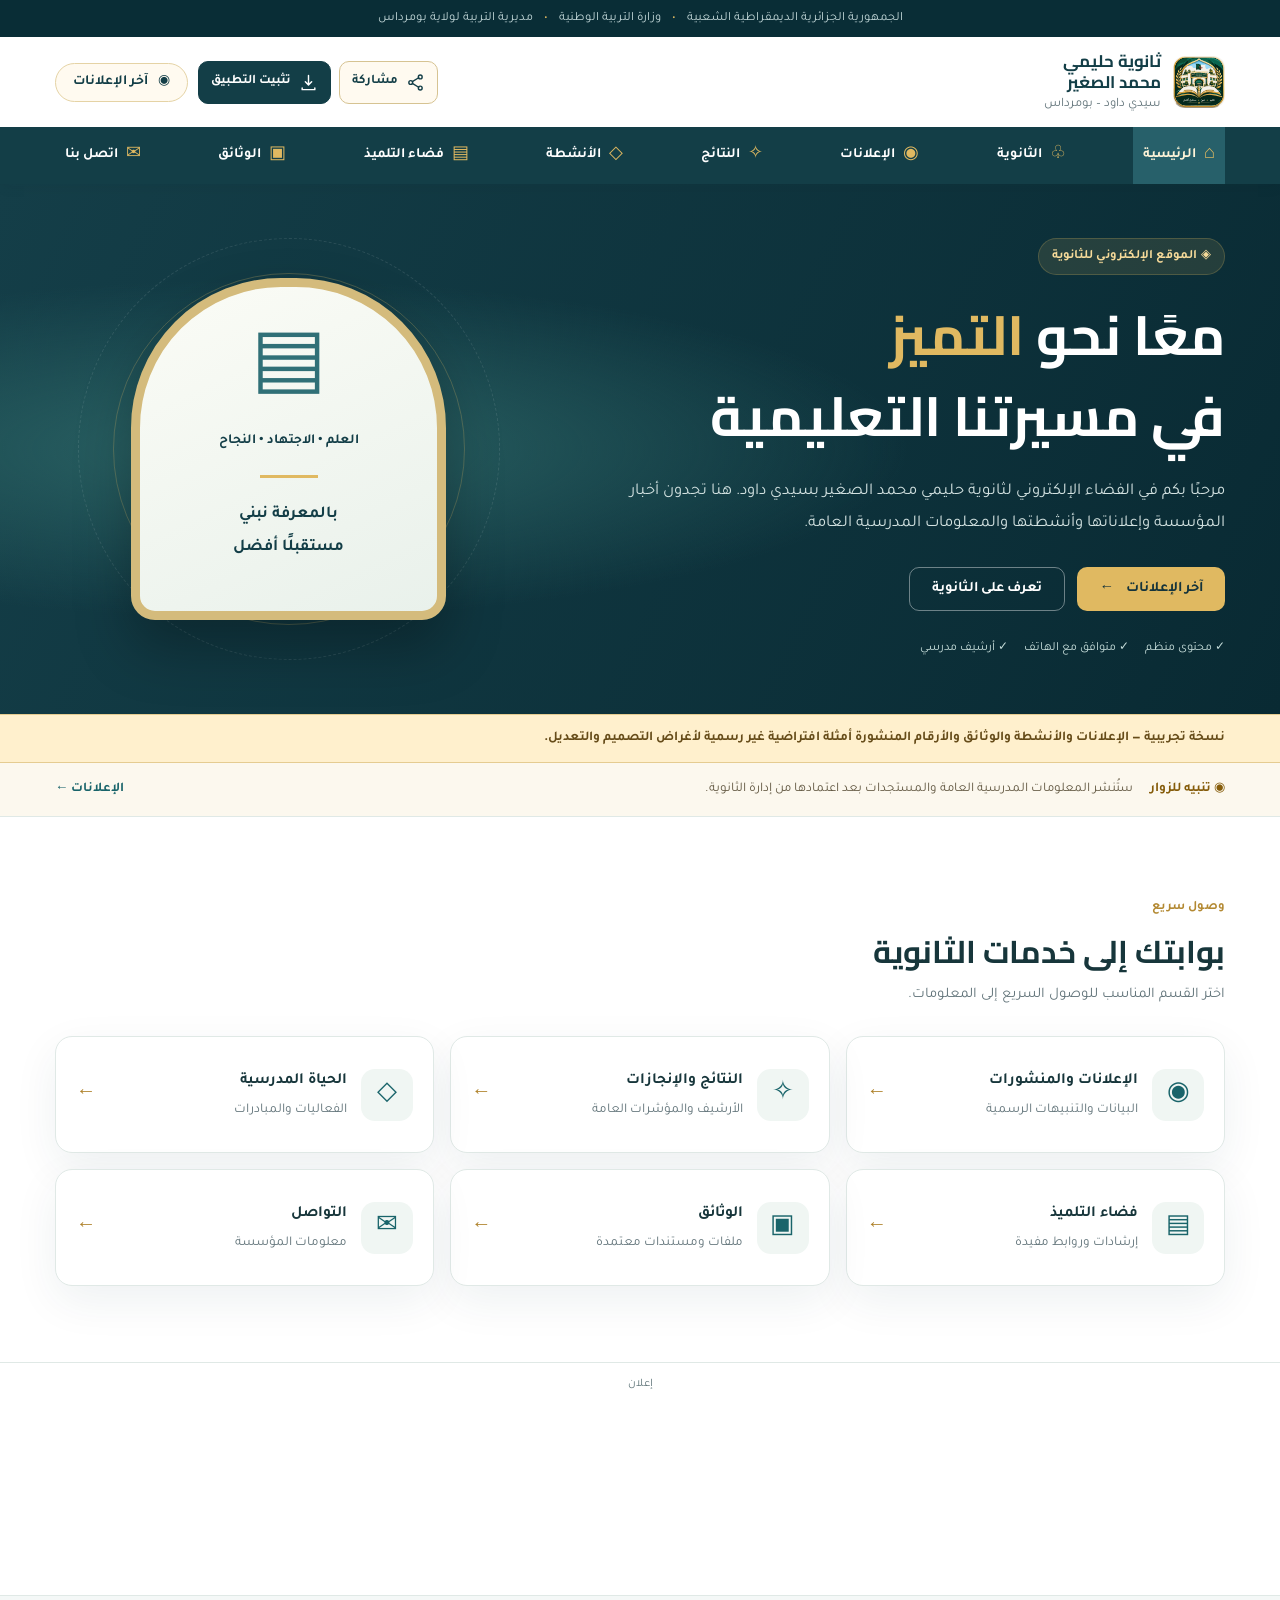
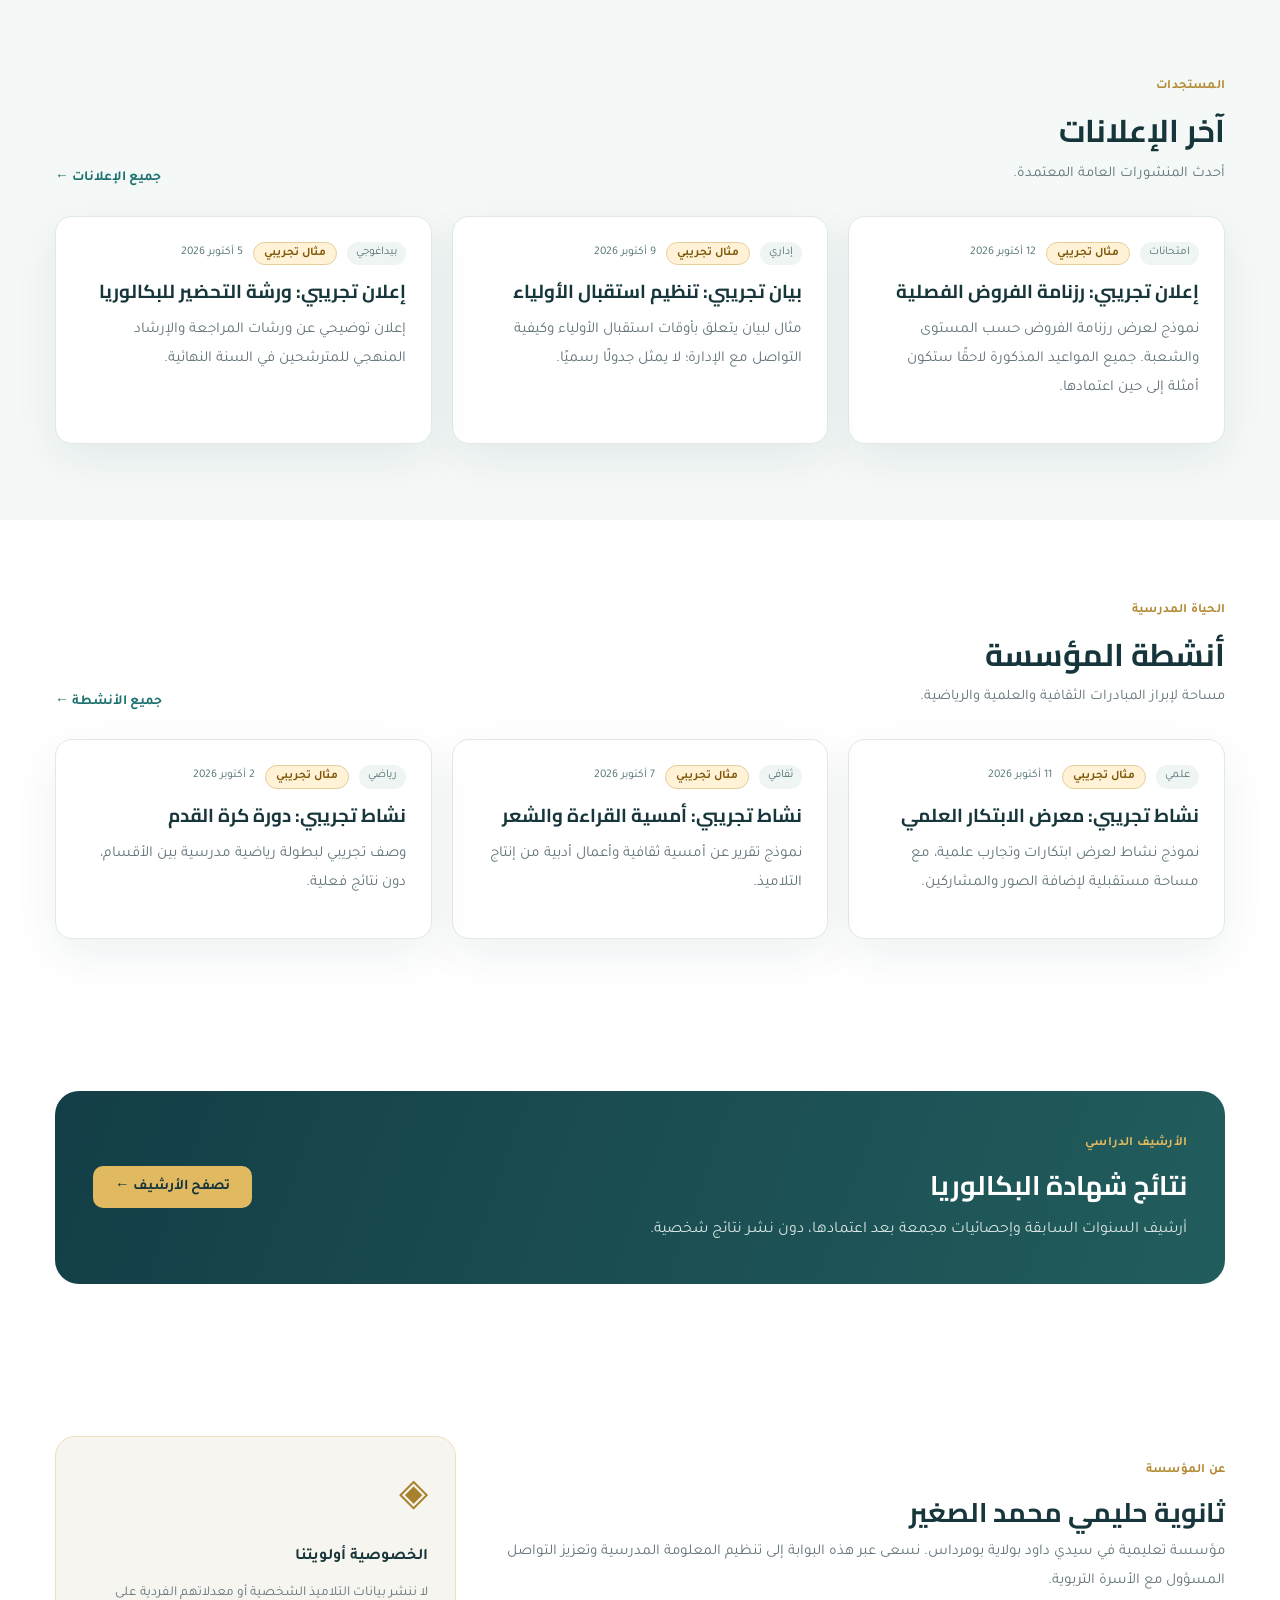
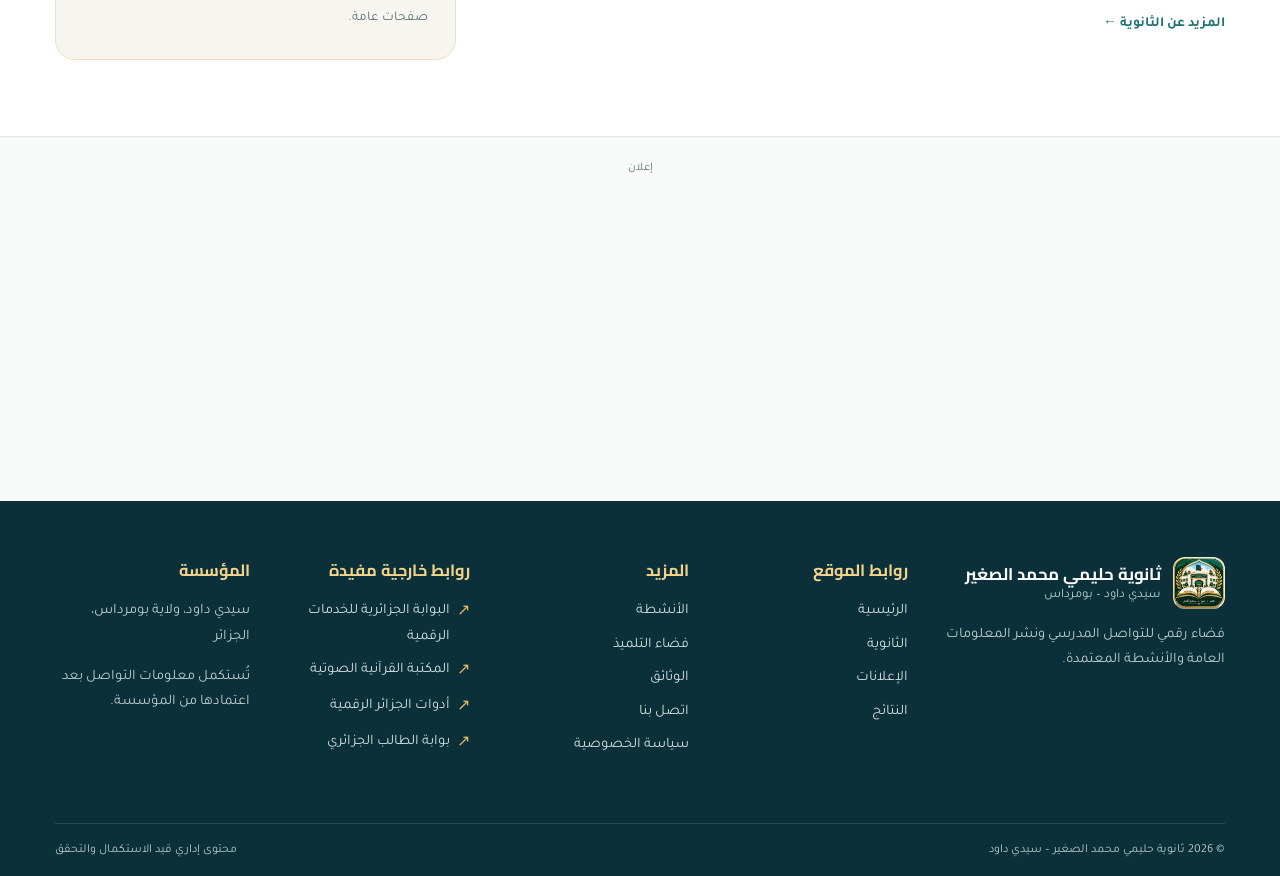
==== commit b6ab786f: "Keep homepage hero first and document Auto Ads top-area exclusions" ====
--- a/index.html
+++ b/index.html
@@ -22,8 +22,8 @@
 </div><a class="header-shortcut" href="announcements.html">◉ <span>آخر الإعلانات</span></a><button class="mobile-toggle" type="button" id="nav-toggle" aria-controls="mobile-menu" aria-expanded="false" aria-label="فتح القائمة"><span>☰</span></button></div></div>
 <nav class="desktop-nav" aria-label="التنقل الرئيسي"><div class="container nav-list"><a class="nav-item" href="index.html"><span class="nav-symbol" aria-hidden="true">⌂</span>الرئيسية</a><a class="nav-item" href="about.html"><span class="nav-symbol" aria-hidden="true">♧</span>الثانوية</a><a class="nav-item" href="announcements.html"><span class="nav-symbol" aria-hidden="true">◉</span>الإعلانات</a><a class="nav-item" href="results.html"><span class="nav-symbol" aria-hidden="true">✧</span>النتائج</a><a class="nav-item" href="activities.html"><span class="nav-symbol" aria-hidden="true">◇</span>الأنشطة</a><a class="nav-item" href="students.html"><span class="nav-symbol" aria-hidden="true">▤</span>فضاء التلميذ</a><a class="nav-item" href="documents.html"><span class="nav-symbol" aria-hidden="true">▣</span>الوثائق</a><a class="nav-item" href="contact.html"><span class="nav-symbol" aria-hidden="true">✉</span>اتصل بنا</a></div></nav>
 <nav class="mobile-menu" id="mobile-menu" aria-label="قائمة الهاتف" inert><div class="menu-heading"><strong>القائمة الرئيسية</strong><button id="nav-close" aria-label="إغلاق القائمة" type="button">×</button></div><a class="nav-item" href="index.html"><span class="nav-symbol" aria-hidden="true">⌂</span>الرئيسية</a><a class="nav-item" href="about.html"><span class="nav-symbol" aria-hidden="true">♧</span>الثانوية</a><a class="nav-item" href="announcements.html"><span class="nav-symbol" aria-hidden="true">◉</span>الإعلانات</a><a class="nav-item" href="results.html"><span class="nav-symbol" aria-hidden="true">✧</span>النتائج</a><a class="nav-item" href="activities.html"><span class="nav-symbol" aria-hidden="true">◇</span>الأنشطة</a><a class="nav-item" href="students.html"><span class="nav-symbol" aria-hidden="true">▤</span>فضاء التلميذ</a><a class="nav-item" href="documents.html"><span class="nav-symbol" aria-hidden="true">▣</span>الوثائق</a><a class="nav-item" href="contact.html"><span class="nav-symbol" aria-hidden="true">✉</span>اتصل بنا</a><a class="nav-item" href="privacy.html">◈ سياسة الخصوصية</a></nav><button id="nav-overlay" class="nav-overlay" tabindex="-1" aria-label="إغلاق القائمة"></button></header>
-<main id="main">
-<section class="hero"><div class="container hero-grid"><div class="hero-content"><span class="hero-chip">◈ الموقع الإلكتروني للثانوية</span><h1>معًا نحو <em>التميز</em><br>في مسيرتنا التعليمية</h1><p>مرحبًا بكم في الفضاء الإلكتروني لثانوية حليمي محمد الصغير بسيدي داود. هنا تجدون أخبار المؤسسة وإعلاناتها وأنشطتها والمعلومات المدرسية العامة.</p><div class="hero-buttons"><a class="button button-gold" href="announcements.html">آخر الإعلانات <span aria-hidden="true">←</span></a><a class="button button-border" href="about.html">تعرف على الثانوية</a></div><div class="hero-perks"><span>✓ محتوى منظم</span><span>✓ متوافق مع الهاتف</span><span>✓ أرشيف مدرسي</span></div></div><div class="hero-visual" aria-hidden="true"><div class="visual-frame"><span class="visual-book">▤</span><div class="visual-motto">العلم • الاجتهاد • النجاح</div><div class="visual-line"></div><p>بالمعرفة نبني<br>مستقبلًا أفضل</p></div></div></div></section>
+<main id="main" class="home-main">
+<section id="home-hero" class="hero"><div class="container hero-grid"><div class="hero-content"><span class="hero-chip">◈ الموقع الإلكتروني للثانوية</span><h1>معًا نحو <em>التميز</em><br>في مسيرتنا التعليمية</h1><p>مرحبًا بكم في الفضاء الإلكتروني لثانوية حليمي محمد الصغير بسيدي داود. هنا تجدون أخبار المؤسسة وإعلاناتها وأنشطتها والمعلومات المدرسية العامة.</p><div class="hero-buttons"><a class="button button-gold" href="announcements.html">آخر الإعلانات <span aria-hidden="true">←</span></a><a class="button button-border" href="about.html">تعرف على الثانوية</a></div><div class="hero-perks"><span>✓ محتوى منظم</span><span>✓ متوافق مع الهاتف</span><span>✓ أرشيف مدرسي</span></div></div><div class="hero-visual" aria-hidden="true"><div class="visual-frame"><span class="visual-book">▤</span><div class="visual-motto">العلم • الاجتهاد • النجاح</div><div class="visual-line"></div><p>بالمعرفة نبني<br>مستقبلًا أفضل</p></div></div></div></section>
 <section class="banner"><div class="container banner-inner"><strong>◉ تنبيه للزوار</strong><p>ستُنشر المعلومات المدرسية العامة والمستجدات بعد اعتمادها من إدارة الثانوية.</p><a href="announcements.html">الإعلانات ←</a></div></section>
 <section class="container section"><div class="section-heading"><div><span class="eyebrow">وصول سريع</span><h2>بوابتك إلى خدمات الثانوية</h2><p>اختر القسم المناسب للوصول السريع إلى المعلومات.</p></div></div><div class="links-grid"><a class="link-card" href="announcements.html"><span class="feature-icon" aria-hidden="true">◉</span><span><strong>الإعلانات والمنشورات</strong><small>البيانات والتنبيهات الرسمية</small></span><span class="link-arrow" aria-hidden="true">←</span></a><a class="link-card" href="results.html"><span class="feature-icon" aria-hidden="true">✧</span><span><strong>النتائج والإنجازات</strong><small>الأرشيف والمؤشرات العامة</small></span><span class="link-arrow" aria-hidden="true">←</span></a><a class="link-card" href="activities.html"><span class="feature-icon" aria-hidden="true">◇</span><span><strong>الحياة المدرسية</strong><small>الفعاليات والمبادرات</small></span><span class="link-arrow" aria-hidden="true">←</span></a><a class="link-card" href="students.html"><span class="feature-icon" aria-hidden="true">▤</span><span><strong>فضاء التلميذ</strong><small>إرشادات وروابط مفيدة</small></span><span class="link-arrow" aria-hidden="true">←</span></a><a class="link-card" href="documents.html"><span class="feature-icon" aria-hidden="true">▣</span><span><strong>الوثائق</strong><small>ملفات ومستندات معتمدة</small></span><span class="link-arrow" aria-hidden="true">←</span></a><a class="link-card" href="contact.html"><span class="feature-icon" aria-hidden="true">✉</span><span><strong>التواصل</strong><small>معلومات المؤسسة</small></span><span class="link-arrow" aria-hidden="true">←</span></a></div></section>
 <aside class="ad-placement ad-placement--in-content" data-ad-placement="fluid" aria-label="إعلان">
